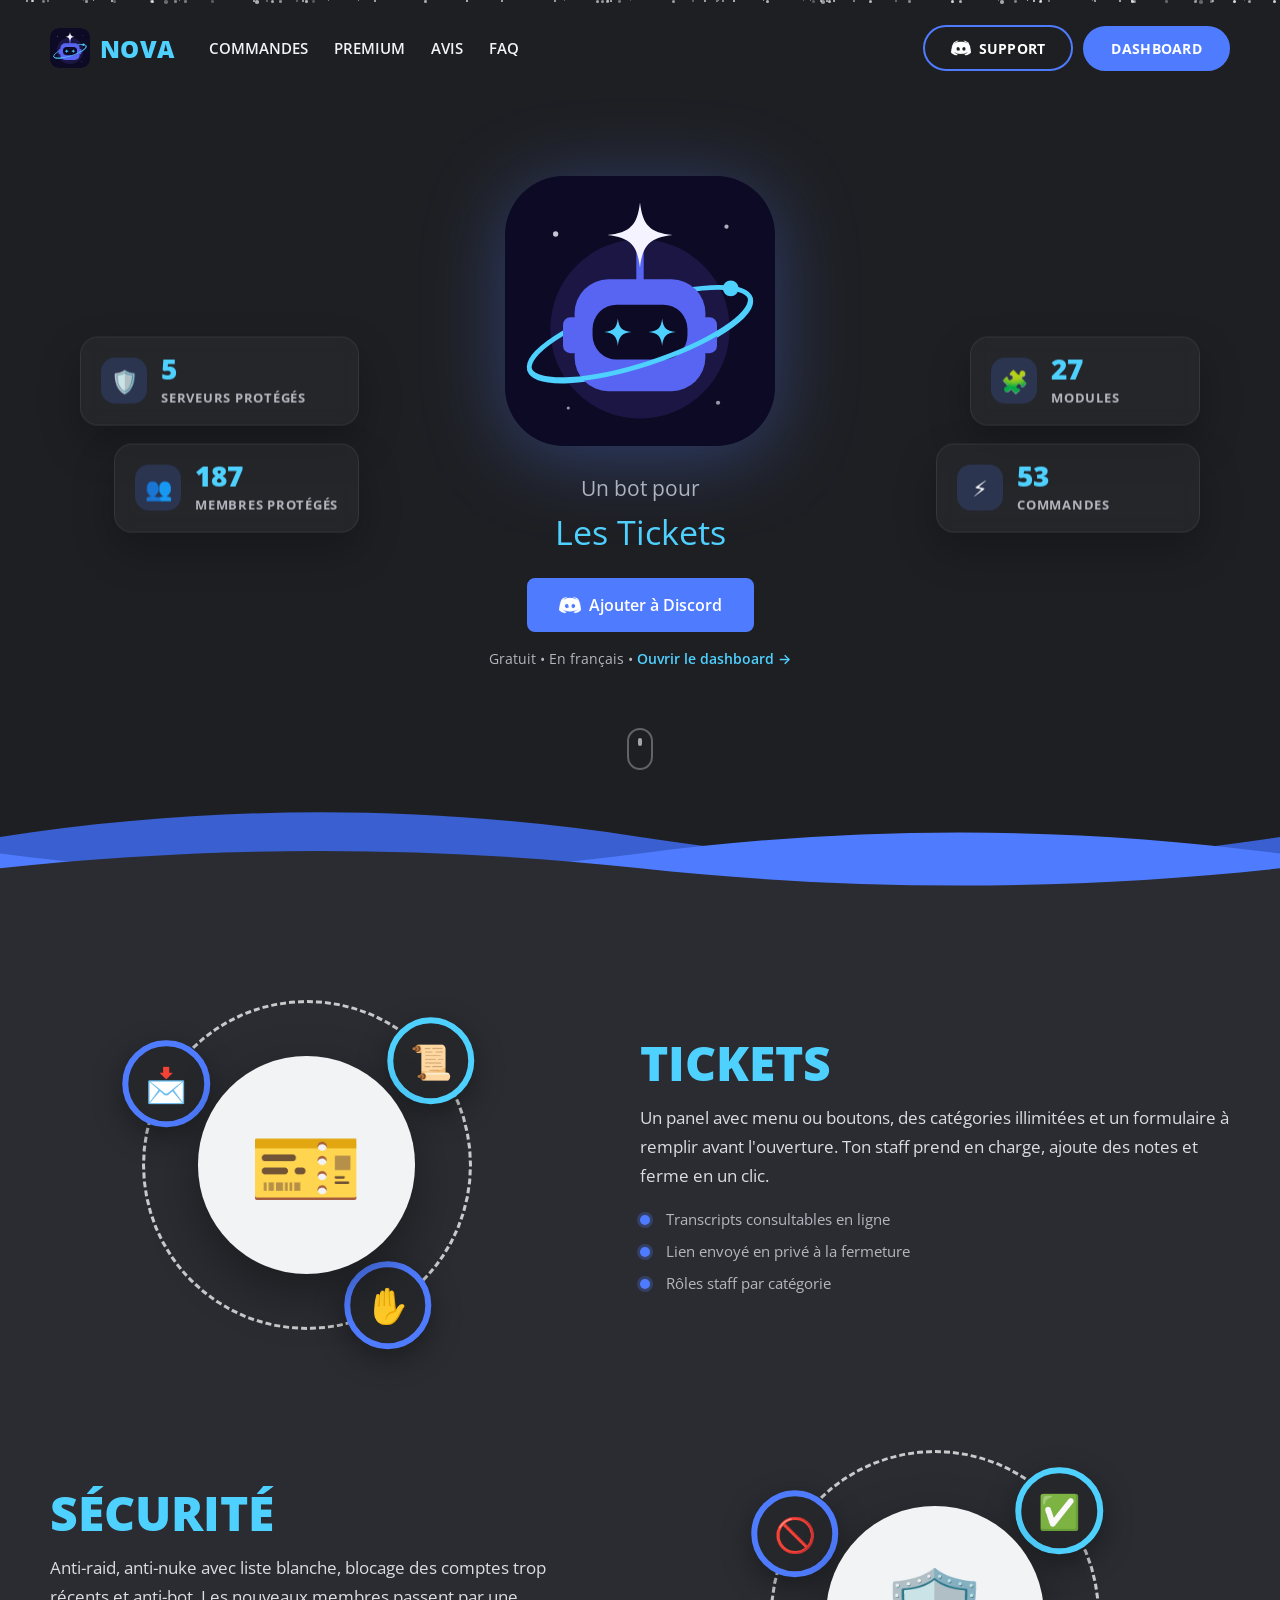
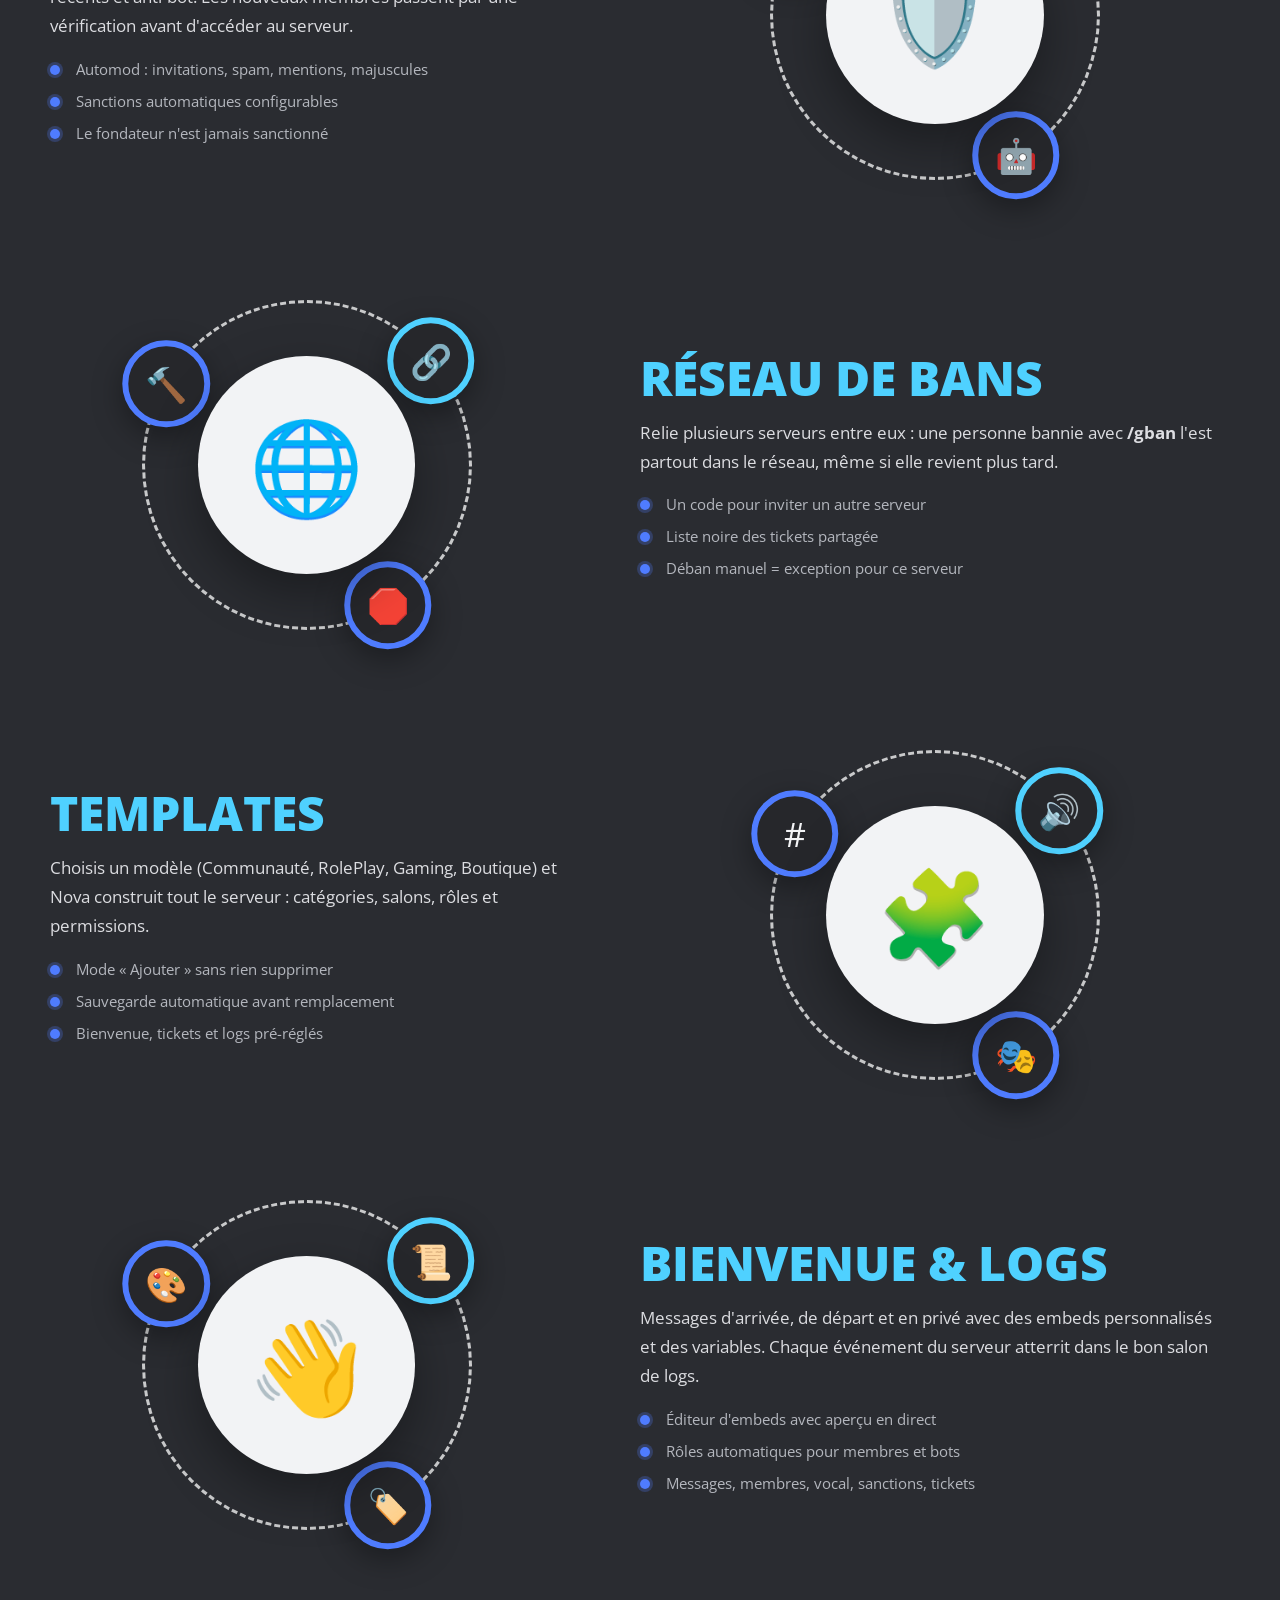
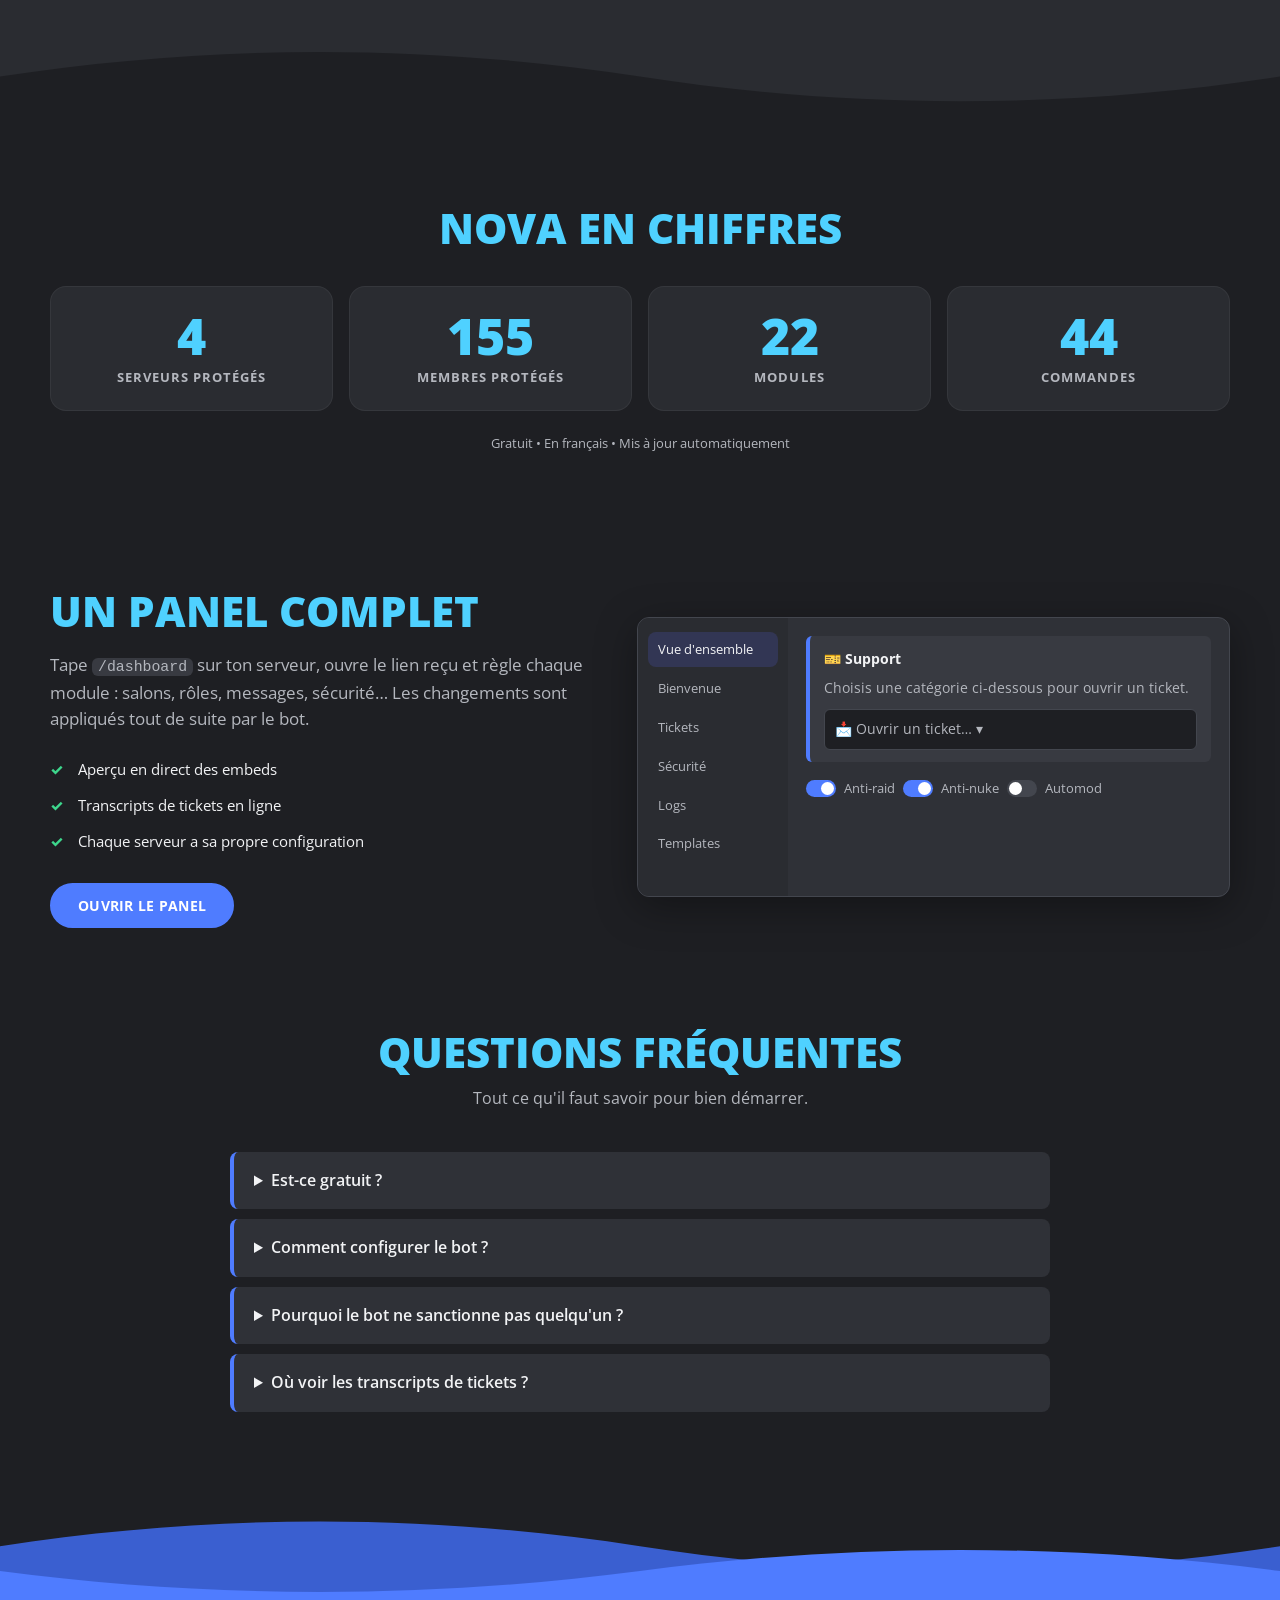
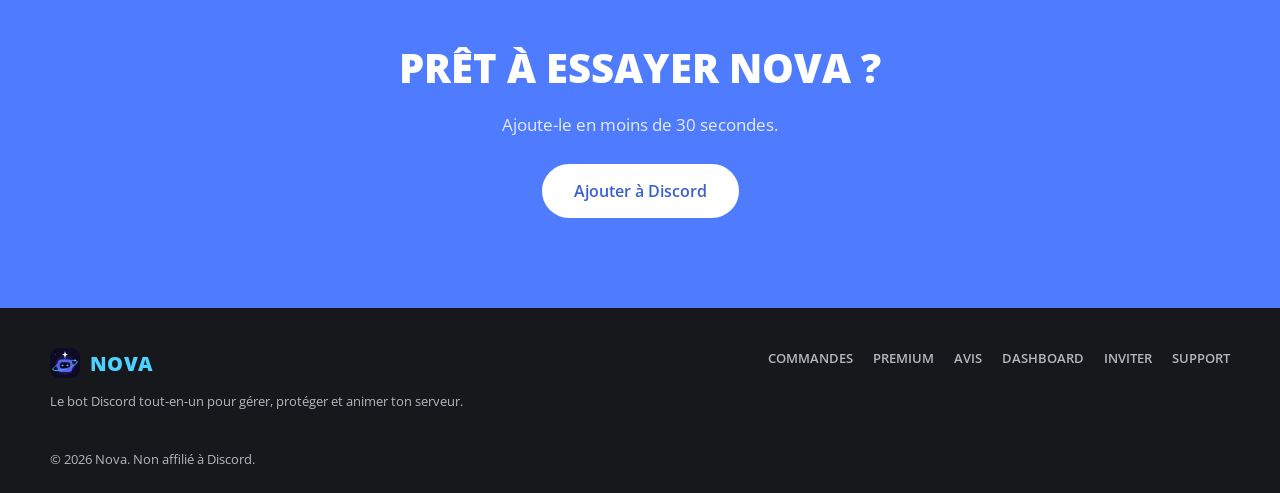
==== index.html @ 2471de99 "stats" ====
<!doctype html>
<html lang="fr">
<head>
<meta charset="utf-8">
<meta name="viewport" content="width=device-width, initial-scale=1">
<meta name="theme-color" content="#1E1F23">
<title>Nova — Le bot Discord tout-en-un</title>
<meta name="description" content="Nova : tickets, sécurité anti-raid et anti-nuke, logs, bienvenue, embeds personnalisés, réseau de bans et templates de serveur. Configurable depuis un dashboard web.">
<link rel="preconnect" href="https://fonts.googleapis.com">
<link rel="preconnect" href="https://fonts.gstatic.com" crossorigin>
<link href="https://fonts.googleapis.com/css2?family=Open+Sans:wght@400;600;700;800&family=Inter:wght@400;500;600;700&display=swap" rel="stylesheet">
<link rel="stylesheet" href="assets/style.css?v=7">
<link rel="icon" href="assets/logo.svg" type="image/svg+xml">
</head>
<body class="home">
<header class="nav"><div class="container nav-inner">
  <a class="brand" href="index.html"><img src="assets/logo.svg" alt="" width="40" height="40"><span>NOVA</span></a>
  <nav class="nav-links"><a href="commandes.html">Commandes</a><a href="premium.html">Premium</a><a href="avis.html">Avis</a><a href="#faq">FAQ</a></nav>
  <div class="nav-actions"><a class="btn btn-discord" data-support href="https://discord.gg/69Zmsb3dA7" target="_blank" rel="noopener" aria-label="Rejoindre le serveur Discord de Nova"><img src="assets/discord.png" alt="" width="20" height="20"><span>Support</span></a><a class="btn" data-dash="/servers" href="#">Dashboard</a></div>
</div></header>

<main>
<section class="dhero">
  <div class="stars" id="stars"></div>
  <div class="hero-stats left"><div class="hs-card"><span class="hs-ico">🛡️</span><div><strong data-stat="servers" data-v="5">5</strong><span>serveurs protégés</span></div></div><div class="hs-card"><span class="hs-ico">👥</span><div><strong data-stat="members" data-v="187">187</strong><span>membres protégés</span></div></div></div>
  <div class="hero-stats right"><div class="hs-card"><span class="hs-ico">🧩</span><div><strong data-stat="modules" data-v="27">27</strong><span>modules</span></div></div><div class="hs-card"><span class="hs-ico">⚡</span><div><strong data-stat="commands" data-v="53">53</strong><span>commandes</span></div></div></div>
  <img class="dhero-logo" src="assets/logo.svg" alt="Logo de Nova" width="270" height="270">
  <h1>Nova, ton bot Discord français tout-en-un</h1>
  <p class="dhero-for">Un bot pour</p>
  <span class="rotator" aria-label="Les tickets, la sécurité, les logs, la bienvenue, les embeds, la modération, le réseau de bans, les templates">
    <span aria-hidden="true">Les Tickets</span><span aria-hidden="true">La Sécurité</span><span aria-hidden="true">Les Logs</span><span aria-hidden="true">La Bienvenue</span><span aria-hidden="true">Les Embeds</span><span aria-hidden="true">La Modération</span><span aria-hidden="true">Le Réseau de bans</span><span aria-hidden="true">Les Templates</span><span aria-hidden="true">Les Tickets</span>
  </span>
  <a class="btn btn-lg" data-dash="/invite" href="#" target="_blank" rel="noopener"><img src="assets/discord.png" alt="" width="22" height="22">Ajouter à Discord</a>
  <p class="dhero-sub">Gratuit • En français • <a data-dash="/servers" href="#">Ouvrir le dashboard →</a></p>
  <span class="scroll-hint" aria-hidden="true"></span>
  <svg class="wave wave-top" viewBox="0 0 1440 140" preserveAspectRatio="none" aria-hidden="true">
    <path class="w" style="--ws:22s" fill="#3A5FD0" d="M0,62 C240,22 480,22 720,62 S1200,102 1440,62 S1920,22 2160,62 S2640,102 2880,62 L2880,140 L0,140 Z"/>
    <path class="w r" style="--ws:16s" fill="#4F7CFF" d="M0,82 C240,116 480,116 720,82 S1200,48 1440,82 S1920,116 2160,82 S2640,48 2880,82 L2880,140 L0,140 Z"/>
    <path class="w" style="--ws:11s" fill="#2A2C31" d="M0,100 C240,72 480,72 720,100 S1200,128 1440,100 S1920,72 2160,100 S2640,128 2880,100 L2880,140 L0,140 Z"/>
  </svg>
</section>

<section class="fsec" id="features"><div class="container">
  <article class="feat">
    <div class="feat-art"><div class="orbit"><div class="orbit-spin"><div class="bubble b1">📩</div><div class="bubble b2">📜</div><div class="bubble b3">✋</div></div><div class="orbit-core"><span>🎫</span></div></div></div>
    <div><h2>Tickets</h2>
      <p>Un panel avec menu ou boutons, des catégories illimitées et un formulaire à remplir avant l'ouverture. Ton staff prend en charge, ajoute des notes et ferme en un clic.</p>
      <ul><li>Transcripts consultables en ligne</li><li>Lien envoyé en privé à la fermeture</li><li>Rôles staff par catégorie</li></ul></div>
  </article>
  <article class="feat rev">
    <div class="feat-art"><div class="orbit"><div class="orbit-spin"><div class="bubble b1">🚫</div><div class="bubble b2">✅</div><div class="bubble b3">🤖</div></div><div class="orbit-core"><span>🛡️</span></div></div></div>
    <div><h2>Sécurité</h2>
      <p>Anti-raid, anti-nuke avec liste blanche, blocage des comptes trop récents et anti-bot. Les nouveaux membres passent par une vérification avant d'accéder au serveur.</p>
      <ul><li>Automod : invitations, spam, mentions, majuscules</li><li>Sanctions automatiques configurables</li><li>Le fondateur n'est jamais sanctionné</li></ul></div>
  </article>
  <article class="feat">
    <div class="feat-art"><div class="orbit"><div class="orbit-spin"><div class="bubble b1">🔨</div><div class="bubble b2">🔗</div><div class="bubble b3">🛑</div></div><div class="orbit-core"><span>🌐</span></div></div></div>
    <div><h2>Réseau de bans</h2>
      <p>Relie plusieurs serveurs entre eux : une personne bannie avec <b>/gban</b> l'est partout dans le réseau, même si elle revient plus tard.</p>
      <ul><li>Un code pour inviter un autre serveur</li><li>Liste noire des tickets partagée</li><li>Déban manuel = exception pour ce serveur</li></ul></div>
  </article>
  <article class="feat rev">
    <div class="feat-art"><div class="orbit"><div class="orbit-spin"><div class="bubble b1">#</div><div class="bubble b2">🔊</div><div class="bubble b3">🎭</div></div><div class="orbit-core"><span>🧩</span></div></div></div>
    <div><h2>Templates</h2>
      <p>Choisis un modèle (Communauté, RolePlay, Gaming, Boutique) et Nova construit tout le serveur : catégories, salons, rôles et permissions.</p>
      <ul><li>Mode « Ajouter » sans rien supprimer</li><li>Sauvegarde automatique avant remplacement</li><li>Bienvenue, tickets et logs pré-réglés</li></ul></div>
  </article>
  <article class="feat">
    <div class="feat-art"><div class="orbit"><div class="orbit-spin"><div class="bubble b1">🎨</div><div class="bubble b2">📜</div><div class="bubble b3">🏷️</div></div><div class="orbit-core"><span>👋</span></div></div></div>
    <div><h2>Bienvenue & logs</h2>
      <p>Messages d'arrivée, de départ et en privé avec des embeds personnalisés et des variables. Chaque événement du serveur atterrit dans le bon salon de logs.</p>
      <ul><li>Éditeur d'embeds avec aperçu en direct</li><li>Rôles automatiques pour membres et bots</li><li>Messages, membres, vocal, sanctions, tickets</li></ul></div>
  </article>
</div></section>
<svg class="wave" viewBox="0 0 1440 140" preserveAspectRatio="none" aria-hidden="true" style="background:#1E1F23">
  <path class="w" style="--ws:18s" fill="#2A2C31" d="M0,0 L0,70 C240,30 480,30 720,70 S1200,110 1440,70 S1920,30 2160,70 S2640,110 2880,70 L2880,0 Z"/>
</svg>

<section class="numbers" id="chiffres"><div class="container">
  <h2 class="dtitle">Nova en chiffres</h2>
  <div class="grid-4">
    <div><strong data-stat="servers" data-v="5">5</strong><span>serveurs protégés</span></div>
    <div><strong data-stat="members" data-v="187">187</strong><span>membres protégés</span></div>
    <div><strong data-stat="modules" data-v="27">27</strong><span>modules</span></div>
    <div><strong data-stat="commands" data-v="53">53</strong><span>commandes</span></div>
  </div>
  <p class="num-note">Gratuit • En français • Mis à jour automatiquement</p>
</div></section>

<section class="section" id="dashboard"><div class="container split">
  <div><h2 class="dtitle" style="text-align:left">Un panel complet</h2>
    <p class="muted" style="font-size:16.5px">Tape <code>/dashboard</code> sur ton serveur, ouvre le lien reçu et règle chaque module : salons, rôles, messages, sécurité… Les changements sont appliqués tout de suite par le bot.</p>
    <ul class="checks"><li>Aperçu en direct des embeds</li><li>Transcripts de tickets en ligne</li><li>Chaque serveur a sa propre configuration</li></ul>
    <a class="btn" data-dash="/servers" href="#">Ouvrir le panel</a></div>
  <div class="mock"><div class="mock-side"><span class="on">Vue d'ensemble</span><span>Bienvenue</span><span>Tickets</span><span>Sécurité</span><span>Logs</span><span>Templates</span></div>
    <div class="mock-main"><div class="mock-embed"><b>🎫 Support</b><p>Choisis une catégorie ci-dessous pour ouvrir un ticket.</p><div class="mock-select">📩 Ouvrir un ticket… ▾</div></div>
    <div class="mock-row"><span class="tog on"></span> Anti-raid <span class="tog on"></span> Anti-nuke <span class="tog"></span> Automod</div></div></div>
</div></section>

<section id="faq" class="section" style="padding-top:20px"><div class="container narrow">
  <h2 class="dtitle">Questions fréquentes</h2><p class="dlead">Tout ce qu'il faut savoir pour bien démarrer.</p>
  <details class="faq"><summary>Est-ce gratuit ?</summary><p>Oui, toutes les fonctionnalités sont disponibles gratuitement.</p></details>
  <details class="faq"><summary>Comment configurer le bot ?</summary><p>Ajoute le bot, tape <code>/dashboard</code> sur ton serveur et ouvre le lien reçu. Tu dois avoir la permission « Gérer le serveur ».</p></details>
  <details class="faq"><summary>Pourquoi le bot ne sanctionne pas quelqu'un ?</summary><p>Le rôle de Nova doit être placé au-dessus des rôles des membres à sanctionner. Le fondateur et la liste blanche ne sont jamais sanctionnés.</p></details>
  <details class="faq"><summary>Où voir les transcripts de tickets ?</summary><p>Dans le dashboard, onglet Transcripts. L'auteur du ticket reçoit aussi un lien en message privé à la fermeture.</p></details>
</div></section>

<svg class="wave" viewBox="0 0 1440 140" preserveAspectRatio="none" aria-hidden="true" style="background:#1E1F23;margin-bottom:-1px">
  <path class="w r" style="--ws:20s" fill="#3A5FD0" d="M0,55 C240,15 480,15 720,55 S1200,95 1440,55 S1920,15 2160,55 S2640,95 2880,55 L2880,140 L0,140 Z"/>
  <path class="w" style="--ws:13s" fill="#4F7CFF" d="M0,85 C240,119 480,119 720,85 S1200,51 1440,85 S1920,119 2160,85 S2640,51 2880,85 L2880,140 L0,140 Z"/>
</svg>
<section class="dcta"><h2>Prêt à essayer Nova ?</h2><p>Ajoute-le en moins de 30 secondes.</p>
  <a class="btn btn-lg" data-dash="/invite" href="#" target="_blank" rel="noopener">Ajouter à Discord</a></section>
</main>

<footer class="footer">
  <div class="container footer-inner">
    <div><a class="brand" href="index.html"><img src="assets/logo.svg" alt="" width="30" height="30"><span>NOVA</span></a>
      <p class="muted small">Le bot Discord tout-en-un pour gérer, protéger et animer ton serveur.</p></div>
    <div class="footer-links"><a href="commandes.html">Commandes</a><a href="premium.html">Premium</a><a href="avis.html">Avis</a><a data-dash="/servers" href="#">Dashboard</a><a data-dash="/invite" href="#" target="_blank" rel="noopener">Inviter</a><a data-support href="https://discord.gg/69Zmsb3dA7" target="_blank" rel="noopener">Support</a></div>
  </div>
  <div class="container small muted footer-bottom">© 2026 Nova. Non affilié à Discord.</div>
</footer>
<script src="assets/config.js?v=5"></script>
<script>
(() => {
  const box = document.getElementById('stars'); if (!box) return;
  const N = innerWidth < 600 ? 45 : 90;
  for (let i = 0; i < N; i++) {
    const s = document.createElement('i'); const z = Math.random() * 2.6 + 1; const t = 9 + Math.random() * 14;
    s.style.cssText = `left:${(Math.random() * 100).toFixed(2)}%;width:${z.toFixed(1)}px;height:${z.toFixed(1)}px;--o:${(0.25 + Math.random() * 0.6).toFixed(2)};--t:${t.toFixed(1)}s;--d:${(-Math.random() * t).toFixed(1)}s;--dx:${(Math.random() * 60 - 30).toFixed(0)}px`;
    box.appendChild(s);
  }
  // Chiffres en direct (assets/stats.json, publié par le bot) avec animation
  const fmt = (n) => Number(n).toLocaleString('fr-FR');
  const count = (el, to) => {
    const t0 = performance.now(); const from = 0;
    const step = (t) => { const k = Math.min(1, (t - t0) / 1400); el.textContent = fmt(Math.round(from + (to - from) * (1 - Math.pow(1 - k, 3)))); if (k < 1) requestAnimationFrame(step); };
    requestAnimationFrame(step);
  };
  const run = (data, sel = '#chiffres [data-stat]') => document.querySelectorAll(sel).forEach((el) => count(el, Number((data && data[el.dataset.stat]) ?? el.dataset.v) || 0));
  fetch('assets/stats.json?' + Date.now()).then((r) => (r.ok ? r.json() : null)).catch(() => null).then((d) => run(d, '.hero-stats [data-stat]'));
  const band = document.getElementById('chiffres');
  const go = () => fetch('assets/stats.json?' + Date.now()).then((r) => (r.ok ? r.json() : null)).catch(() => null).then(run);
  if (band && 'IntersectionObserver' in window) { const io = new IntersectionObserver((e) => { if (e[0].isIntersecting) { io.disconnect(); go(); } }, { threshold: 0.4 }); io.observe(band); } else go();
  const nav = document.querySelector('.nav');
  addEventListener('scroll', () => nav.classList.toggle('solid', scrollY > 80), { passive: true });
})();
</script>
</body>
</html>
---- assets/style.css ----
:root {
  --bg: #0D0A26; --bg2: #120F33; --card: #17143D; --card2: #1F1B4D; --line: #2E2A63;
  --text: #F5F3FF; --muted: #A6A3CC; --accent: #5865F2; --accent2: #4FD1FF; --ok: #3DD68C; --err: #F2545B; --warn: #F5C451;
  --radius: 14px; --shadow: 0 10px 40px rgba(0,0,0,.35);
}
* { box-sizing: border-box; }
html { scroll-behavior: smooth; }
html, body { cursor: url(cursor.png) 4 3, url(cursor.svg) 4 3, auto; }
/* Curseur Nova */
a, button, summary, label, select, .btn, [role="button"], .switch, .toggle-row, .inline-check { cursor: url(cursor-pointer.png) 16 16, url(cursor-pointer.svg) 16 16, pointer !important; }
input:not([type=checkbox]):not([type=color]), textarea { cursor: text; }
::selection { background: rgba(79,209,255,.35); color: #fff; }
body { margin: 0; background-color: var(--bg);
  background-image: radial-gradient(1.5px 1.5px at 12% 18%, rgba(245,243,255,.55), transparent 60%), radial-gradient(1px 1px at 68% 9%, rgba(245,243,255,.45), transparent 60%), radial-gradient(1.5px 1.5px at 84% 46%, rgba(79,209,255,.5), transparent 60%), radial-gradient(1px 1px at 33% 64%, rgba(245,243,255,.4), transparent 60%), radial-gradient(1px 1px at 52% 88%, rgba(245,243,255,.35), transparent 60%), radial-gradient(1.5px 1.5px at 6% 79%, rgba(79,209,255,.4), transparent 60%);
  background-size: 640px 640px; background-attachment: fixed; color: var(--text); font: 15px/1.6 Inter, system-ui, sans-serif; -webkit-font-smoothing: antialiased; }
a { color: inherit; text-decoration: none; }
h1, h2, h3 { font-family: 'Space Grotesk', Inter, sans-serif; line-height: 1.15; margin: 0 0 .5em; letter-spacing: -.01em; }
h1 { font-size: clamp(28px, 4vw, 40px); }
h2 { font-size: clamp(22px, 3vw, 30px); }
h3 { font-size: 18px; }
code { background: var(--card2); padding: 1px 6px; border-radius: 6px; font-size: .9em; }
.container { width: min(1180px, 100% - 32px); margin: 0 auto; }
.narrow { width: min(820px, 100% - 32px); }
.center { text-align: center; }
.muted { color: var(--muted); }
.small { font-size: 13px; }
.pad-xl { padding: 90px 0; }
.big-emoji { font-size: 54px; }

/* Boutons */
.btn { display: inline-flex; align-items: center; gap: 8px; padding: 10px 18px; border-radius: 10px; border: 1px solid transparent; cursor: pointer;
  background: linear-gradient(135deg, var(--accent), var(--accent2)); color: #fff; font: 600 14px Inter, sans-serif; transition: transform .15s, filter .15s, background .15s; white-space: nowrap; }
.btn:hover { transform: translateY(-1px); filter: brightness(1.1); }
.btn:disabled { opacity: .55; cursor: wait !important; transform: none; }
.btn-ghost { background: var(--card2); border-color: var(--line); }
.btn-discord { background: #5865F2; }
.btn-discord img { flex-shrink: 0; display: block; }
.btn-danger { background: rgba(242,84,91,.12); border-color: rgba(242,84,91,.4); color: #ff9aa0; }
.btn-lg { padding: 14px 26px; font-size: 16px; border-radius: 12px; }
.btn-sm { padding: 6px 12px; font-size: 13px; }
.icon-btn { background: none; border: 0; color: var(--muted); cursor: pointer; font-size: 16px; padding: 4px 8px; border-radius: 8px; }
.icon-btn:hover { background: var(--card2); color: var(--err); }

/* Nav */
.nav { position: sticky; top: 0; z-index: 50; background: rgba(13,10,38,.72); backdrop-filter: blur(14px); border-bottom: 1px solid rgba(255,255,255,.05); }
.nav-inner { display: flex; align-items: center; gap: 24px; height: 64px; }
.brand { display: flex; align-items: center; gap: 10px; font: 800 19px Unbounded, 'Space Grotesk', sans-serif; letter-spacing: .04em; text-transform: uppercase; }
.brand img { border-radius: 9px; }
.nav-links { display: flex; gap: 22px; color: var(--muted); font-weight: 500; }
.nav-links a:hover { color: var(--text); }
.nav-actions { margin-left: auto; display: flex; gap: 10px; align-items: center; }
.user-pill { display: flex; align-items: center; gap: 8px; padding: 4px 12px 4px 4px; border-radius: 99px; background: var(--card2); border: 1px solid var(--line); font-weight: 600; font-size: 14px; }
.user-pill img { width: 28px; height: 28px; border-radius: 50%; }
@media (max-width: 760px) { .btn-discord span { display: none; } .btn-discord { padding: 10px 12px; } .nav-links { display: none; } .user-pill span { display: none; } .nav-actions .btn-ghost { display: none; } }

/* Hero */
.hero { position: relative; overflow: hidden; padding: 110px 0 80px; text-align: center; }
.hero-glow { position: absolute; inset: -40% -10% auto; height: 700px; background: radial-gradient(closest-side, rgba(88,101,242,.35), transparent 70%), radial-gradient(closest-side at 70% 40%, rgba(79,209,255,.25), transparent 70%); filter: blur(20px); pointer-events: none; }
.hero-inner { position: relative; }
.hero-pill { display: inline-flex; align-items: center; gap: 10px; padding: 6px 18px 6px 6px; border-radius: 99px; background: rgba(23,20,61,.75); border: 1px solid var(--line); font-size: 15px; transition: border-color .2s; }
.hero-pill:hover { border-color: rgba(79,209,255,.5); }
.hero-pill img { border-radius: 50%; display: block; }
.hero-pill b { font-weight: 700; }
.hero-pill span { color: var(--muted); }
.hero h1 { font-size: clamp(34px, 6vw, 64px); max-width: 900px; margin: 18px auto; }
.grad { background: linear-gradient(135deg, #F5F3FF, #4FD1FF 55%, #8C96FF); -webkit-background-clip: text; background-clip: text; color: transparent; }
.lead { font-size: clamp(16px, 2vw, 19px); color: var(--muted); max-width: 640px; margin: 0 auto 32px; }
.badge { display: inline-block; padding: 6px 14px; border-radius: 99px; background: rgba(88,101,242,.12); border: 1px solid rgba(88,101,242,.35); color: #BFEFFF; font-size: 13px; font-weight: 600; }
.hero-cta { display: flex; gap: 12px; justify-content: center; flex-wrap: wrap; }
.stats { display: grid; grid-template-columns: repeat(4, 1fr); gap: 12px; max-width: 760px; margin: 56px auto 0; }
.stats div { background: rgba(23,20,61,.6); border: 1px solid var(--line); border-radius: var(--radius); padding: 16px; }
.stats strong { display: block; font: 700 24px 'Space Grotesk', sans-serif; }
.stats span { color: var(--muted); font-size: 13px; }
.online { color: var(--ok); } .offline { color: var(--err); }
@media (max-width: 640px) { .stats { grid-template-columns: repeat(2, 1fr); } }

/* Sections */
.section { padding: 80px 0; }
.section.alt { background: var(--bg2); border-block: 1px solid rgba(255,255,255,.04); }
.section-head { text-align: center; max-width: 680px; margin: 0 auto 44px; }
.kicker { display: inline-block; color: #8FE3FF; font-weight: 700; font-size: 13px; text-transform: uppercase; letter-spacing: .1em; margin-bottom: 10px; }
.card { background: var(--card); border: 1px solid var(--line); border-radius: var(--radius); padding: 22px; }
.grid-2, .grid-3, .grid-4 { display: grid; gap: 16px; }
.grid-2 { grid-template-columns: repeat(2, 1fr); }
.grid-3 { grid-template-columns: repeat(3, 1fr); }
.grid-4 { grid-template-columns: repeat(4, 1fr); }
@media (max-width: 900px) { .grid-3, .grid-4 { grid-template-columns: repeat(2, 1fr); } }
@media (max-width: 600px) { .grid-2, .grid-3, .grid-4 { grid-template-columns: 1fr; } }
.feature { transition: border-color .2s, transform .2s; }
.feature:hover { border-color: rgba(88,101,242,.5); transform: translateY(-3px); }
.feature-ico { width: 46px; height: 46px; display: grid; place-items: center; font-size: 22px; border-radius: 12px; background: rgba(88,101,242,.14); margin-bottom: 14px; }
.split { display: grid; grid-template-columns: 1fr 1.1fr; gap: 48px; align-items: center; }
@media (max-width: 860px) { .split { grid-template-columns: 1fr; } }
.checks { list-style: none; padding: 0; margin: 18px 0 24px; }
.checks li { padding: 6px 0 6px 28px; position: relative; }
.checks li::before { content: '✓'; position: absolute; left: 0; color: var(--ok); font-weight: 800; }
.mock { display: grid; grid-template-columns: 150px 1fr; border-radius: var(--radius); overflow: hidden; border: 1px solid var(--line); box-shadow: var(--shadow); background: var(--card); min-height: 280px; }
.mock-side { background: var(--bg2); padding: 14px 10px; display: flex; flex-direction: column; gap: 4px; font-size: 13px; color: var(--muted); }
.mock-side span { padding: 7px 10px; border-radius: 8px; }
.mock-side .on { background: rgba(88,101,242,.18); color: var(--text); }
.mock-main { padding: 18px; display: flex; flex-direction: column; gap: 16px; }
.mock-embed { border-left: 4px solid var(--accent); background: var(--card2); padding: 12px 14px; border-radius: 6px; font-size: 14px; }
.mock-embed p { margin: 6px 0 10px; color: var(--muted); }
.mock-select { background: var(--bg); border: 1px solid var(--line); border-radius: 6px; padding: 8px 10px; color: var(--muted); }
.mock-row { display: flex; align-items: center; gap: 8px; font-size: 13px; color: var(--muted); flex-wrap: wrap; }
.tog { width: 30px; height: 17px; border-radius: 99px; background: var(--line); display: inline-block; position: relative; }
.tog::after { content: ''; position: absolute; top: 2px; left: 2px; width: 13px; height: 13px; border-radius: 50%; background: #fff; }
.tog.on { background: var(--accent); } .tog.on::after { left: 15px; }
@media (max-width: 500px) { .mock { grid-template-columns: 1fr; } .mock-side { display: none; } }
.faq { background: var(--card); border: 1px solid var(--line); border-radius: 12px; padding: 16px 20px; margin-bottom: 10px; }
.faq summary { cursor: pointer; font-weight: 600; }
.faq p { color: var(--muted); margin: 10px 0 0; }
.cta { background: radial-gradient(closest-side, rgba(88,101,242,.18), transparent); }

/* Commandes */
.search { max-width: 420px; margin: 16px auto 0; }
.cat-title { margin-top: 32px; }
.cmd-list { display: grid; gap: 8px; }
.cmd { display: flex; gap: 14px; align-items: baseline; background: var(--card); border: 1px solid var(--line); border-radius: 10px; padding: 12px 16px; }
.cmd code { color: #BFEFFF; font-weight: 600; }

/* Serveurs */
.guild-grid { display: grid; grid-template-columns: repeat(auto-fill, minmax(200px, 1fr)); gap: 16px; }
.guild { display: flex; flex-direction: column; align-items: center; gap: 12px; text-align: center; transition: border-color .2s, transform .2s; }
.guild:hover { border-color: rgba(88,101,242,.5); transform: translateY(-2px); }
.guild img, .guild-ph { width: 72px; height: 72px; border-radius: 22px; }
.guild-ph { display: grid; place-items: center; background: var(--card2); font: 700 26px 'Space Grotesk'; }
.guild-ph.sm { width: 36px; height: 36px; border-radius: 10px; font-size: 16px; }
.guild.absent img, .guild.absent .guild-ph { filter: grayscale(1); opacity: .6; }
.alert { background: rgba(245,196,81,.1); border: 1px solid rgba(245,196,81,.35); color: #F7D88A; padding: 12px 16px; border-radius: 10px; margin-bottom: 18px; }

/* Dashboard */
body.dash .footer { display: none; }
.dash-layout { display: grid; grid-template-columns: 250px 1fr; min-height: calc(100vh - 64px); }
.sidebar { background: var(--bg2); border-right: 1px solid var(--line); padding: 18px 12px; position: sticky; top: 64px; height: calc(100vh - 64px); overflow-y: auto; }
.side-guild { display: flex; align-items: center; gap: 10px; padding: 10px; border-radius: 12px; background: var(--card); border: 1px solid var(--line); margin-bottom: 18px; font-weight: 600; }
.side-guild img { width: 36px; height: 36px; border-radius: 10px; }
.side-guild span { flex: 1; overflow: hidden; text-overflow: ellipsis; white-space: nowrap; }
.side-guild b { color: var(--muted); }
.sidebar nav { display: flex; flex-direction: column; gap: 2px; }
.sidebar nav a { display: flex; gap: 10px; align-items: center; padding: 10px 12px; border-radius: 10px; color: var(--muted); font-weight: 500; }
.sidebar nav a:hover { background: var(--card); color: var(--text); }
.sidebar nav a.active { background: rgba(88,101,242,.16); color: var(--text); }
.dash-main { padding: 28px clamp(16px, 3vw, 40px) 120px; min-width: 0; }
.dash-main > .card, .mod-form > .card { margin-bottom: 18px; }
.mod-form h2 { font-size: 19px; }
.h-sub { margin-top: 28px; font-size: 20px; }
.stat span { color: var(--muted); font-size: 13px; }
.stat strong { display: block; font: 700 28px 'Space Grotesk'; }
.mod { display: flex; justify-content: space-between; align-items: center; }
.pill { font-size: 12px; padding: 3px 10px; border-radius: 99px; background: var(--card2); color: var(--muted); }
.pill.on { background: rgba(61,214,140,.15); color: var(--ok); }
@media (max-width: 860px) {
  .dash-layout { grid-template-columns: 1fr; }
  .sidebar { position: static; height: auto; border-right: 0; border-bottom: 1px solid var(--line); }
  .sidebar nav { flex-direction: row; overflow-x: auto; }
  .sidebar nav a { white-space: nowrap; }
}

/* Formulaires */
.field { display: flex; flex-direction: column; gap: 6px; margin-bottom: 14px; min-width: 0; }
.field > label { font-size: 13px; font-weight: 600; color: #C8C4D8; }
.field small { font-size: 12px; }
.input { width: 100%; background: var(--bg); border: 1px solid var(--line); color: var(--text); border-radius: 10px; padding: 10px 12px; font: 14px Inter, sans-serif; outline: none; transition: border-color .15s; }
.input:focus { border-color: var(--accent); }
textarea.input { resize: vertical; min-height: 44px; }
select.input { cursor: pointer; }
.input.color { padding: 4px; height: 42px; cursor: pointer; }
.row-2, .row-3 { display: grid; gap: 14px; }
.row-2 { grid-template-columns: 1fr 1fr; }
.row-3 { grid-template-columns: 110px 1fr 1fr; }
@media (max-width: 700px) { .row-2, .row-3 { grid-template-columns: 1fr; } }
.toggle-row { display: flex; justify-content: space-between; align-items: center; gap: 16px; padding: 12px 0; border-bottom: 1px solid rgba(255,255,255,.04); cursor: pointer; }
.toggle-row span { display: flex; flex-direction: column; }
.switch { appearance: none; width: 42px; height: 24px; border-radius: 99px; background: var(--line); position: relative; cursor: pointer; flex-shrink: 0; transition: background .2s; }
.switch::after { content: ''; position: absolute; top: 3px; left: 3px; width: 18px; height: 18px; border-radius: 50%; background: #fff; transition: left .2s; }
.switch:checked { background: var(--accent); }
.switch:checked::after { left: 21px; }
.inline-check { display: inline-flex; gap: 8px; align-items: center; font-size: 13px; color: var(--muted); cursor: pointer; }
details.sub { margin: 4px 0 14px; }
details.sub summary { cursor: pointer; color: #8FE3FF; font-weight: 600; font-size: 14px; margin-bottom: 12px; }
.vars { display: block; margin-top: 4px; line-height: 2; }
.send-row { display: flex; gap: 8px; }
.cat-item, .emb-item { border: 1px dashed var(--line); border-radius: 12px; padding: 16px; margin-bottom: 14px; background: rgba(255,255,255,.01); }
.emb-item { border-style: solid; background: var(--card); }

/* Multi-select en puces */
.multi-wrap { display: flex; flex-wrap: wrap; gap: 6px; align-items: center; background: var(--bg); border: 1px solid var(--line); border-radius: 10px; padding: 6px; min-height: 44px; }
.chip { display: inline-flex; align-items: center; gap: 6px; background: var(--card2); border: 1px solid var(--line); padding: 3px 4px 3px 10px; border-radius: 99px; font-size: 13px; }
.chip button { background: none; border: 0; color: var(--muted); cursor: pointer; font-size: 14px; padding: 0 4px; }
.chip button:hover { color: var(--err); }
.multi-add { background: transparent; border: 0; color: var(--muted); font: 13px Inter; padding: 4px; cursor: pointer; max-width: 170px; outline: none; }
.multi-add option { background: var(--card); color: var(--text); }

/* Éditeur d'embed */
.embed-editor { display: grid; grid-template-columns: 1fr 1fr; gap: 20px; margin: 10px 0 16px; }
@media (max-width: 1100px) { .embed-editor { grid-template-columns: 1fr; } }
.embed-field { display: grid; grid-template-columns: 1fr 1.4fr auto auto; gap: 8px; align-items: start; margin-bottom: 8px; }
@media (max-width: 600px) { .embed-field { grid-template-columns: 1fr; } }
.embed-preview-wrap { position: sticky; top: 80px; align-self: start; }
.preview-label { font-size: 12px; text-transform: uppercase; letter-spacing: .08em; color: var(--muted); font-weight: 700; margin-bottom: 8px; }
.discord-msg { display: flex; gap: 12px; background: #313338; color: #DBDEE1; border-radius: 10px; padding: 14px; font: 14.5px/1.4 'gg sans', Inter, sans-serif; }
.bot-av { width: 40px; height: 40px; border-radius: 50%; }
.bot-name { font-weight: 600; color: #F2F3F5; margin-bottom: 4px; }
.bot-tag { background: #5865F2; color: #fff; font-size: 10px; padding: 1px 5px; border-radius: 4px; font-weight: 700; vertical-align: middle; }
.d-embed, .ep-embed { background: #2B2D31; border-left: 4px solid #5865F2; border-radius: 4px; padding: 10px 14px 12px; margin-top: 6px; max-width: 520px; display: grid; grid-template-columns: 1fr auto; gap: 0 14px; }
.ep-embed > *, .d-embed > * { grid-column: 1; }
.ep-thumb { grid-column: 2 !important; grid-row: 1 / span 6; width: 76px; height: 76px; border-radius: 4px; object-fit: cover; }
.ep-author { display: flex; align-items: center; gap: 8px; font-size: 13px; font-weight: 600; margin-bottom: 4px; }
.ep-author img, .ep-footer img { width: 22px; height: 22px; border-radius: 50%; }
.ep-title, .d-title { font-weight: 700; color: #F2F3F5; margin-bottom: 4px; }
.ep-title a { color: #00A8FC; }
.ep-desc, .d-desc { font-size: 14px; white-space: pre-wrap; word-wrap: break-word; }
.ep-fields { display: grid; grid-template-columns: repeat(3, 1fr); gap: 8px; margin-top: 8px; }
.ep-fields .full { grid-column: 1 / -1; }
.ep-fields b { display: block; font-size: 13px; color: #F2F3F5; }
.ep-image { max-width: 100%; border-radius: 4px; margin-top: 10px; grid-column: 1 / -1 !important; }
.ep-footer { display: flex; align-items: center; gap: 6px; font-size: 12px; color: #B5BAC1; margin-top: 8px; }
.ep-content { white-space: pre-wrap; margin-bottom: 4px; }
.mention { background: rgba(88,101,242,.3); color: #C9CDFB; padding: 0 3px; border-radius: 3px; }

/* Barre d'enregistrement + toast */
.savebar { position: fixed; left: 50%; bottom: 22px; transform: translateX(-50%); display: flex; align-items: center; gap: 12px; padding: 10px 12px 10px 20px; border-radius: 14px; background: #1F1B4D; border: 1px solid var(--line); box-shadow: var(--shadow); z-index: 60; width: min(560px, calc(100% - 32px)); }
.savebar span { flex: 1; font-weight: 600; font-size: 14px; }
.toast { position: fixed; right: 22px; top: 80px; padding: 12px 18px; border-radius: 12px; background: var(--card2); border: 1px solid var(--line); box-shadow: var(--shadow); z-index: 70; font-weight: 600; max-width: calc(100% - 44px); }
.toast.ok { border-color: rgba(61,214,140,.5); } .toast.err { border-color: rgba(242,84,91,.6); }

/* Tableau / transcripts */
.table-card { overflow-x: auto; }
.table { width: 100%; border-collapse: collapse; font-size: 14px; }
.table th { text-align: left; color: var(--muted); font-weight: 600; padding: 10px; border-bottom: 1px solid var(--line); }
.table td { padding: 10px; border-bottom: 1px solid rgba(255,255,255,.04); }
.transcript-head { margin-bottom: 16px; }
.th-top { display: flex; gap: 14px; align-items: center; margin-bottom: 14px; }
.th-top img { width: 52px; height: 52px; border-radius: 14px; }
.th-top h1 { font-size: 24px; margin: 0; }
.th-top p { margin: 2px 0 0; }
.th-meta span { display: block; color: var(--muted); font-size: 12px; }
.notes { margin-bottom: 16px; border-color: rgba(245,196,81,.35); }
.chat { background: #313338; border-color: #3F4147; color: #DBDEE1; padding: 8px 0; }
.msg { display: flex; gap: 14px; padding: 8px 18px; }
.msg:hover { background: rgba(0,0,0,.08); }
.av { width: 40px; height: 40px; border-radius: 50%; flex-shrink: 0; }
.msg-body { min-width: 0; flex: 1; }
.msg-head b { color: #F2F3F5; }
.msg-text { word-wrap: break-word; }
.msg-text pre { background: #2B2D31; padding: 8px; border-radius: 6px; overflow-x: auto; }
.msg-text a { color: #00A8FC; }
.att-img { max-width: 360px; max-height: 300px; border-radius: 8px; margin-top: 6px; display: block; }
.att { display: inline-block; margin-top: 6px; padding: 8px 12px; background: #2B2D31; border-radius: 8px; color: #00A8FC; }
.d-field { margin-top: 6px; font-size: 14px; }

/* Footer */
.footer { border-top: 1px solid var(--line); padding: 40px 0 24px; background: var(--bg2); }
.footer-inner { display: flex; justify-content: space-between; gap: 30px; flex-wrap: wrap; }
.footer-links { display: flex; gap: 20px; flex-wrap: wrap; color: var(--muted); }
.footer-links a:hover { color: var(--text); }
.footer-bottom { margin-top: 24px; }

/* =====================================================================
   Thème v4 — style « DraftBot » : gris foncé, une couleur d'accent,
   boutons pilule, titres en majuscules, vagues entre les sections
   ===================================================================== */
:root {
  --bg: #1E1F23; --bg2: #2A2C31; --card: #2F3137; --card2: #383A41; --line: #43464E;
  --text: #F2F3F5; --muted: #B4B7BE; --accent: #4F7CFF; --accent2: #4FD1FF; --accent-d: #3A5FD0;
  --radius: 12px;
}
body { background: var(--bg); background-image: none; font-family: 'Open Sans', Inter, system-ui, sans-serif; }
h1, h2, h3 { font-family: 'Open Sans', Inter, sans-serif; letter-spacing: 0; }
::selection { background: rgba(79,124,255,.4); }

/* Boutons pilule */
.btn { border-radius: 99px; background: var(--accent); font: 700 14px 'Open Sans', Inter, sans-serif; text-transform: uppercase; letter-spacing: .02em; padding: 11px 26px; border: 2px solid var(--accent); }
.btn:hover { filter: none; background: var(--accent-d); border-color: var(--accent-d); }
.btn-ghost { background: transparent; color: var(--accent2); border-color: var(--accent2); }
.btn-ghost:hover { background: rgba(79,209,255,.1); border-color: var(--accent2); }
.btn-discord { background: transparent; border-color: var(--accent); color: #fff; }
.btn-discord:hover { background: rgba(79,124,255,.15); border-color: var(--accent); }
.btn-lg { padding: 14px 30px; font-size: 16px; border-radius: 99px; text-transform: none; letter-spacing: 0; font-weight: 600; }
.btn-sm { border-width: 1px; text-transform: none; font-weight: 600; padding: 6px 14px; }
.btn-danger { background: rgba(242,84,91,.12); border-color: rgba(242,84,91,.5); color: #ff9aa0; }

/* Barre de navigation */
.nav { background: rgba(30,31,35,.94); backdrop-filter: blur(10px); border-bottom: 1px solid rgba(255,255,255,.05); }
body.home .nav { position: fixed; left: 0; right: 0; background: transparent; backdrop-filter: none; border-bottom-color: transparent; transition: background .25s, border-color .25s; }
body.home .nav.solid { background: rgba(30,31,35,.94); backdrop-filter: blur(10px); border-bottom-color: rgba(255,255,255,.05); }
.nav-inner { height: 76px; gap: 34px; }
body.home .nav-inner { height: 96px; transition: height .25s; } body.home .nav.solid .nav-inner { height: 72px; }
.brand { font: 800 24px 'Open Sans', sans-serif; letter-spacing: .02em; color: var(--accent2); }
.brand img { width: 40px; height: 40px; }
.nav-links { gap: 26px; color: var(--text); font-weight: 600; text-transform: uppercase; font-size: 15px; }
.nav-links a { transition: color .15s; }
.nav-links a:hover { color: var(--accent2); }
@media (max-width: 760px) { .nav-inner { height: 72px; } .brand span { display: none; } }

/* Ciel étoilé */
.stars { position: absolute; inset: 0; pointer-events: none; overflow: hidden; }
.stars i { position: absolute; top: 0; border-radius: 50%; background: #fff; opacity: var(--o, .6); will-change: transform; animation: snow var(--t, 14s) linear infinite; animation-delay: var(--d, 0s); }
@keyframes snow { from { transform: translate3d(0, -20px, 0); } 50% { transform: translate3d(var(--dx, 20px), 50vh, 0); } to { transform: translate3d(0, 105vh, 0); } }

/* Hero */
.dhero { position: relative; min-height: 100vh; display: flex; flex-direction: column; align-items: center; justify-content: center; text-align: center; padding: 120px 16px 160px; overflow: hidden; }
.dhero-logo { width: clamp(170px, 24vw, 270px); height: auto; filter: drop-shadow(0 10px 40px rgba(79,124,255,.35)); animation: float 6s ease-in-out infinite; }
@keyframes float { 50% { transform: translateY(-10px); } }
.dhero h1 { position: absolute; width: 1px; height: 1px; overflow: hidden; clip: rect(0 0 0 0); }
.dhero-for { margin: 26px 0 4px; font-size: 21px; color: var(--muted); }
.rotator { display: block; height: 44px; overflow: hidden; font-size: clamp(26px, 3.4vw, 34px); color: var(--accent2); line-height: 44px; }
.rotator span { display: block; animation: rot 24s infinite; }
@keyframes rot {
  0%,10% { transform: translateY(0); } 12.5%,22.5% { transform: translateY(-44px); } 25%,35% { transform: translateY(-88px); } 37.5%,47.5% { transform: translateY(-132px); }
  50%,60% { transform: translateY(-176px); } 62.5%,72.5% { transform: translateY(-220px); } 75%,85% { transform: translateY(-264px); } 87.5%,97.5% { transform: translateY(-308px); } 100% { transform: translateY(-352px); } }
.dhero .btn-lg { margin-top: 24px; border-radius: 8px; }
.dhero .btn-lg img { width: 22px; height: 22px; }
.dhero-sub { margin-top: 16px; font-size: 14px; color: var(--muted); }
.dhero-sub a { color: var(--accent2); font-weight: 600; }
.dhero-sub a:hover { text-decoration: underline; }
.scroll-hint { position: absolute; bottom: 130px; left: 50%; transform: translateX(-50%); width: 26px; height: 42px; border: 2px solid rgba(255,255,255,.3); border-radius: 14px; }
.scroll-hint::after { content: ''; position: absolute; left: 50%; top: 8px; width: 4px; height: 8px; margin-left: -2px; border-radius: 2px; background: rgba(255,255,255,.6); animation: wheel 1.8s infinite; }
@keyframes wheel { 60% { opacity: 0; transform: translateY(12px); } 100% { opacity: 0; } }
@media (max-height: 700px) { .scroll-hint { display: none; } }

/* Vagues */
.wave { display: block; width: 100%; height: clamp(60px, 9vw, 130px); margin-top: -1px; }
.wave-top { position: absolute; left: 0; right: 0; bottom: -1px; }

/* Sections fonctionnalités */
.fsec { background: var(--bg2); padding: 40px 0 30px; }
.feat { display: grid; grid-template-columns: 1fr 1.15fr; gap: clamp(30px, 6vw, 90px); align-items: center; padding: 60px 0; }
.feat.rev .feat-art { order: 2; }
.feat h2 { font-size: clamp(30px, 4.4vw, 48px); font-weight: 800; text-transform: uppercase; color: var(--accent2); margin-bottom: 14px; }
.feat p { font-size: 16.5px; line-height: 1.75; color: #DCDDE1; margin: 0 0 10px; }
.feat ul { list-style: none; padding: 0; margin: 16px 0 0; display: grid; gap: 8px; }
.feat li { position: relative; padding-left: 26px; color: var(--muted); }
.feat li::before { content: ''; position: absolute; left: 0; top: 8px; width: 10px; height: 10px; border-radius: 50%; background: var(--accent); box-shadow: 0 0 0 3px rgba(79,124,255,.25); }
@media (max-width: 820px) { .feat, .feat.rev { grid-template-columns: 1fr; text-align: center; } .feat.rev .feat-art { order: 0; } .feat ul { justify-items: center; } }

/* Illustration ronde avec orbite en pointillés */
.feat-art { display: grid; place-items: center; }
.orbit { position: relative; width: min(330px, 78vw); aspect-ratio: 1; border-radius: 50%; display: grid; place-items: center; }
.orbit-spin { position: absolute; inset: 0; border-radius: 50%; border: 3px dashed rgba(255,255,255,.75); animation: spin 22s linear infinite; }
.feat.rev .orbit-spin { animation-direction: reverse; }
@keyframes spin { to { transform: rotate(360deg); } }
@keyframes unspin { from { transform: translate(-50%, -50%) rotate(0); } to { transform: translate(-50%, -50%) rotate(-360deg); } }
.orbit-core { width: 66%; aspect-ratio: 1; border-radius: 50%; background: #F2F3F5; display: grid; place-items: center; box-shadow: 0 20px 50px rgba(0,0,0,.35); }
.orbit-core img { width: 58%; }
.orbit-core span { font-size: clamp(64px, 9vw, 92px); }
.bubble { position: absolute; transform: translate(-50%, -50%); animation: unspin 22s linear infinite; width: 27%; aspect-ratio: 1; border-radius: 50%; background: #26272B; border: 6px solid var(--accent); display: grid; place-items: center; font-size: clamp(24px, 3.4vw, 34px); box-shadow: 0 10px 30px rgba(0,0,0,.35); }
.feat.rev .bubble { animation-direction: reverse; }
.bubble.b1 { left: 6.7%; top: 25%; } .bubble.b2 { left: 88.3%; top: 17.9%; border-color: var(--accent2); } .bubble.b3 { left: 75%; top: 93.3%; }
.orbit-core { position: relative; z-index: 1; }

/* Bandeau chiffres */
.numbers { background: var(--bg); padding: 70px 0 40px; }
.numbers .grid-4 { text-align: center; }
.numbers strong { display: block; font-size: clamp(34px, 5vw, 50px); font-weight: 800; color: var(--accent2); line-height: 1.1; }
.numbers span { color: var(--muted); text-transform: uppercase; font-weight: 700; font-size: 13px; letter-spacing: .08em; }

/* Titres de section */
.dtitle { text-align: center; font-size: clamp(28px, 4vw, 42px); font-weight: 800; text-transform: uppercase; color: var(--accent2); margin-bottom: 10px; }
.dlead { text-align: center; color: var(--muted); max-width: 640px; margin: 0 auto 40px; font-size: 16px; }
.faq { background: var(--card); border: 0; border-left: 4px solid var(--accent); border-radius: 8px; }
.faq summary { font-size: 16px; }

/* Appel final */
.dcta { position: relative; background: var(--accent); text-align: center; padding: 30px 16px 90px; }
.dcta h2 { font-size: clamp(26px, 4vw, 40px); font-weight: 800; text-transform: uppercase; color: #fff; }
.dcta p { color: rgba(255,255,255,.85); margin: 0 0 26px; font-size: 17px; }
.dcta .btn { background: #fff; color: var(--accent-d); border-color: #fff; }
.dcta .btn:hover { background: #E8ECFF; }

/* Pied de page */
.footer { background: #17181B; border-top: 0; }
.footer .brand { font-size: 20px; }
.footer .brand img { width: 30px; height: 30px; }
.footer-links { text-transform: uppercase; font-weight: 600; font-size: 13px; }
.footer-links a:hover { color: var(--accent2); }

/* Vagues animées */
.wave { overflow: hidden; }
.wave .w { animation: wave-move var(--ws, 14s) linear infinite; }
.wave .w.r { animation-direction: reverse; }
@keyframes wave-move { from { transform: translateX(0); } to { transform: translateX(-1440px); } }

@media (prefers-reduced-motion: reduce) {
  .orbit-spin, .bubble, .wave .w, .stars i, .dhero-logo, .rotator span { animation: none !important; }
}
.numbers .dtitle { margin-bottom: 34px; }
.numbers .grid-4 > div { padding: 22px 10px; border-radius: 16px; background: var(--bg2); border: 1px solid rgba(255,255,255,.05); }
.numbers strong { font-variant-numeric: tabular-nums; }
.num-note { text-align: center; color: var(--muted); font-size: 13px; margin-top: 22px; }

/* Stats de chaque côté du logo (accueil) */
.hero-stats { position: absolute; top: 50%; transform: translateY(-58%); display: flex; flex-direction: column; gap: 18px; z-index: 2; }
.hero-stats.left { left: max(24px, calc(50% - 560px)); }
.hero-stats.right { right: max(24px, calc(50% - 560px)); }
.hs-card { display: flex; align-items: center; gap: 14px; min-width: 230px; padding: 16px 20px; border-radius: 18px; background: rgba(42,44,49,.55); border: 1px solid rgba(255,255,255,.08); backdrop-filter: blur(8px); box-shadow: 0 18px 40px rgba(0,0,0,.25); animation: float 6s ease-in-out infinite; }
.hero-stats .hs-card:nth-child(2) { animation-delay: -3s; margin-left: 34px; }
.hero-stats.right .hs-card:nth-child(1) { margin-left: 34px; }
.hero-stats.right .hs-card:nth-child(2) { margin-left: 0; }
.hs-ico { width: 46px; height: 46px; border-radius: 14px; display: grid; place-items: center; font-size: 22px; background: rgba(79,124,255,.18); flex-shrink: 0; }
.hs-card strong { display: block; font-size: 28px; font-weight: 800; color: var(--accent2); line-height: 1.1; font-variant-numeric: tabular-nums; }
.hs-card span:not(.hs-ico) { color: var(--muted); font-size: 12.5px; font-weight: 700; text-transform: uppercase; letter-spacing: .06em; }
@media (max-width: 1100px) { .hero-stats { display: none; } }
@media (prefers-reduced-motion: reduce) { .hs-card { animation: none; } }
.hs-card { text-align: left; }
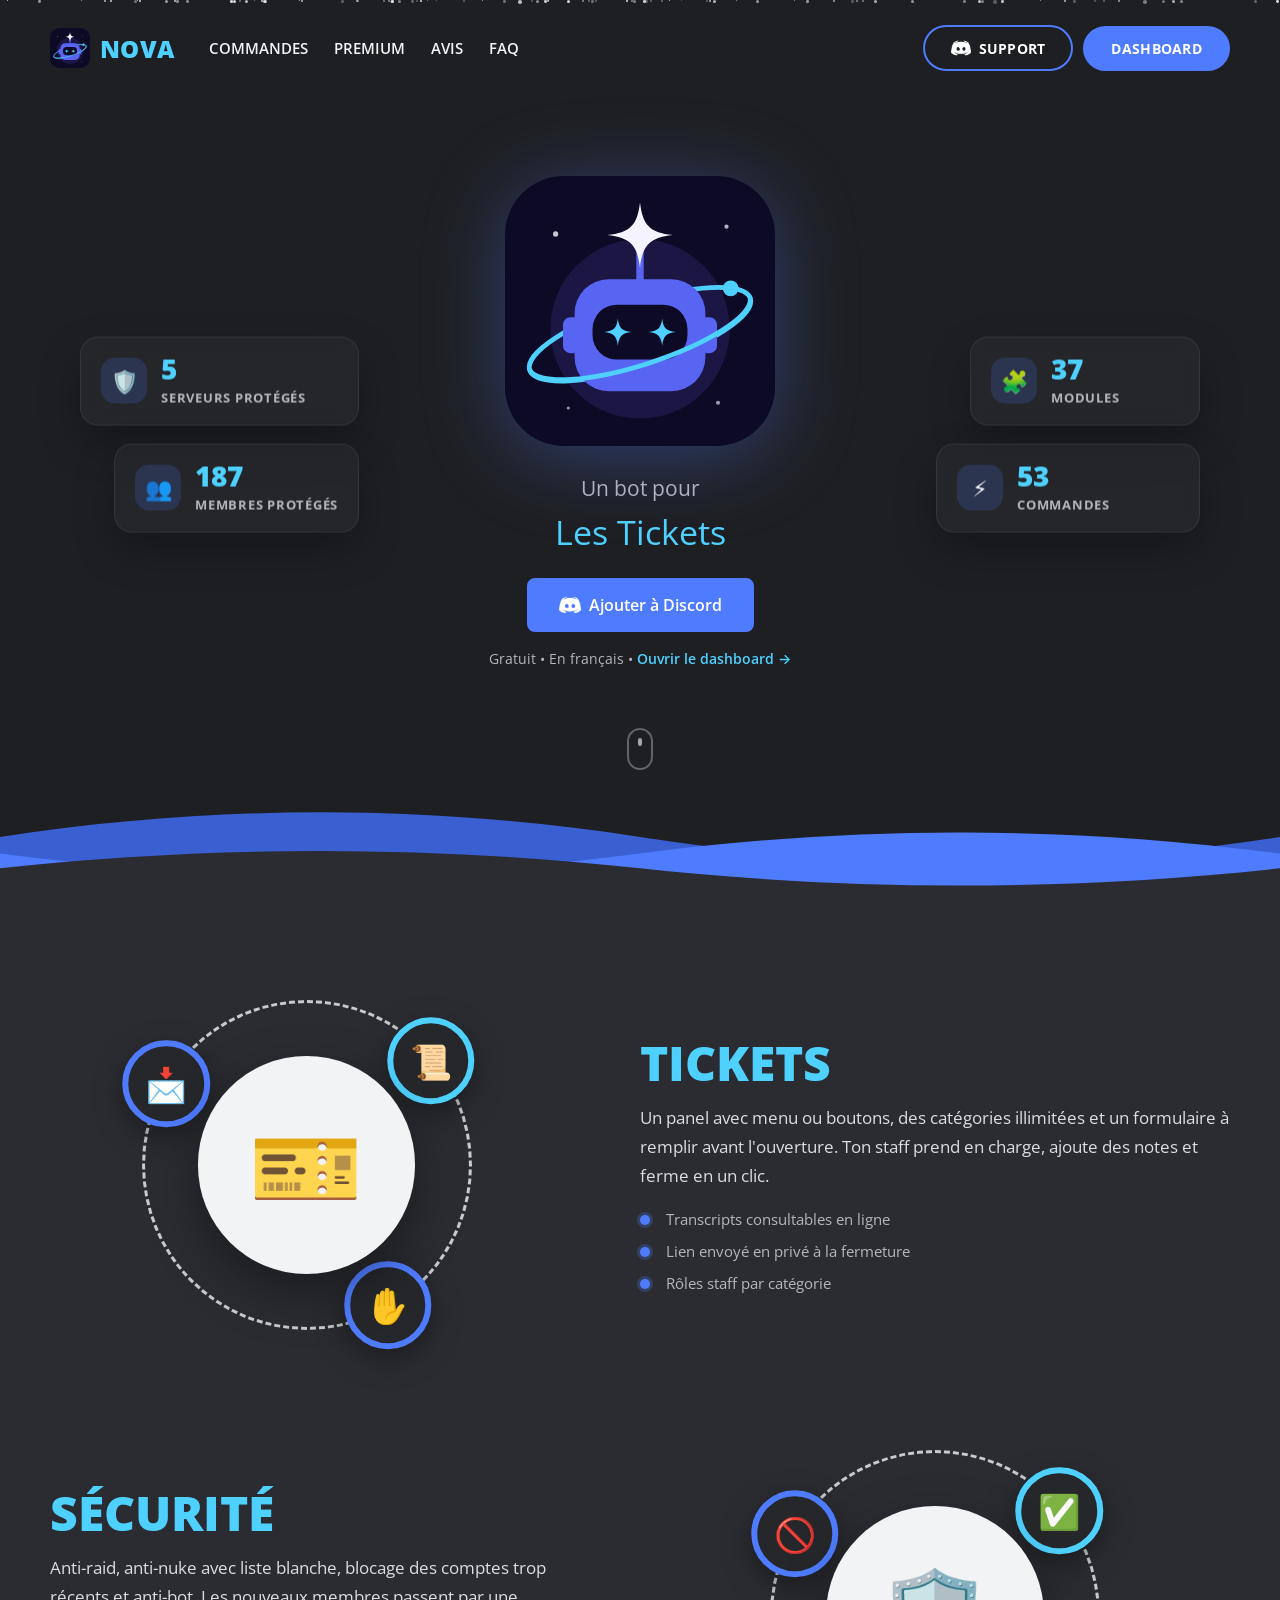
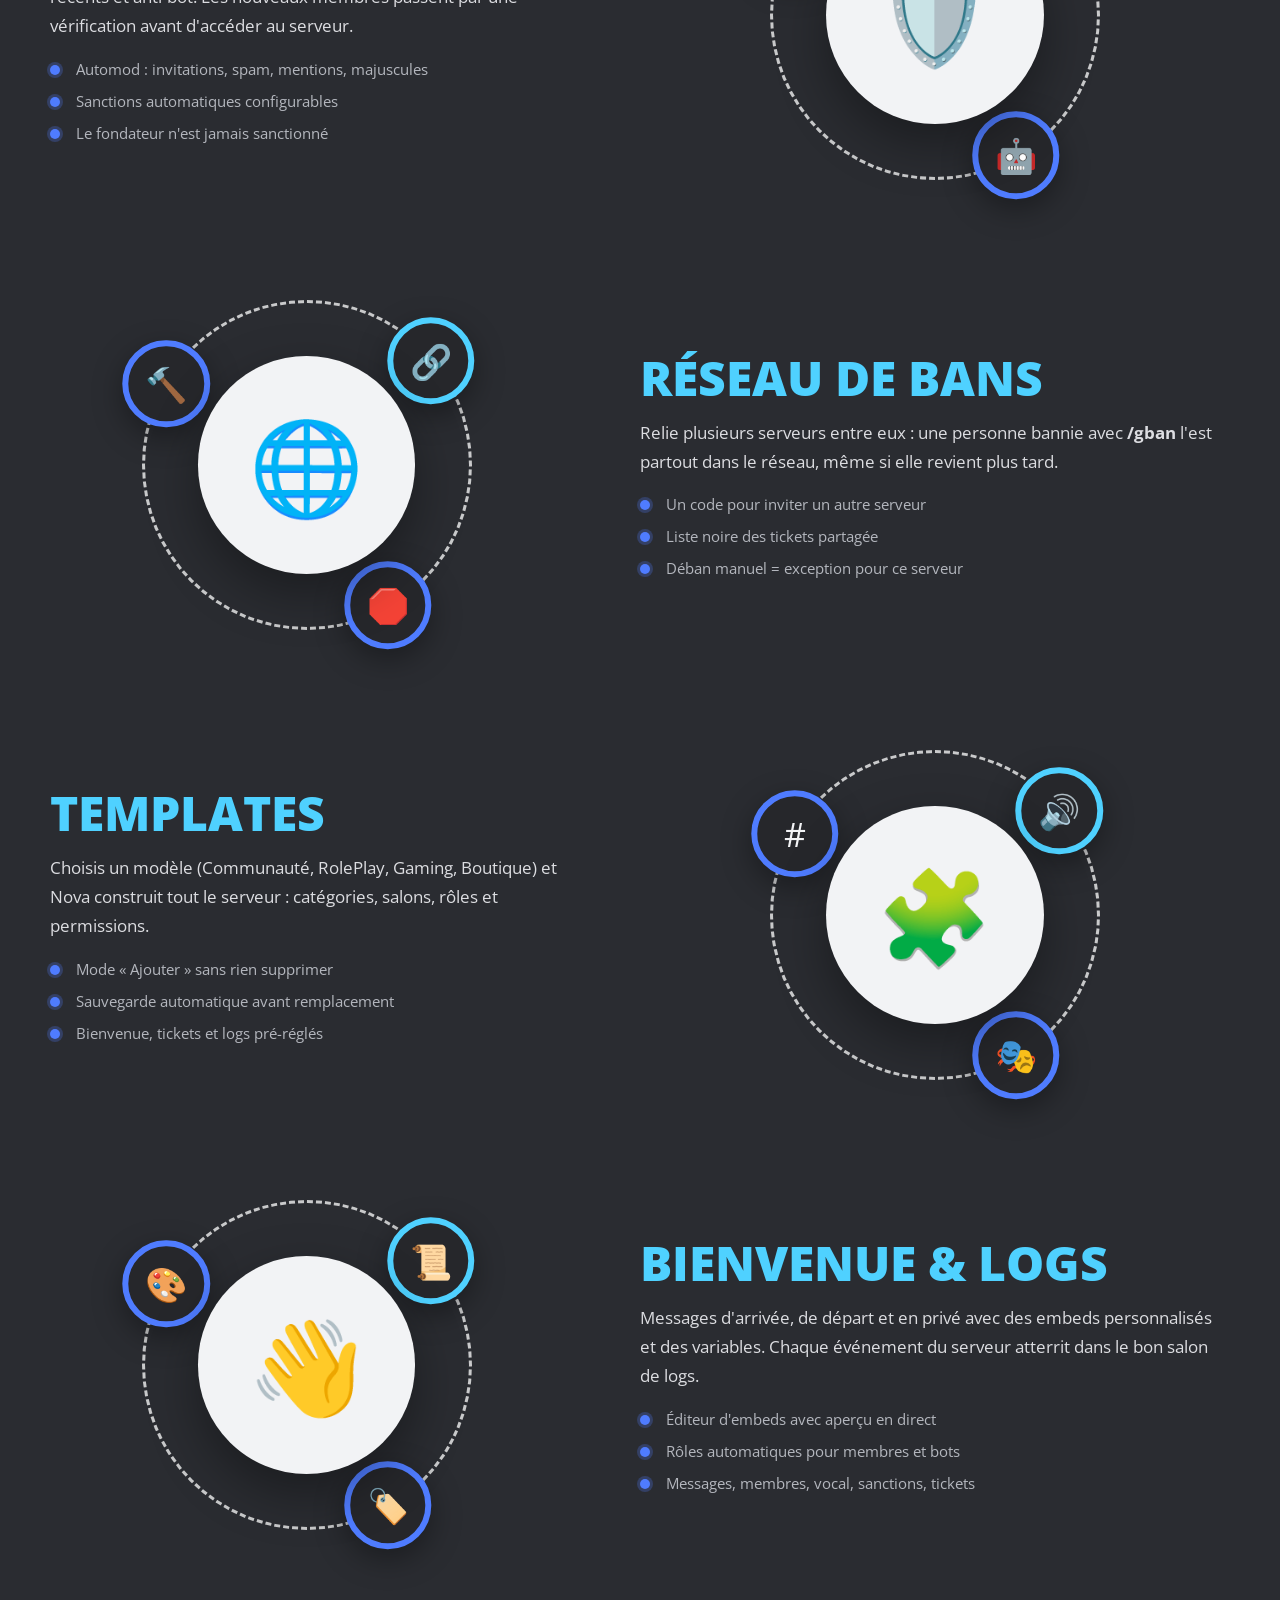
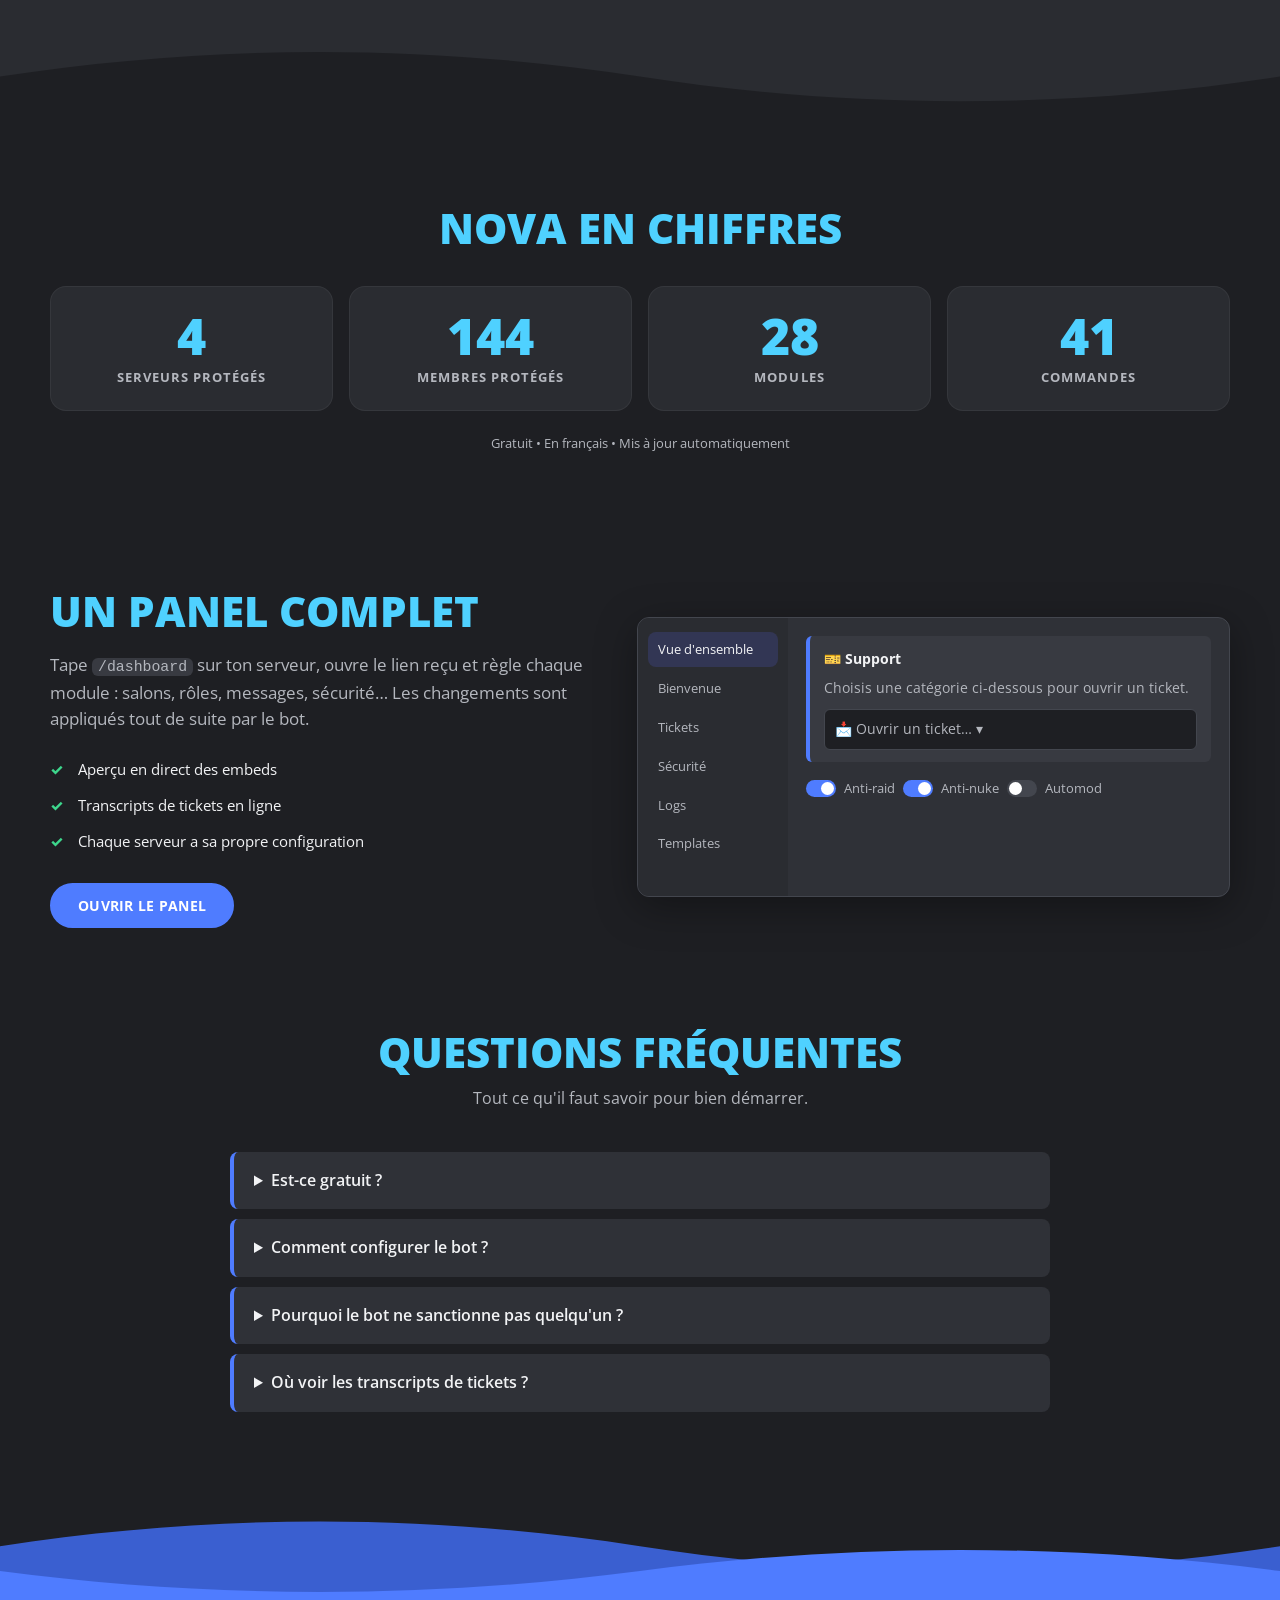
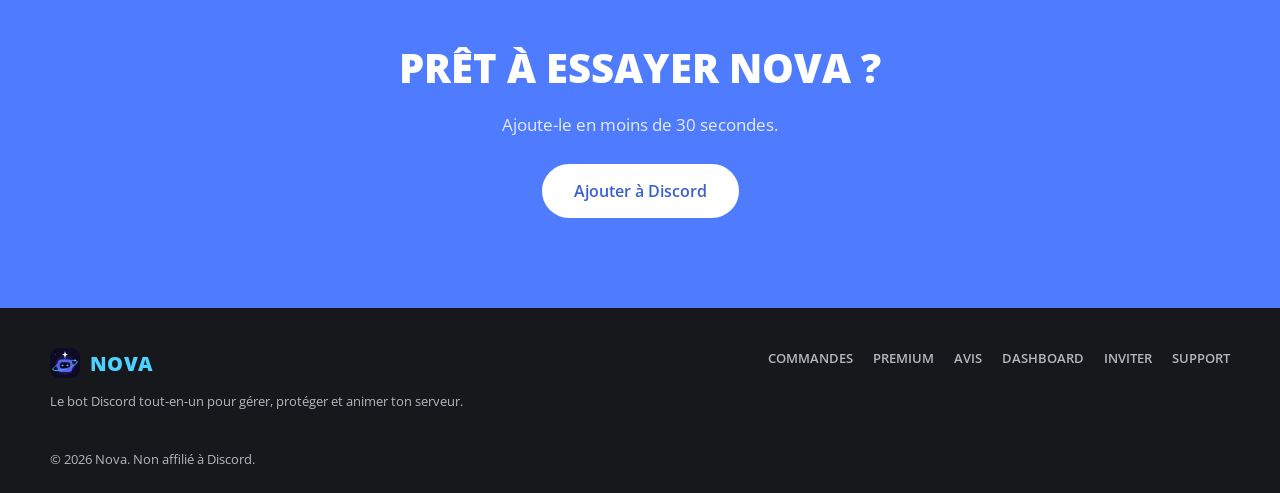
==== commit c38ce7cf: "n" ====
--- a/index.html
+++ b/index.html
@@ -23,7 +23,7 @@
 <section class="dhero">
   <div class="stars" id="stars"></div>
   <div class="hero-stats left"><div class="hs-card"><span class="hs-ico">🛡️</span><div><strong data-stat="servers" data-v="5">5</strong><span>serveurs protégés</span></div></div><div class="hs-card"><span class="hs-ico">👥</span><div><strong data-stat="members" data-v="187">187</strong><span>membres protégés</span></div></div></div>
-  <div class="hero-stats right"><div class="hs-card"><span class="hs-ico">🧩</span><div><strong data-stat="modules" data-v="27">27</strong><span>modules</span></div></div><div class="hs-card"><span class="hs-ico">⚡</span><div><strong data-stat="commands" data-v="53">53</strong><span>commandes</span></div></div></div>
+  <div class="hero-stats right"><div class="hs-card"><span class="hs-ico">🧩</span><div><strong data-stat="modules" data-v="37">37</strong><span>modules</span></div></div><div class="hs-card"><span class="hs-ico">⚡</span><div><strong data-stat="commands" data-v="53">53</strong><span>commandes</span></div></div></div>
   <img class="dhero-logo" src="assets/logo.svg" alt="Logo de Nova" width="270" height="270">
   <h1>Nova, ton bot Discord français tout-en-un</h1>
   <p class="dhero-for">Un bot pour</p>
@@ -81,7 +81,7 @@
   <div class="grid-4">
     <div><strong data-stat="servers" data-v="5">5</strong><span>serveurs protégés</span></div>
     <div><strong data-stat="members" data-v="187">187</strong><span>membres protégés</span></div>
-    <div><strong data-stat="modules" data-v="27">27</strong><span>modules</span></div>
+    <div><strong data-stat="modules" data-v="37">37</strong><span>modules</span></div>
     <div><strong data-stat="commands" data-v="53">53</strong><span>commandes</span></div>
   </div>
   <p class="num-note">Gratuit • En français • Mis à jour automatiquement</p>
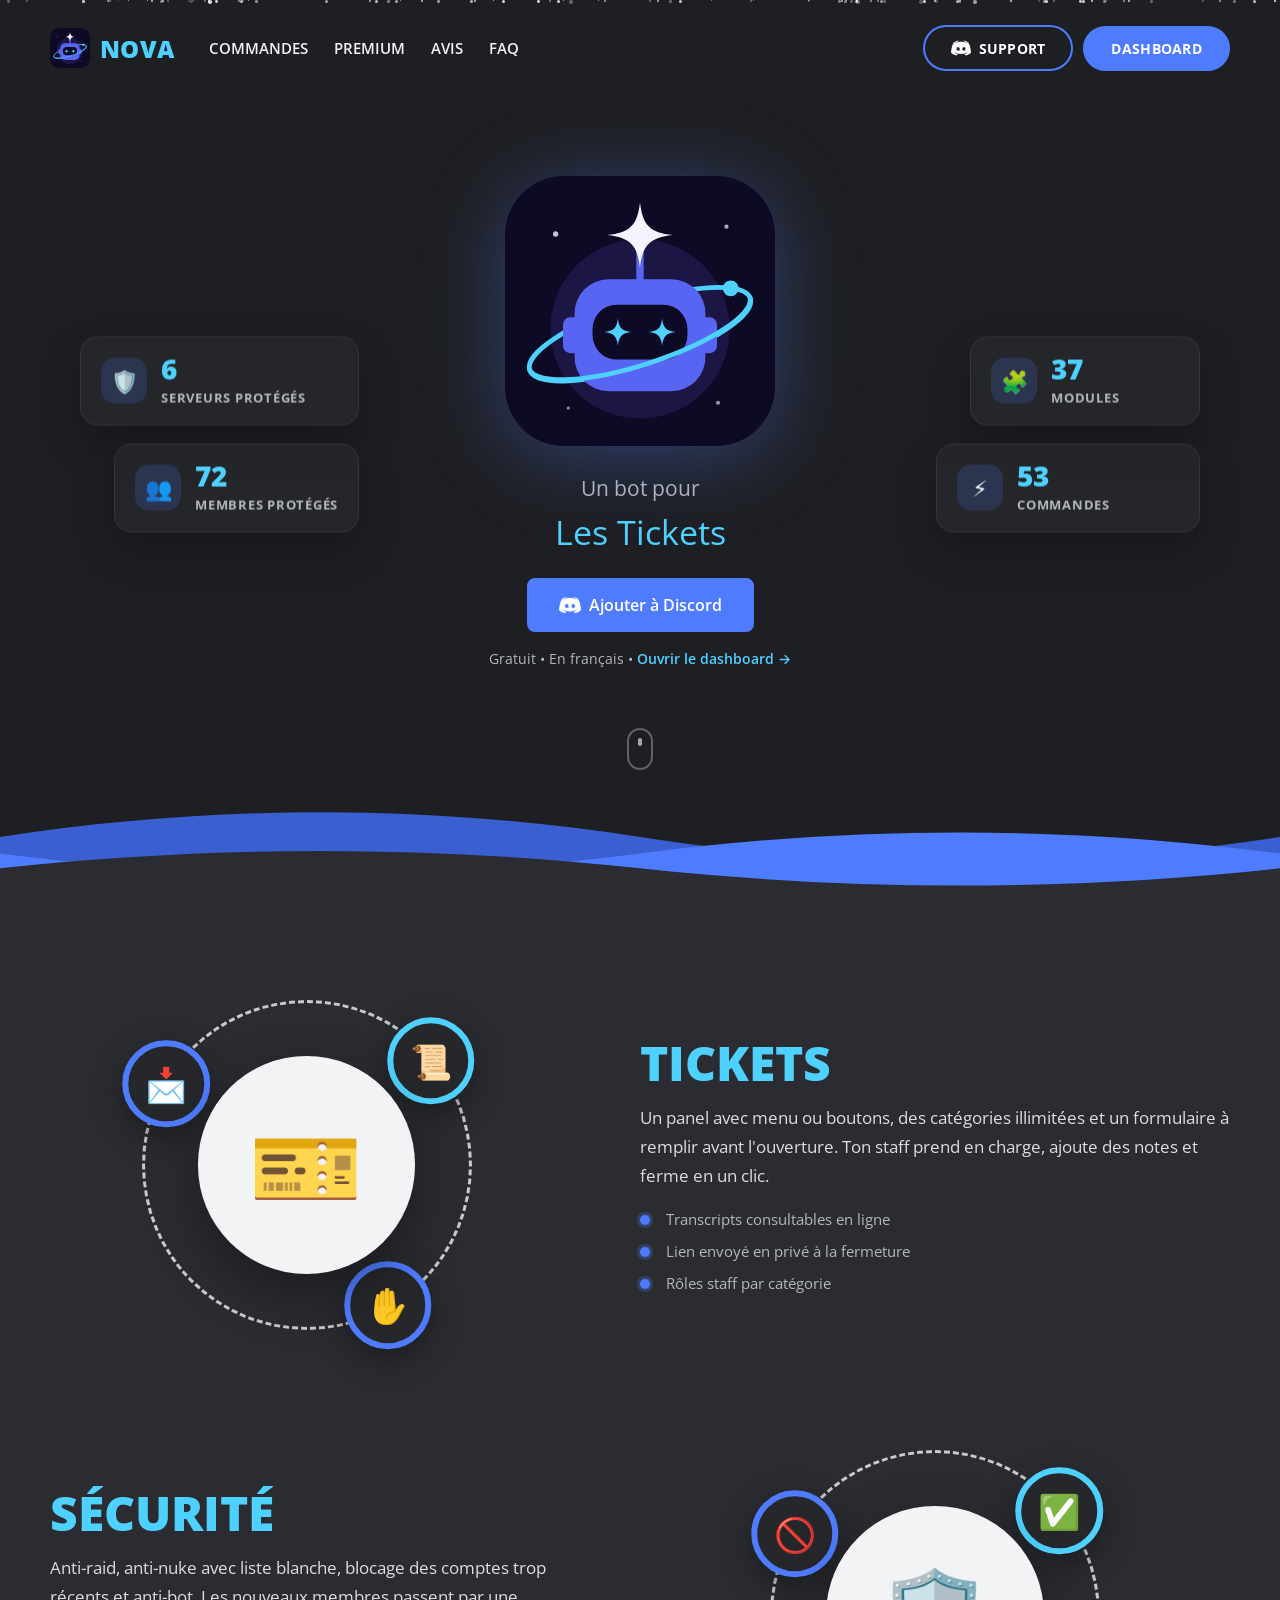
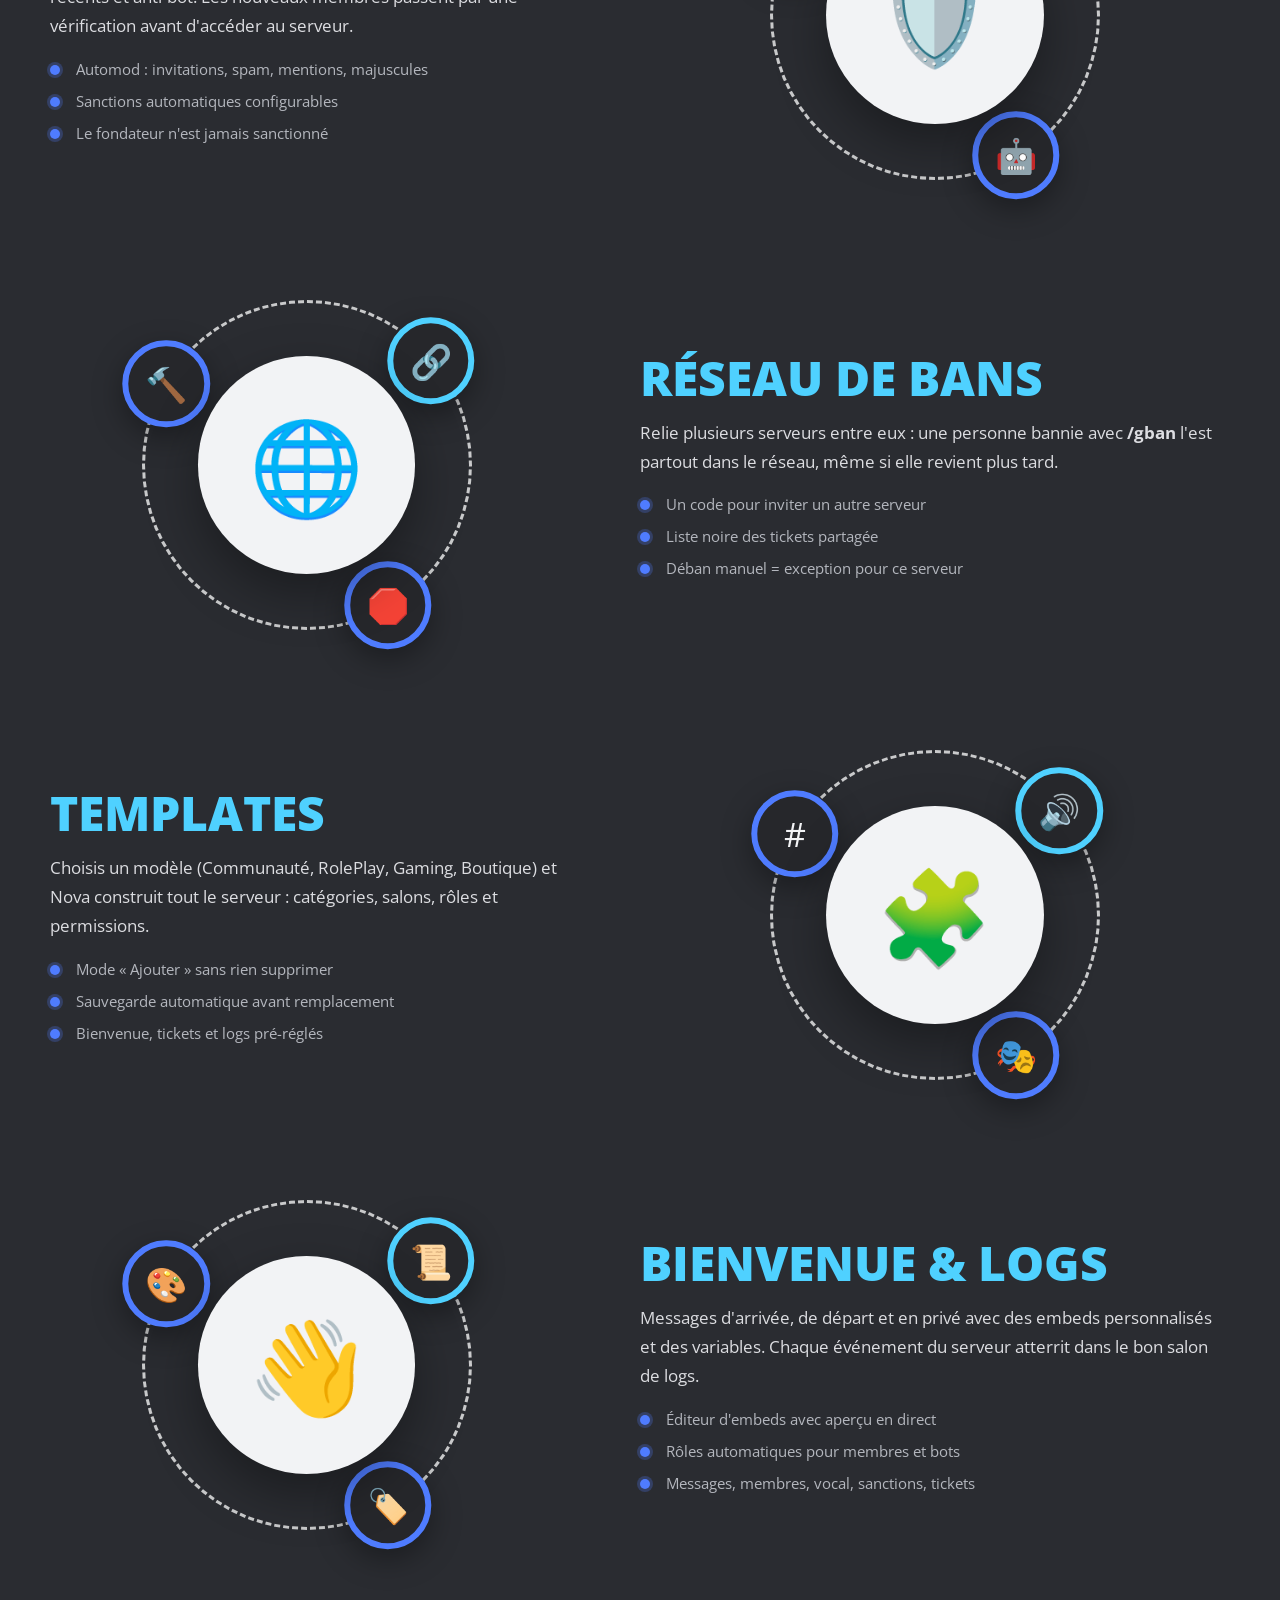
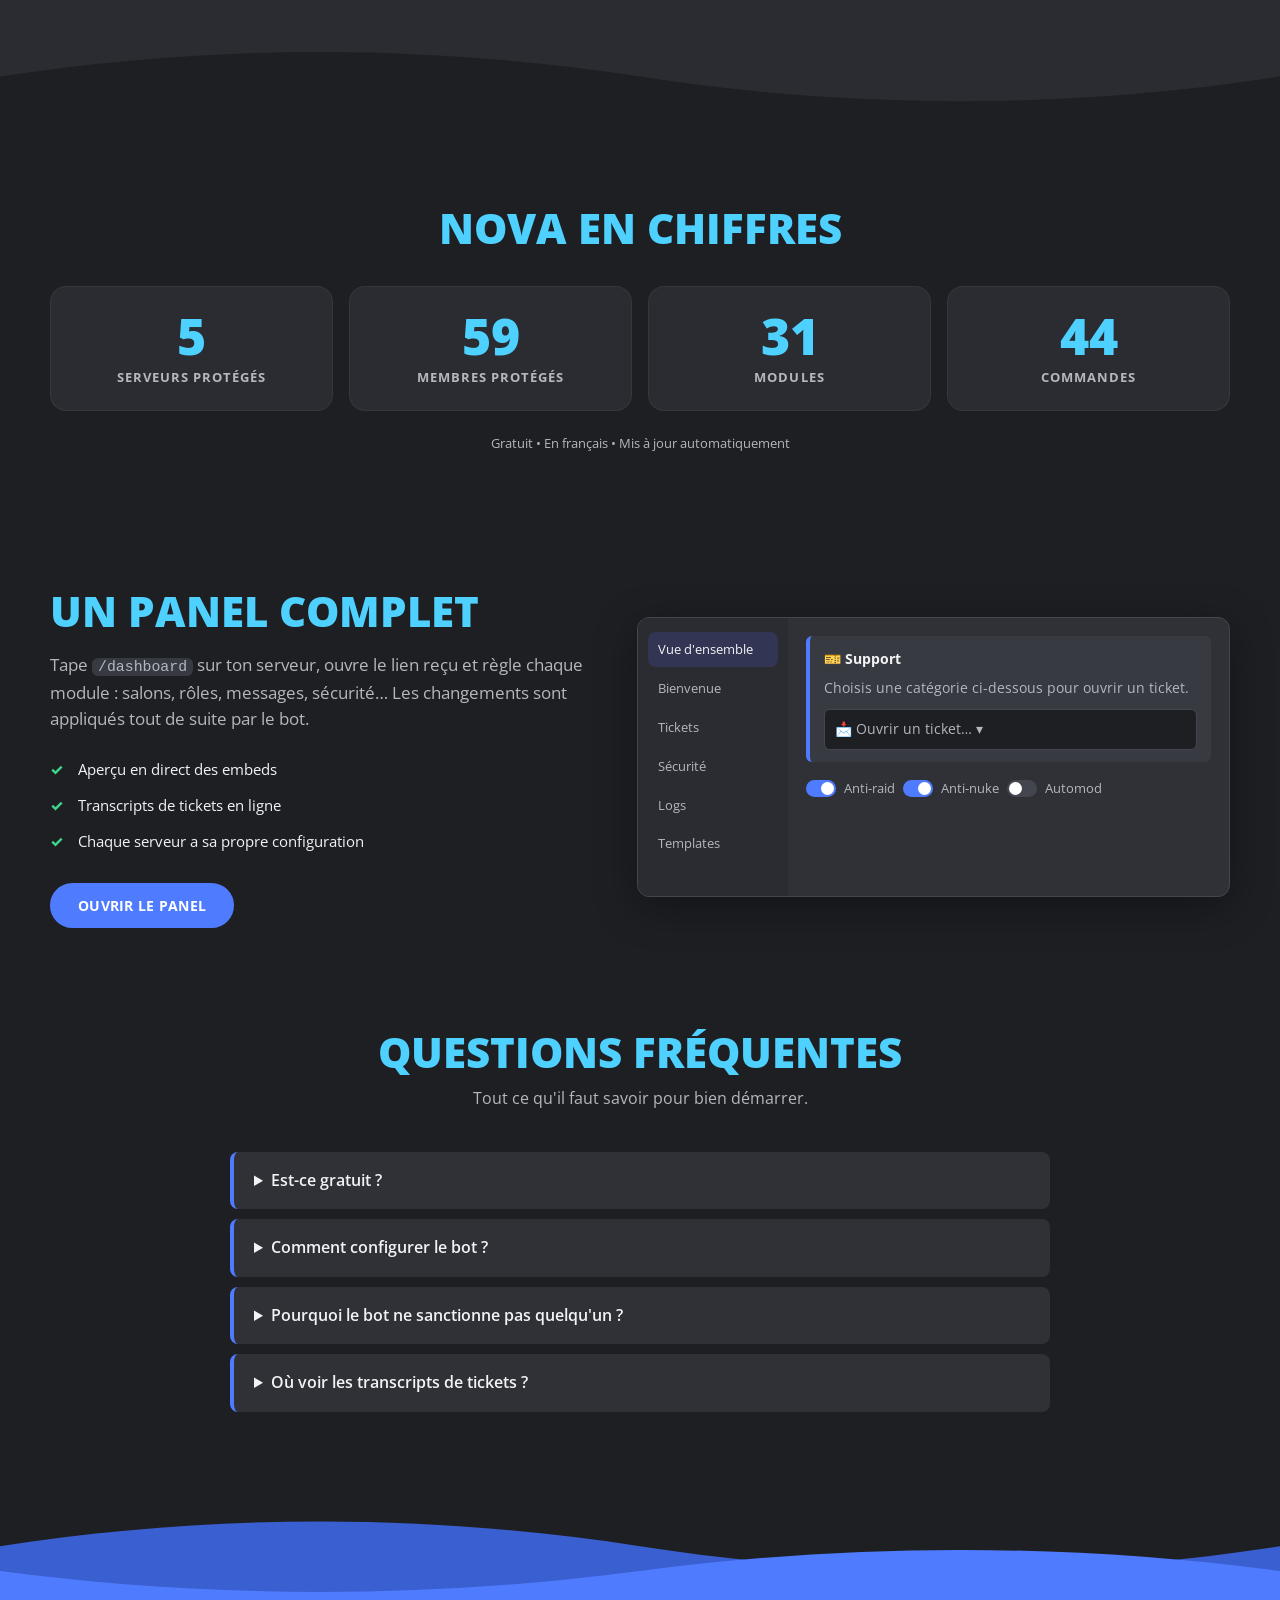
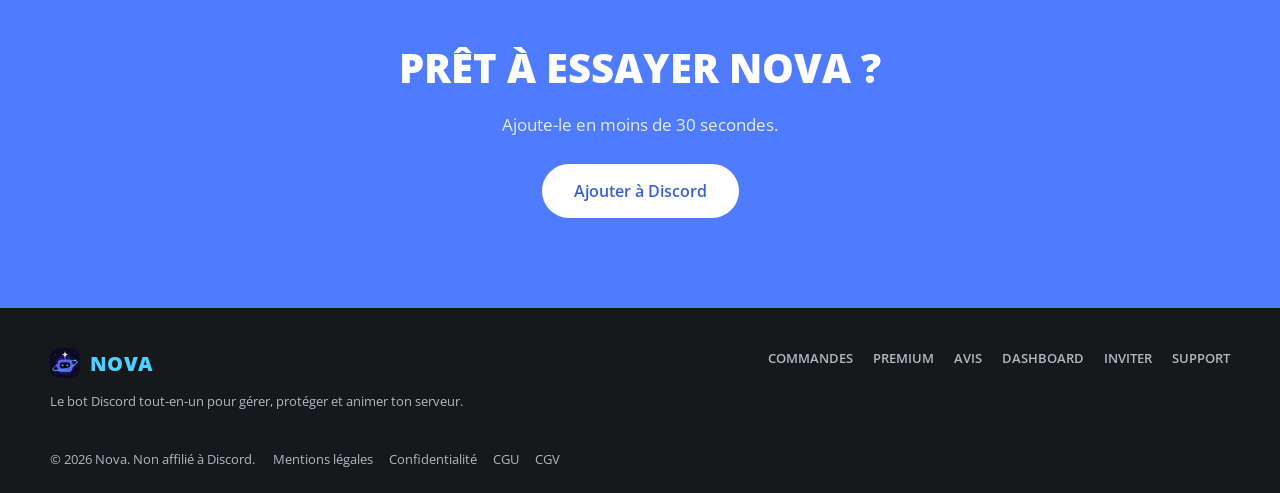
==== commit c07a2dcd: "stats" ====
--- a/index.html
+++ b/index.html
@@ -9,7 +9,7 @@
 <link rel="preconnect" href="https://fonts.googleapis.com">
 <link rel="preconnect" href="https://fonts.gstatic.com" crossorigin>
 <link href="https://fonts.googleapis.com/css2?family=Open+Sans:wght@400;600;700;800&family=Inter:wght@400;500;600;700&display=swap" rel="stylesheet">
-<link rel="stylesheet" href="assets/style.css?v=7">
+<link rel="stylesheet" href="assets/style.css?v=8">
 <link rel="icon" href="assets/logo.svg" type="image/svg+xml">
 </head>
 <body class="home">
@@ -119,7 +119,7 @@
       <p class="muted small">Le bot Discord tout-en-un pour gérer, protéger et animer ton serveur.</p></div>
     <div class="footer-links"><a href="commandes.html">Commandes</a><a href="premium.html">Premium</a><a href="avis.html">Avis</a><a data-dash="/servers" href="#">Dashboard</a><a data-dash="/invite" href="#" target="_blank" rel="noopener">Inviter</a><a data-support href="https://discord.gg/69Zmsb3dA7" target="_blank" rel="noopener">Support</a></div>
   </div>
-  <div class="container small muted footer-bottom">© 2026 Nova. Non affilié à Discord.</div>
+  <div class="container small muted footer-bottom">© 2026 Nova. Non affilié à Discord.<span class="footer-legal"><a href="mentions-legales.html">Mentions légales</a><a href="confidentialite.html">Confidentialité</a><a href="cgu.html">CGU</a><a href="cgv.html">CGV</a></span></div>
 </footer>
 <script src="assets/config.js?v=5"></script>
 <script>
@@ -134,7 +134,8 @@
   // Chiffres en direct (assets/stats.json, publié par le bot) avec animation
   const fmt = (n) => Number(n).toLocaleString('fr-FR');
   const count = (el, to) => {
-    const t0 = performance.now(); const from = 0;
+    const t0 = performance.now(); const from = el.dataset.now ? Number(el.dataset.now) : 0; el.dataset.now = to;
+    if (from === to && el.dataset.done) return; el.dataset.done = 1;
     const step = (t) => { const k = Math.min(1, (t - t0) / 1400); el.textContent = fmt(Math.round(from + (to - from) * (1 - Math.pow(1 - k, 3)))); if (k < 1) requestAnimationFrame(step); };
     requestAnimationFrame(step);
   };
@@ -143,6 +144,9 @@
   const band = document.getElementById('chiffres');
   const go = () => fetch('assets/stats.json?' + Date.now()).then((r) => (r.ok ? r.json() : null)).catch(() => null).then(run);
   if (band && 'IntersectionObserver' in window) { const io = new IntersectionObserver((e) => { if (e[0].isIntersecting) { io.disconnect(); go(); } }, { threshold: 0.4 }); io.observe(band); } else go();
+  // Mise à jour automatique : on relit les chiffres toutes les minutes, seuls ceux qui ont changé bougent
+  setInterval(() => { if (document.hidden) return; fetch('assets/stats.json?' + Date.now()).then((r) => (r.ok ? r.json() : null)).catch(() => null).then((d) => { if (!d) return;
+    document.querySelectorAll('[data-stat]').forEach((el) => { const v = Number(d[el.dataset.stat]); if (el.dataset.done && Number.isFinite(v) && v !== Number(el.dataset.now)) count(el, v); }); }); }, 60000);
   const nav = document.querySelector('.nav');
   addEventListener('scroll', () => nav.classList.toggle('solid', scrollY > 80), { passive: true });
 })();
--- a/assets/style.css
+++ b/assets/style.css
@@ -404,3 +404,26 @@
 @media (max-width: 1100px) { .hero-stats { display: none; } }
 @media (prefers-reduced-motion: reduce) { .hs-card { animation: none; } }
 .hs-card { text-align: left; }
+
+/* Pages légales */
+.footer-legal { display: inline-flex; flex-wrap: wrap; gap: 6px 16px; margin-left: 18px; }
+.footer-legal a:hover { color: var(--text); }
+.legal { padding: 120px 0 70px; }
+.legal h1 { font-size: clamp(28px, 4vw, 40px); margin: 22px 0 4px; line-height: 1.2; }
+.legal h2 { font-size: 20px; margin: 34px 0 10px; padding-top: 6px; scroll-margin-top: 90px; }
+.legal p, .legal li { color: #D8D5F5; }
+.legal ul { padding-left: 20px; }
+.legal li { margin: 6px 0; }
+.legal a:not(.btn) { color: var(--accent2); }
+.legal code { background: var(--card2); border: 1px solid var(--line); border-radius: 6px; padding: 1px 6px; font-size: 13px; }
+.legal-tabs { display: flex; flex-wrap: wrap; gap: 8px; }
+.legal-tabs a { padding: 7px 14px; border-radius: 99px; background: var(--card); border: 1px solid var(--line); color: var(--muted) !important; font-size: 14px; font-weight: 600; }
+.legal-tabs a.on, .legal-tabs a:hover { background: rgba(88,101,242,.18); border-color: var(--accent); color: var(--text) !important; }
+.legal-toc { background: var(--card); border: 1px solid var(--line); border-radius: var(--radius); padding: 16px 20px 16px 40px; margin: 22px 0 6px; columns: 2; column-gap: 32px; }
+.legal-toc li { margin: 3px 0; break-inside: avoid; }
+.legal-table { overflow-x: auto; border: 1px solid var(--line); border-radius: var(--radius); margin: 12px 0; }
+.legal-table table { width: 100%; border-collapse: collapse; font-size: 14px; }
+.legal-table th, .legal-table td { text-align: left; padding: 10px 14px; border-bottom: 1px solid var(--line); vertical-align: top; }
+.legal-table th { background: var(--card2); color: var(--text); }
+.legal-table tr:last-child td { border-bottom: 0; }
+@media (max-width: 640px) { .legal { padding-top: 100px; } .legal-toc { columns: 1; } .footer-legal { margin: 8px 0 0; display: flex; } }
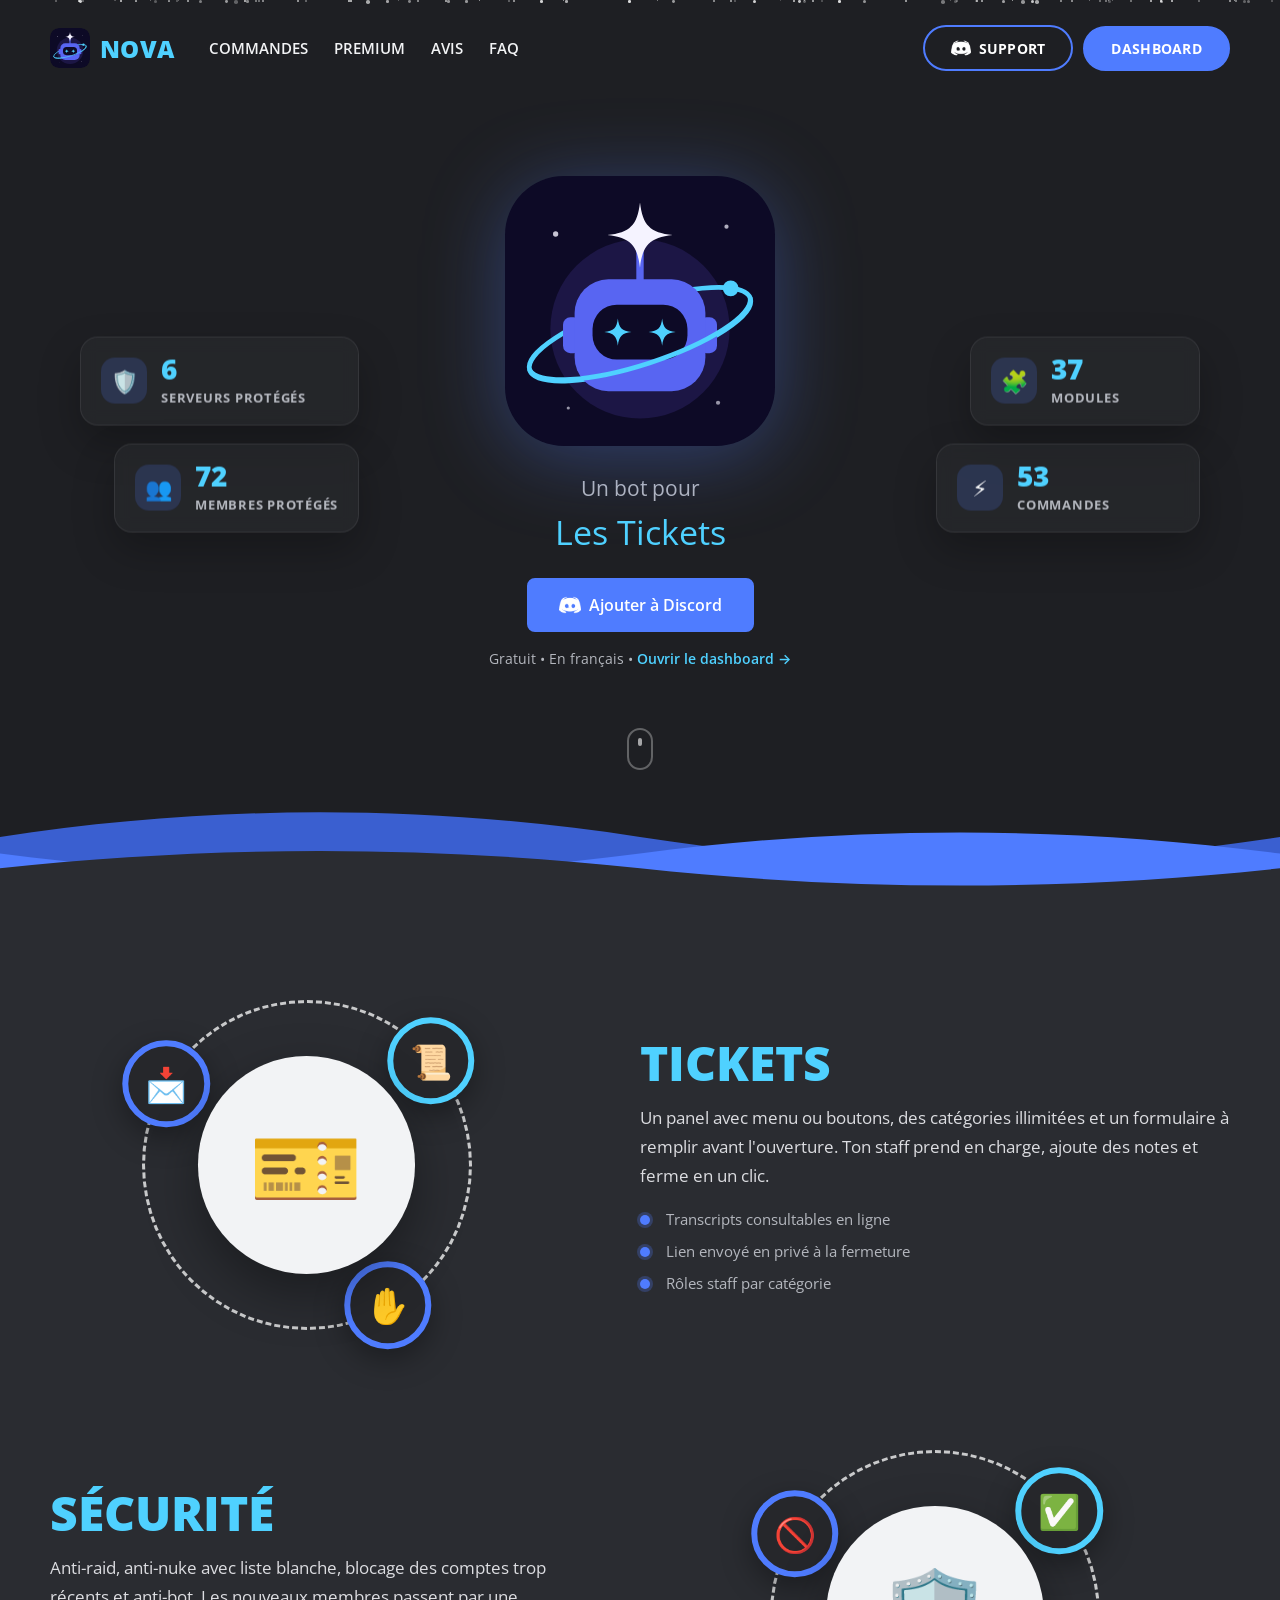
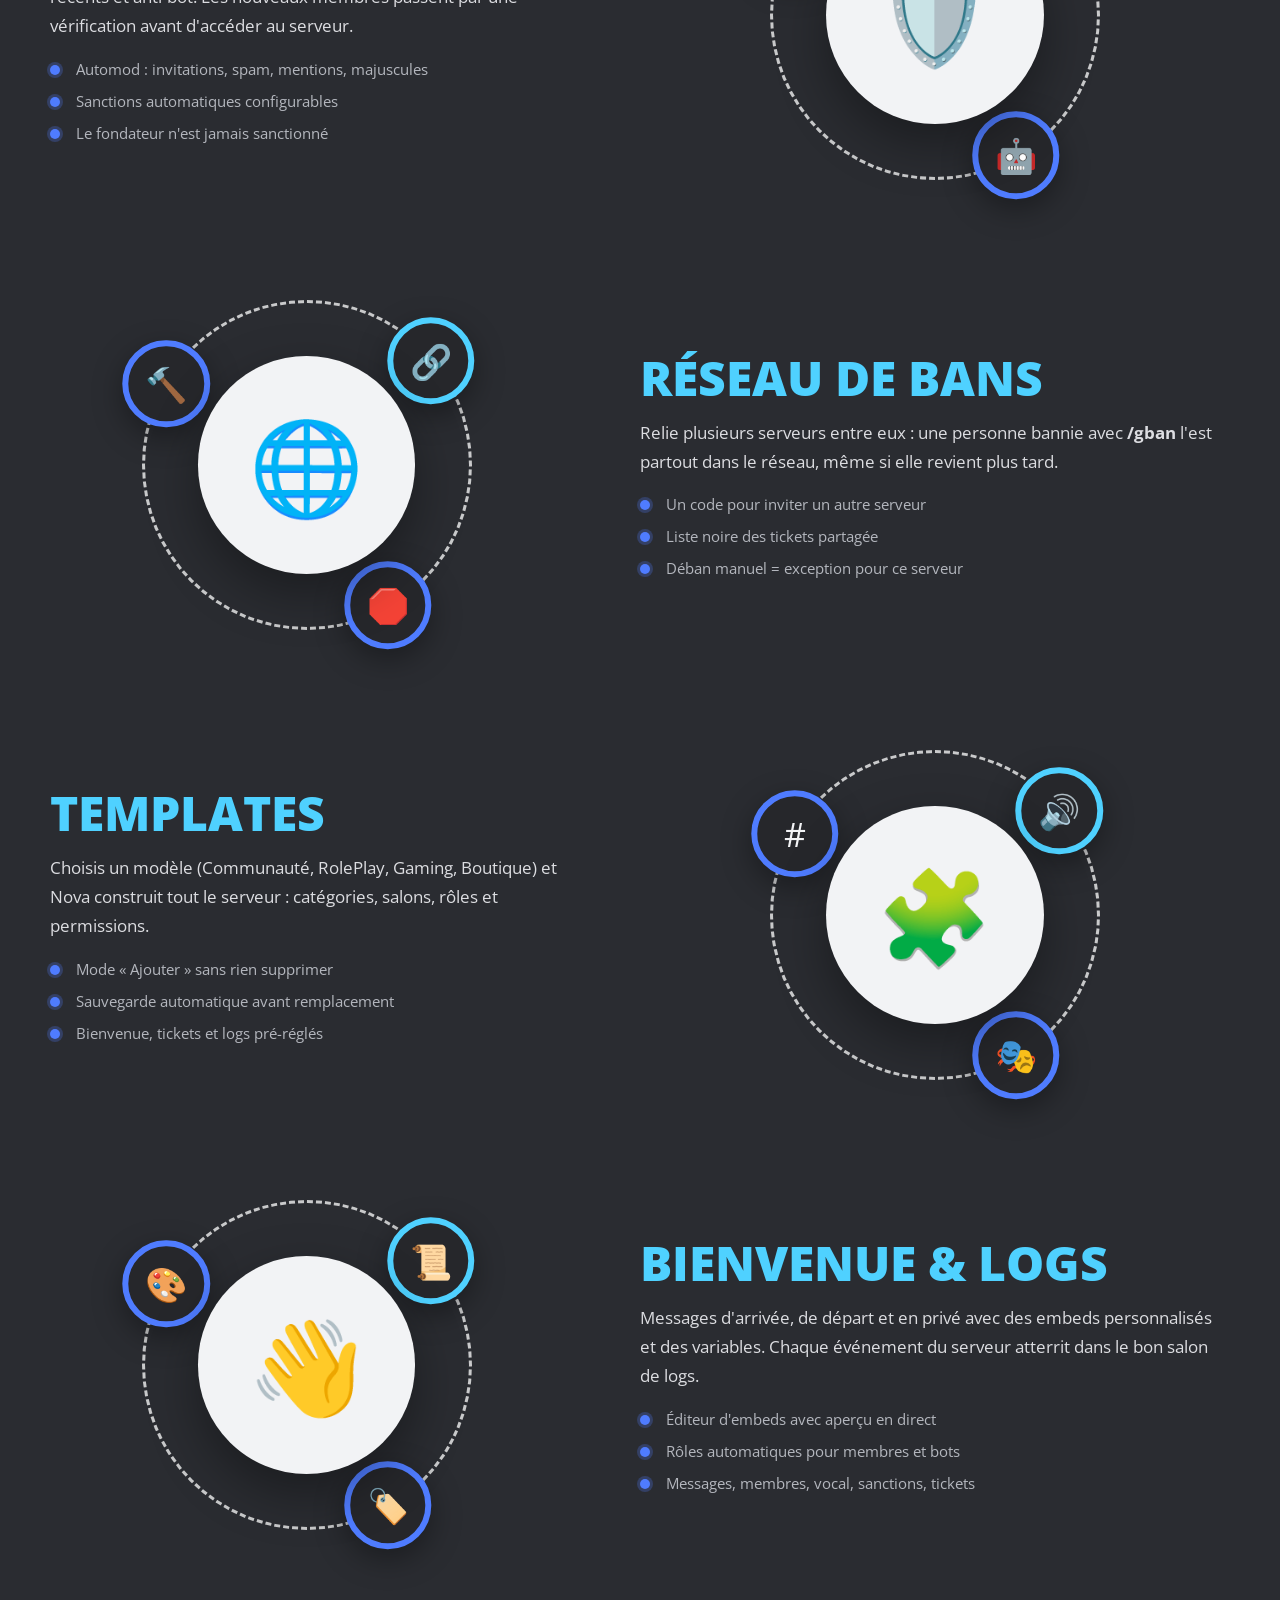
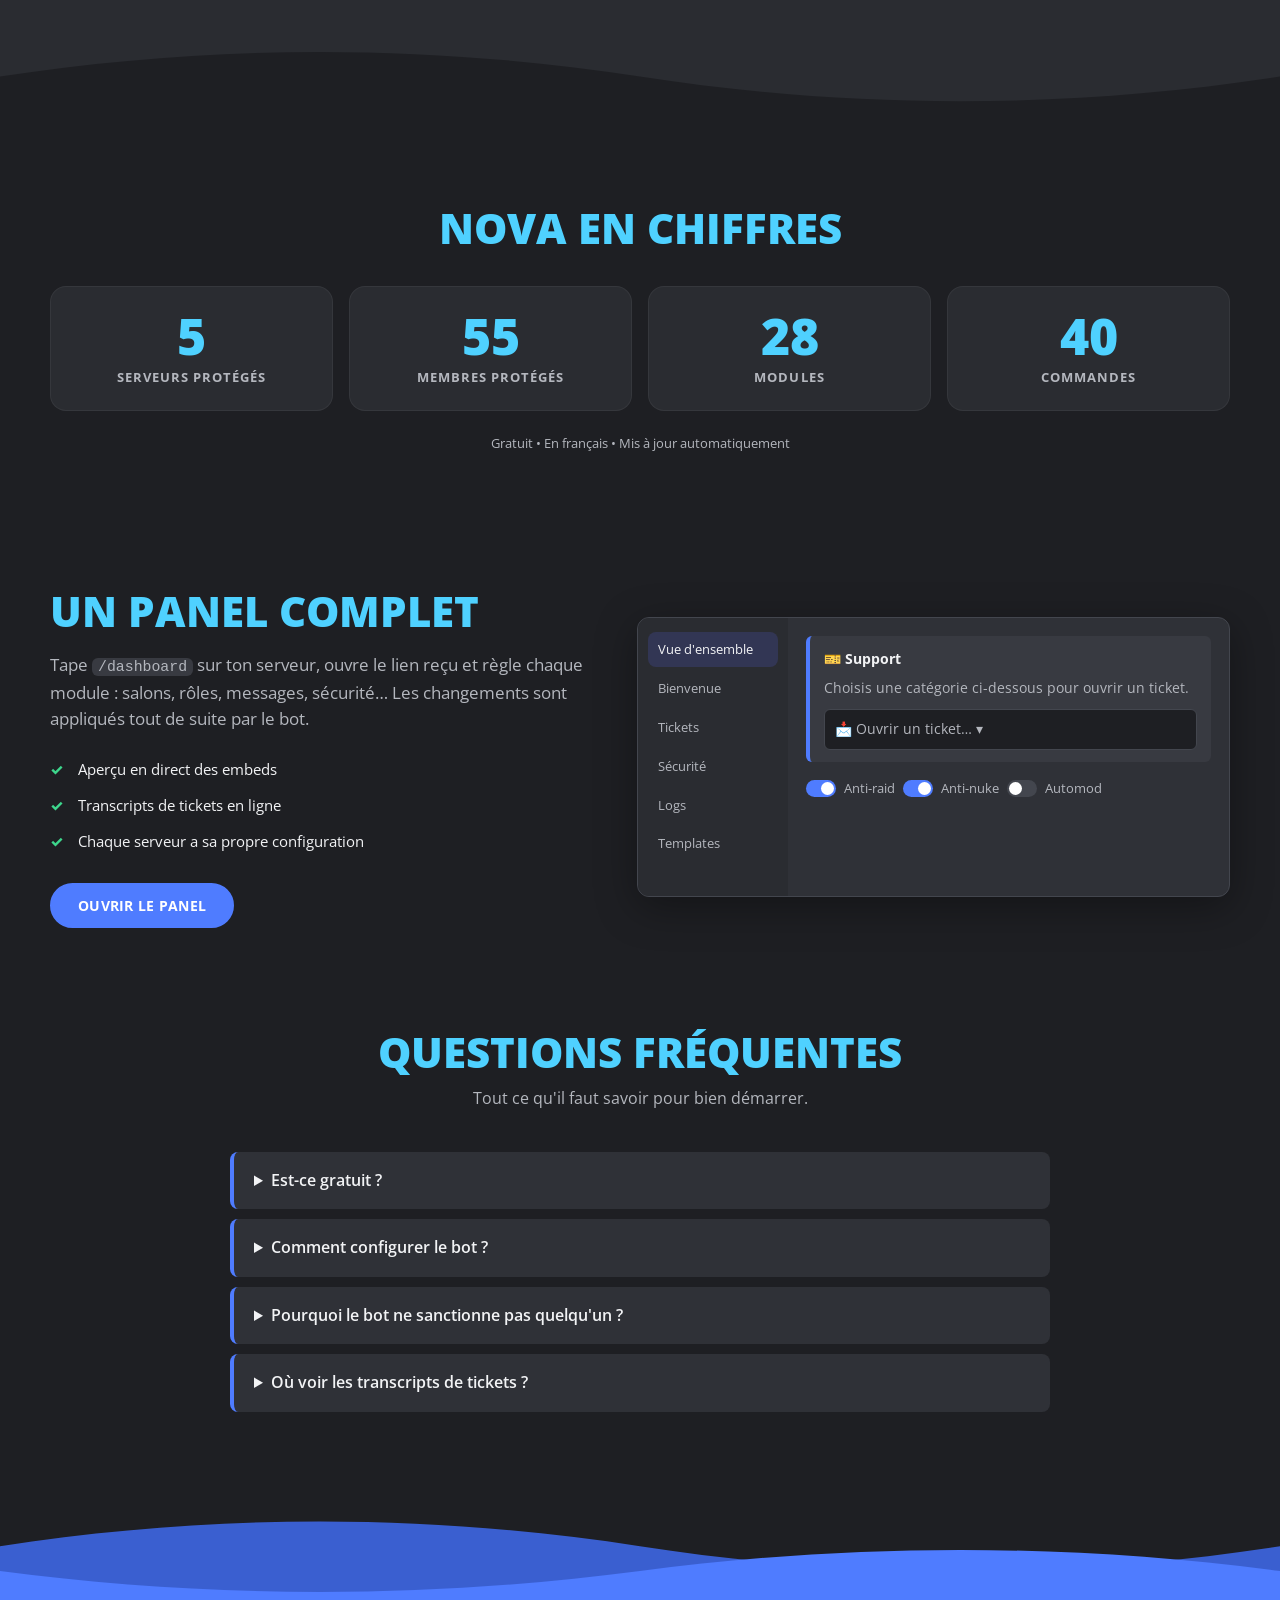
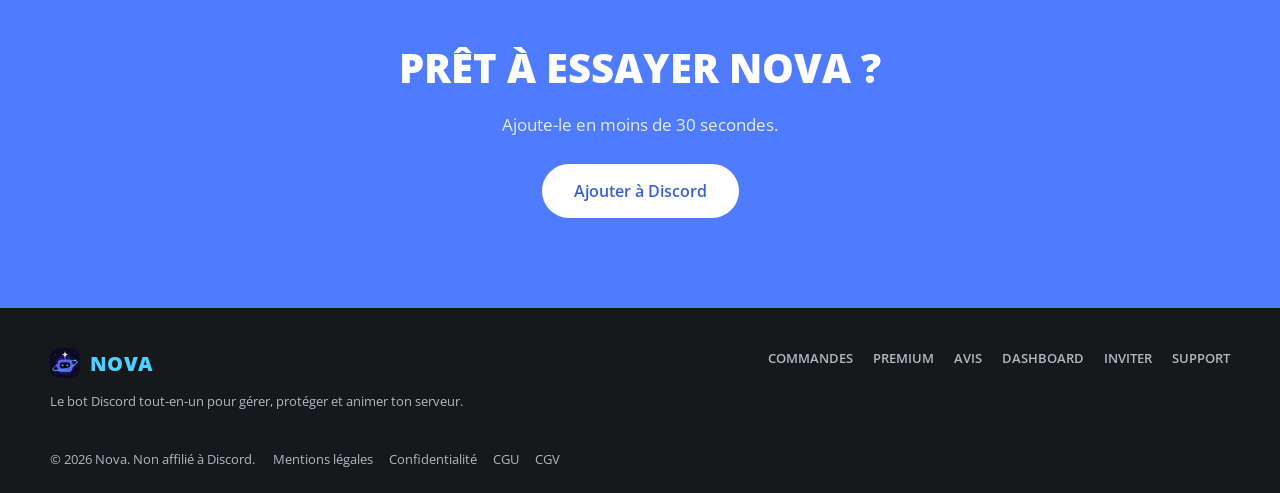
==== commit 3d6c3129: "discord" ====
--- a/index.html
+++ b/index.html
@@ -16,7 +16,7 @@
 <header class="nav"><div class="container nav-inner">
   <a class="brand" href="index.html"><img src="assets/logo.svg" alt="" width="40" height="40"><span>NOVA</span></a>
   <nav class="nav-links"><a href="commandes.html">Commandes</a><a href="premium.html">Premium</a><a href="avis.html">Avis</a><a href="#faq">FAQ</a></nav>
-  <div class="nav-actions"><a class="btn btn-discord" data-support href="https://discord.gg/69Zmsb3dA7" target="_blank" rel="noopener" aria-label="Rejoindre le serveur Discord de Nova"><img src="assets/discord.png" alt="" width="20" height="20"><span>Support</span></a><a class="btn" data-dash="/servers" href="#">Dashboard</a></div>
+  <div class="nav-actions"><a class="btn btn-discord" data-support href="https://discord.gg/69Zmsb3dA7" target="_blank" rel="noopener" aria-label="Rejoindre le serveur Discord de Nova"><img src="assets/discord.png" alt="" width="20" height="20"><span>Support</span></a><a class="btn" data-dash="/login" href="#">Dashboard</a></div>
 </div></header>
 
 <main>
@@ -31,7 +31,7 @@
     <span aria-hidden="true">Les Tickets</span><span aria-hidden="true">La Sécurité</span><span aria-hidden="true">Les Logs</span><span aria-hidden="true">La Bienvenue</span><span aria-hidden="true">Les Embeds</span><span aria-hidden="true">La Modération</span><span aria-hidden="true">Le Réseau de bans</span><span aria-hidden="true">Les Templates</span><span aria-hidden="true">Les Tickets</span>
   </span>
   <a class="btn btn-lg" data-dash="/invite" href="#" target="_blank" rel="noopener"><img src="assets/discord.png" alt="" width="22" height="22">Ajouter à Discord</a>
-  <p class="dhero-sub">Gratuit • En français • <a data-dash="/servers" href="#">Ouvrir le dashboard →</a></p>
+  <p class="dhero-sub">Gratuit • En français • <a data-dash="/login" href="#">Ouvrir le dashboard →</a></p>
   <span class="scroll-hint" aria-hidden="true"></span>
   <svg class="wave wave-top" viewBox="0 0 1440 140" preserveAspectRatio="none" aria-hidden="true">
     <path class="w" style="--ws:22s" fill="#3A5FD0" d="M0,62 C240,22 480,22 720,62 S1200,102 1440,62 S1920,22 2160,62 S2640,102 2880,62 L2880,140 L0,140 Z"/>
@@ -91,7 +91,7 @@
   <div><h2 class="dtitle" style="text-align:left">Un panel complet</h2>
     <p class="muted" style="font-size:16.5px">Tape <code>/dashboard</code> sur ton serveur, ouvre le lien reçu et règle chaque module : salons, rôles, messages, sécurité… Les changements sont appliqués tout de suite par le bot.</p>
     <ul class="checks"><li>Aperçu en direct des embeds</li><li>Transcripts de tickets en ligne</li><li>Chaque serveur a sa propre configuration</li></ul>
-    <a class="btn" data-dash="/servers" href="#">Ouvrir le panel</a></div>
+    <a class="btn" data-dash="/login" href="#">Ouvrir le panel</a></div>
   <div class="mock"><div class="mock-side"><span class="on">Vue d'ensemble</span><span>Bienvenue</span><span>Tickets</span><span>Sécurité</span><span>Logs</span><span>Templates</span></div>
     <div class="mock-main"><div class="mock-embed"><b>🎫 Support</b><p>Choisis une catégorie ci-dessous pour ouvrir un ticket.</p><div class="mock-select">📩 Ouvrir un ticket… ▾</div></div>
     <div class="mock-row"><span class="tog on"></span> Anti-raid <span class="tog on"></span> Anti-nuke <span class="tog"></span> Automod</div></div></div>
@@ -117,7 +117,7 @@
   <div class="container footer-inner">
     <div><a class="brand" href="index.html"><img src="assets/logo.svg" alt="" width="30" height="30"><span>NOVA</span></a>
       <p class="muted small">Le bot Discord tout-en-un pour gérer, protéger et animer ton serveur.</p></div>
-    <div class="footer-links"><a href="commandes.html">Commandes</a><a href="premium.html">Premium</a><a href="avis.html">Avis</a><a data-dash="/servers" href="#">Dashboard</a><a data-dash="/invite" href="#" target="_blank" rel="noopener">Inviter</a><a data-support href="https://discord.gg/69Zmsb3dA7" target="_blank" rel="noopener">Support</a></div>
+    <div class="footer-links"><a href="commandes.html">Commandes</a><a href="premium.html">Premium</a><a href="avis.html">Avis</a><a data-dash="/login" href="#">Dashboard</a><a data-dash="/invite" href="#" target="_blank" rel="noopener">Inviter</a><a data-support href="https://discord.gg/69Zmsb3dA7" target="_blank" rel="noopener">Support</a></div>
   </div>
   <div class="container small muted footer-bottom">© 2026 Nova. Non affilié à Discord.<span class="footer-legal"><a href="mentions-legales.html">Mentions légales</a><a href="confidentialite.html">Confidentialité</a><a href="cgu.html">CGU</a><a href="cgv.html">CGV</a></span></div>
 </footer>
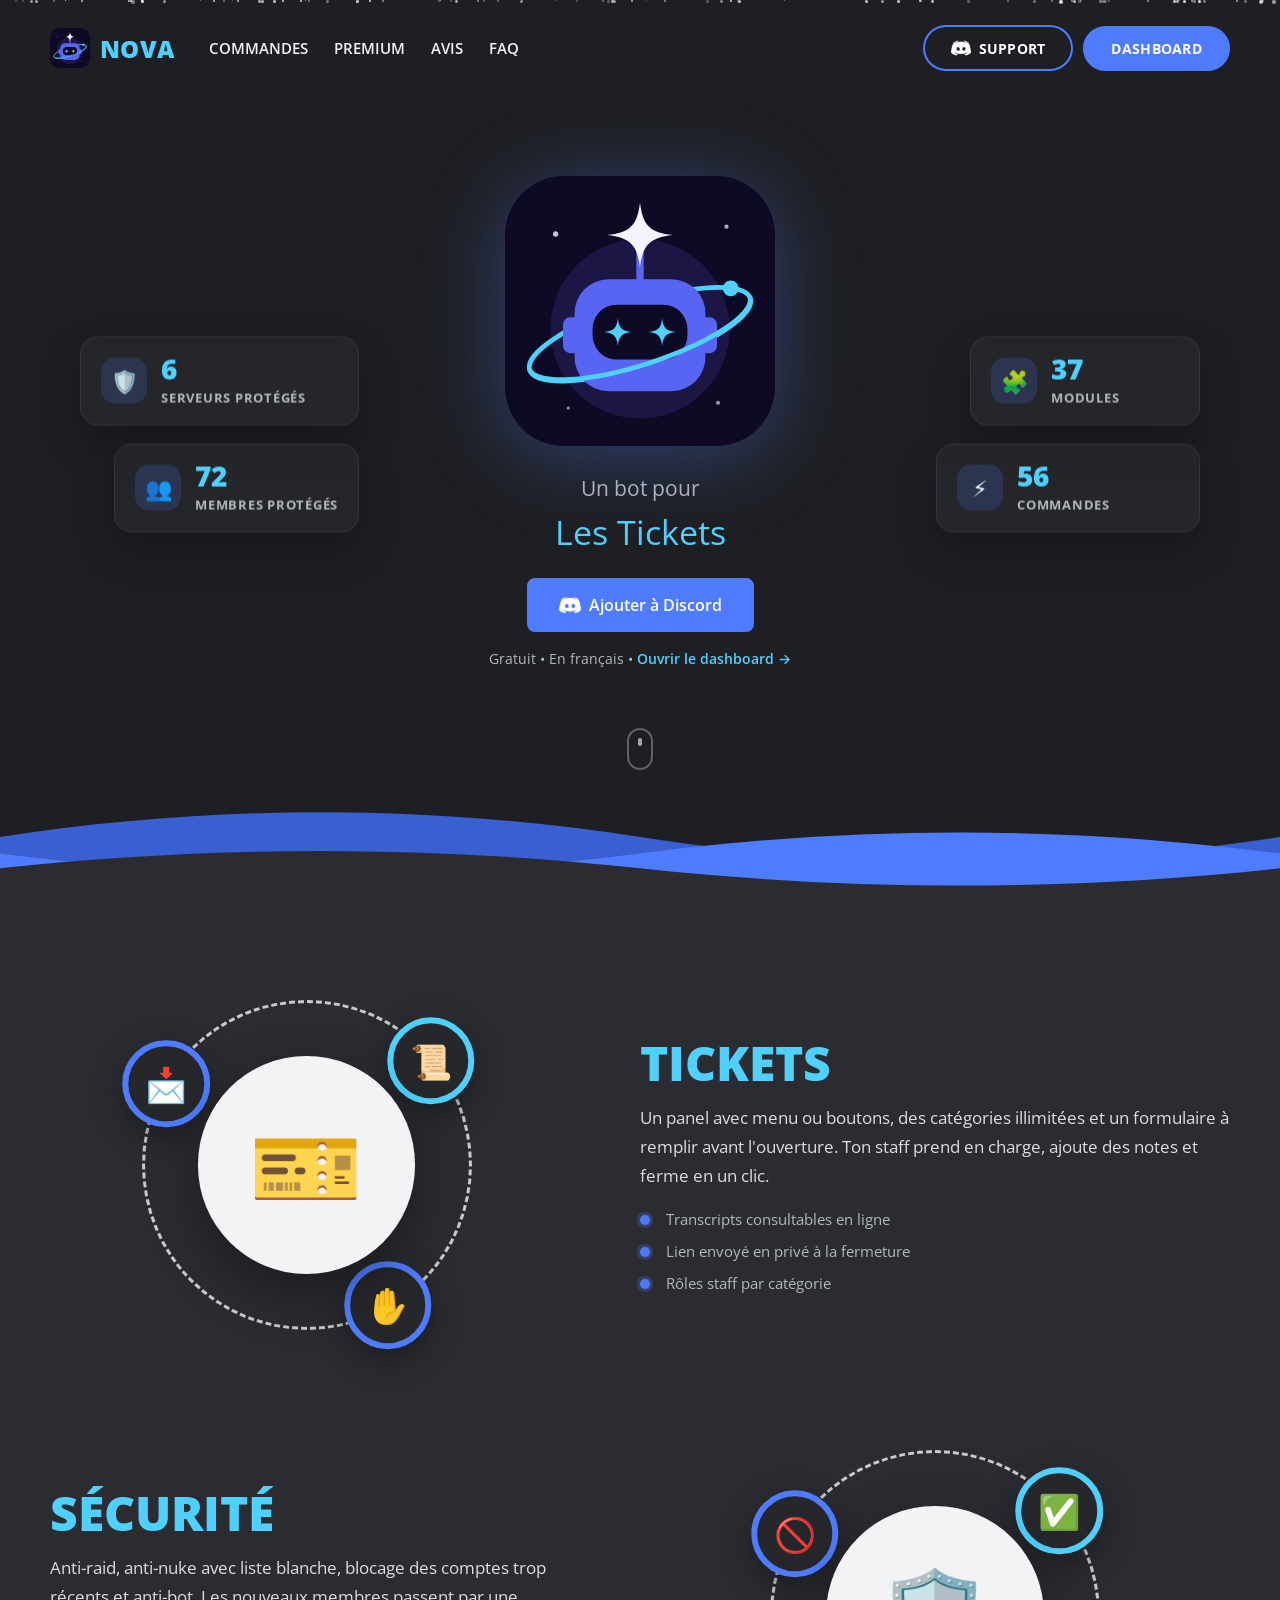
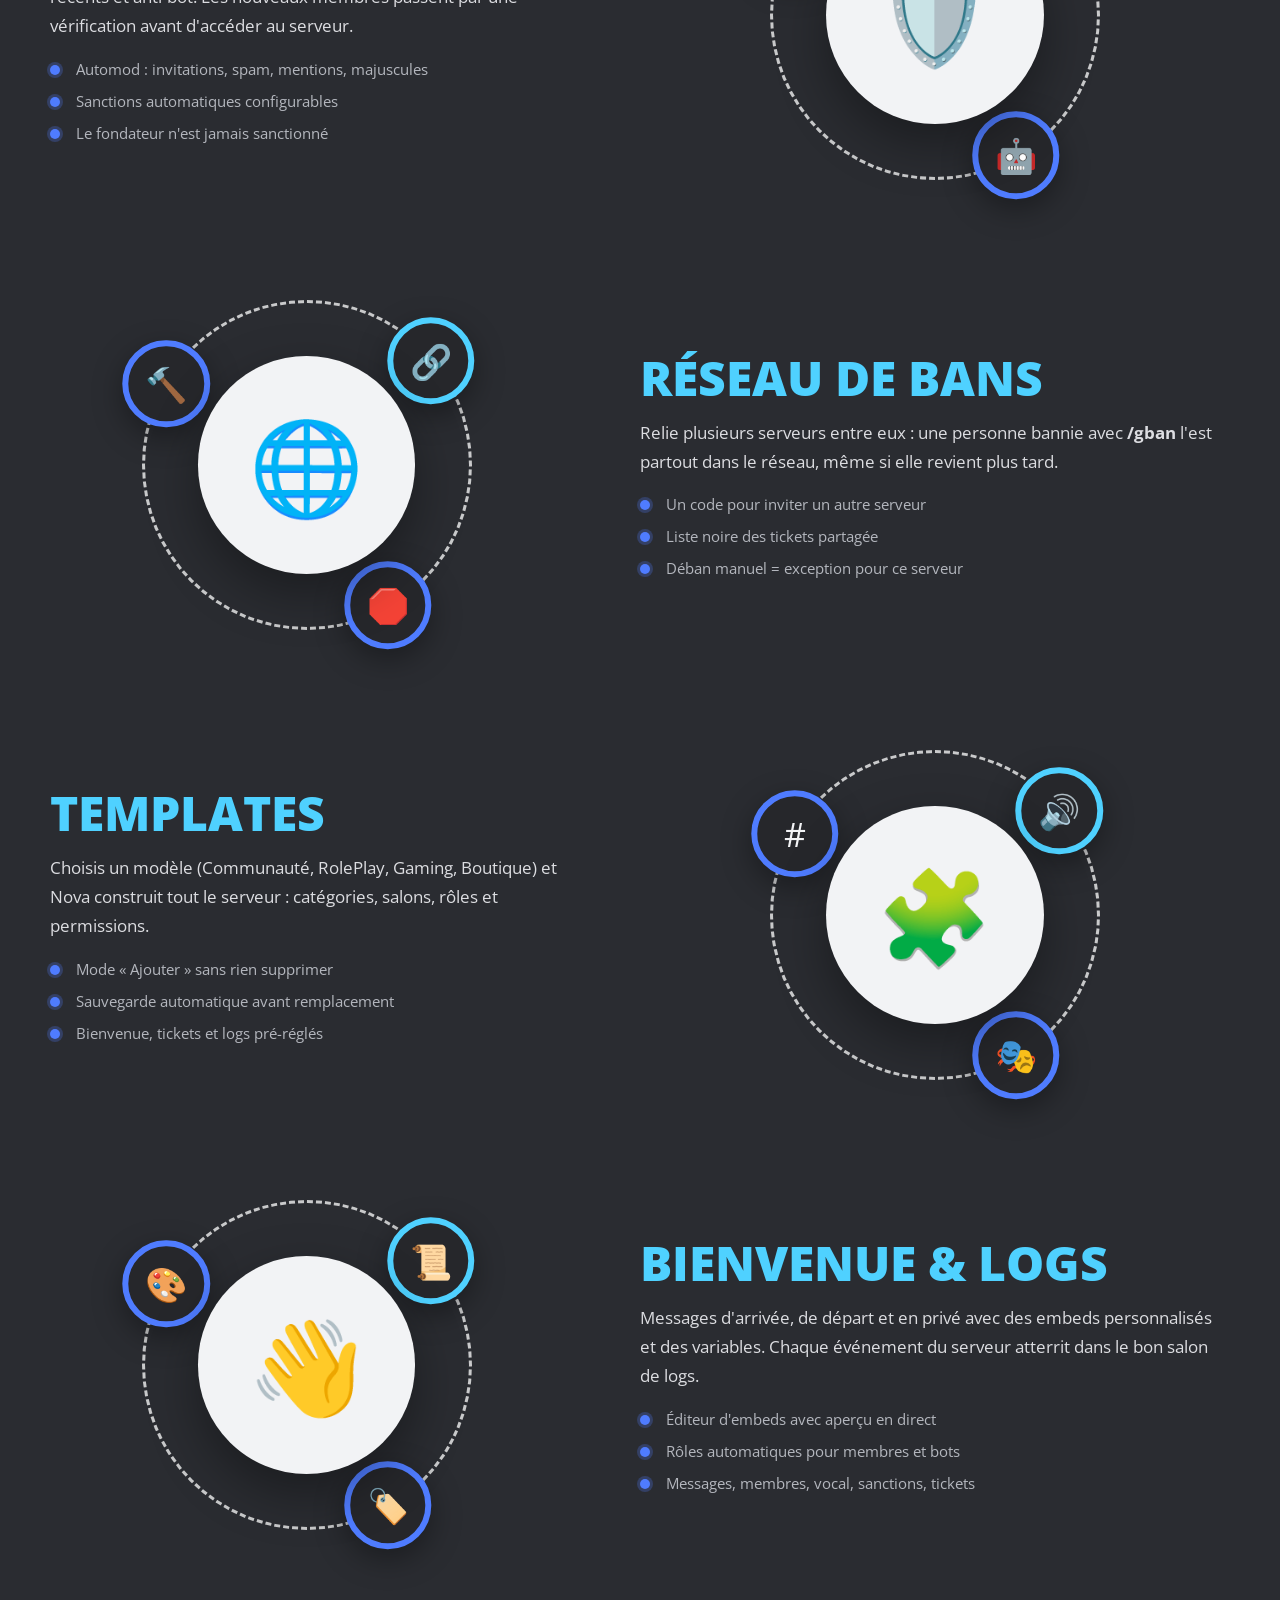
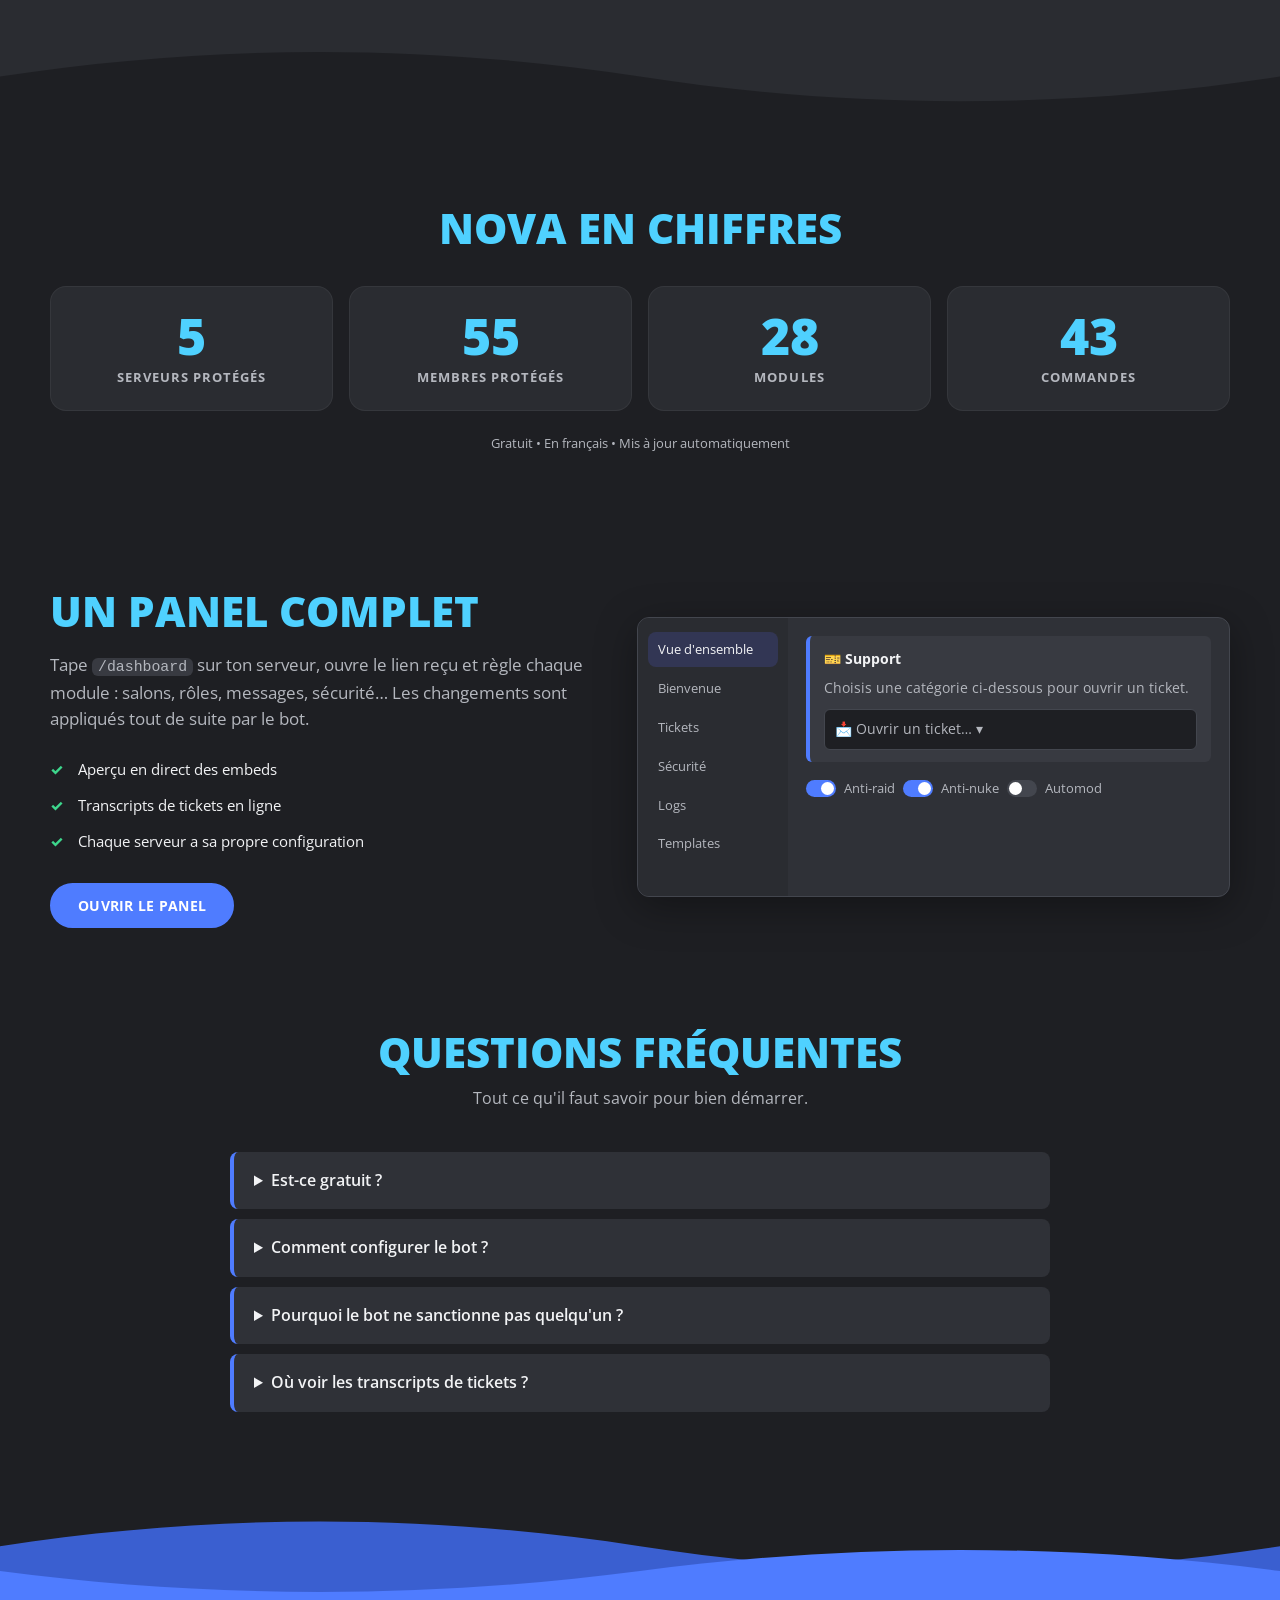
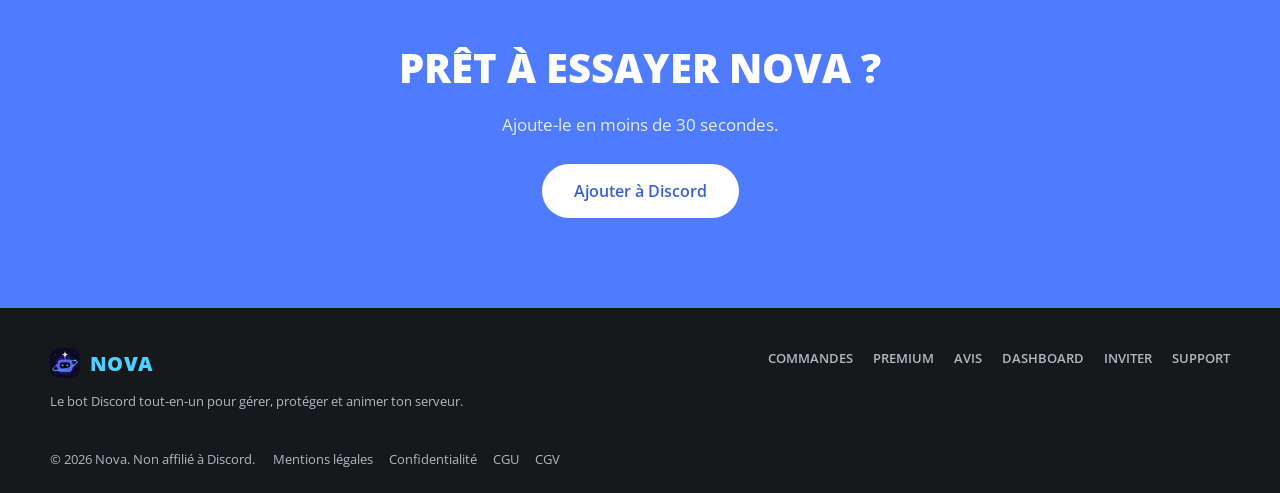
==== commit ce7177c9: "gggsgg" ====
--- a/index.html
+++ b/index.html
@@ -23,7 +23,7 @@
 <section class="dhero">
   <div class="stars" id="stars"></div>
   <div class="hero-stats left"><div class="hs-card"><span class="hs-ico">🛡️</span><div><strong data-stat="servers" data-v="5">5</strong><span>serveurs protégés</span></div></div><div class="hs-card"><span class="hs-ico">👥</span><div><strong data-stat="members" data-v="187">187</strong><span>membres protégés</span></div></div></div>
-  <div class="hero-stats right"><div class="hs-card"><span class="hs-ico">🧩</span><div><strong data-stat="modules" data-v="37">37</strong><span>modules</span></div></div><div class="hs-card"><span class="hs-ico">⚡</span><div><strong data-stat="commands" data-v="53">53</strong><span>commandes</span></div></div></div>
+  <div class="hero-stats right"><div class="hs-card"><span class="hs-ico">🧩</span><div><strong data-stat="modules" data-v="37">37</strong><span>modules</span></div></div><div class="hs-card"><span class="hs-ico">⚡</span><div><strong data-stat="commands" data-v="56">56</strong><span>commandes</span></div></div></div>
   <img class="dhero-logo" src="assets/logo.svg" alt="Logo de Nova" width="270" height="270">
   <h1>Nova, ton bot Discord français tout-en-un</h1>
   <p class="dhero-for">Un bot pour</p>
@@ -82,7 +82,7 @@
     <div><strong data-stat="servers" data-v="5">5</strong><span>serveurs protégés</span></div>
     <div><strong data-stat="members" data-v="187">187</strong><span>membres protégés</span></div>
     <div><strong data-stat="modules" data-v="37">37</strong><span>modules</span></div>
-    <div><strong data-stat="commands" data-v="53">53</strong><span>commandes</span></div>
+    <div><strong data-stat="commands" data-v="56">56</strong><span>commandes</span></div>
   </div>
   <p class="num-note">Gratuit • En français • Mis à jour automatiquement</p>
 </div></section>
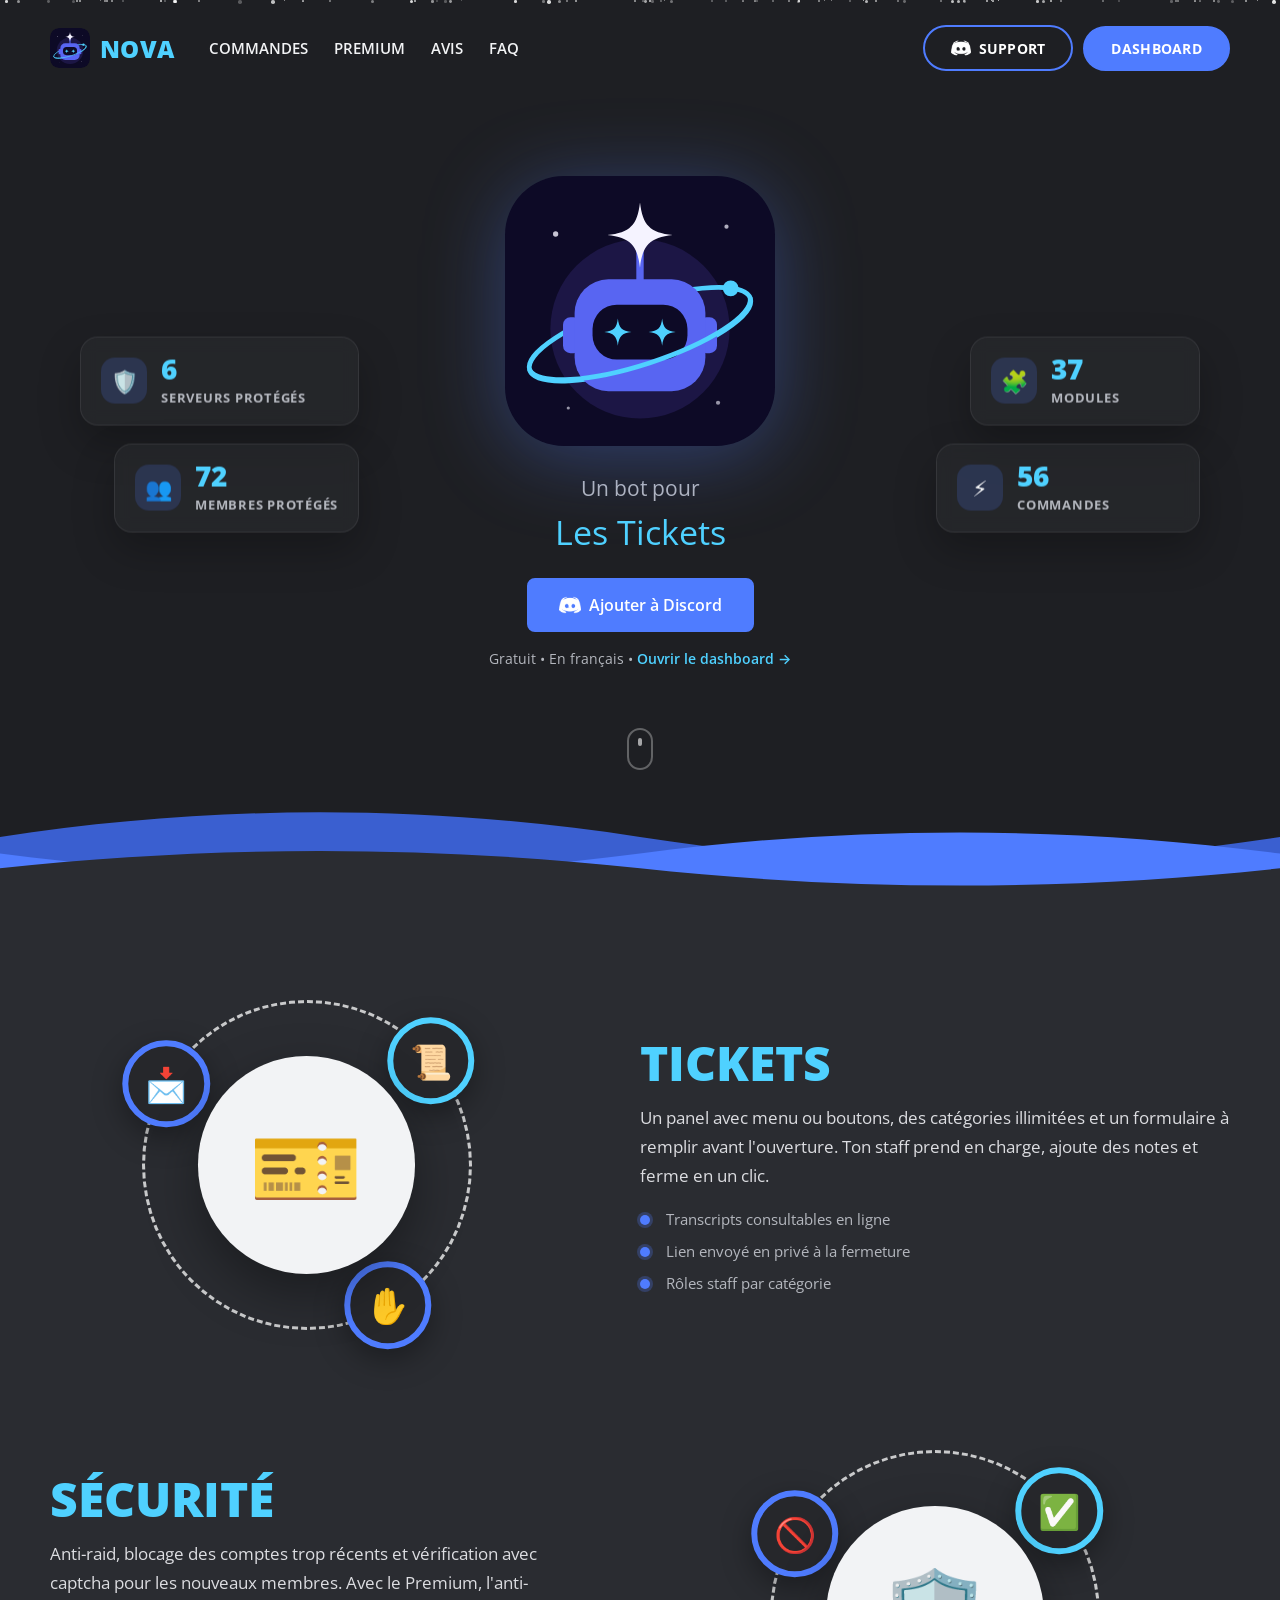
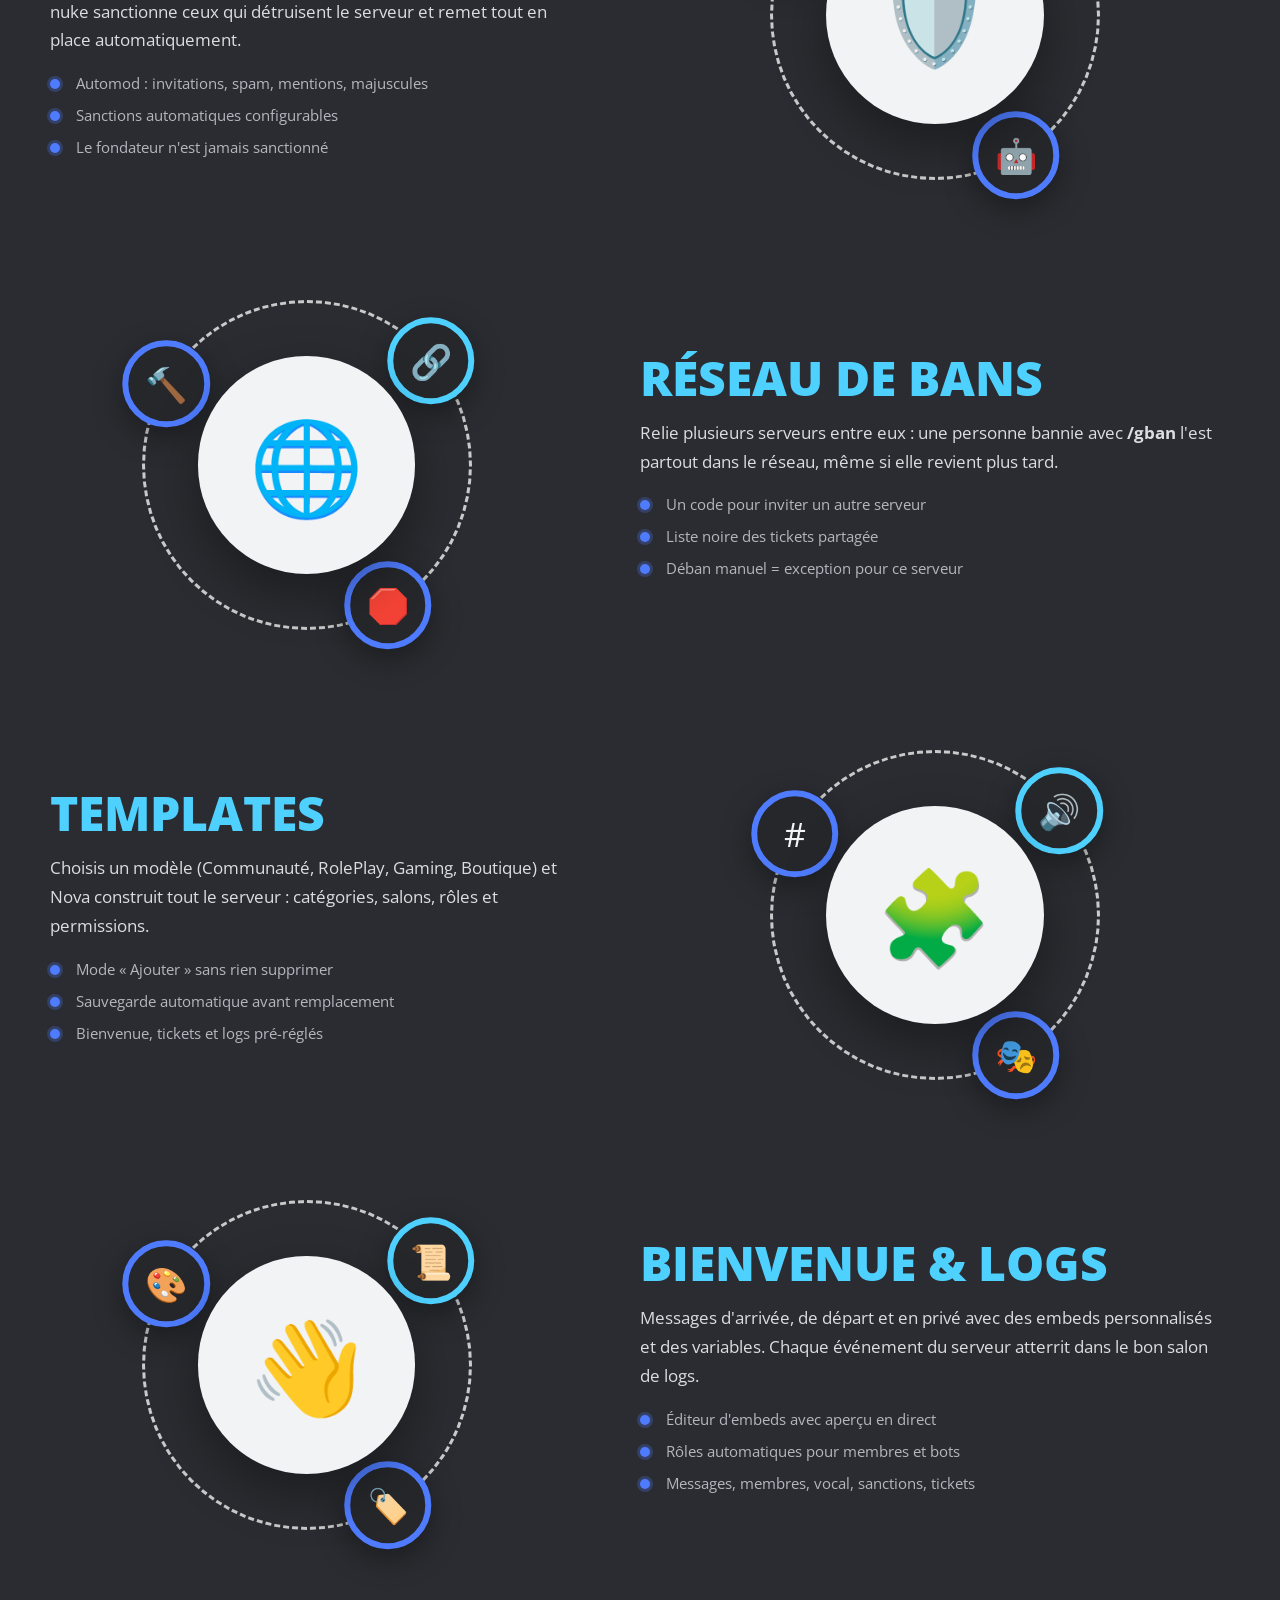
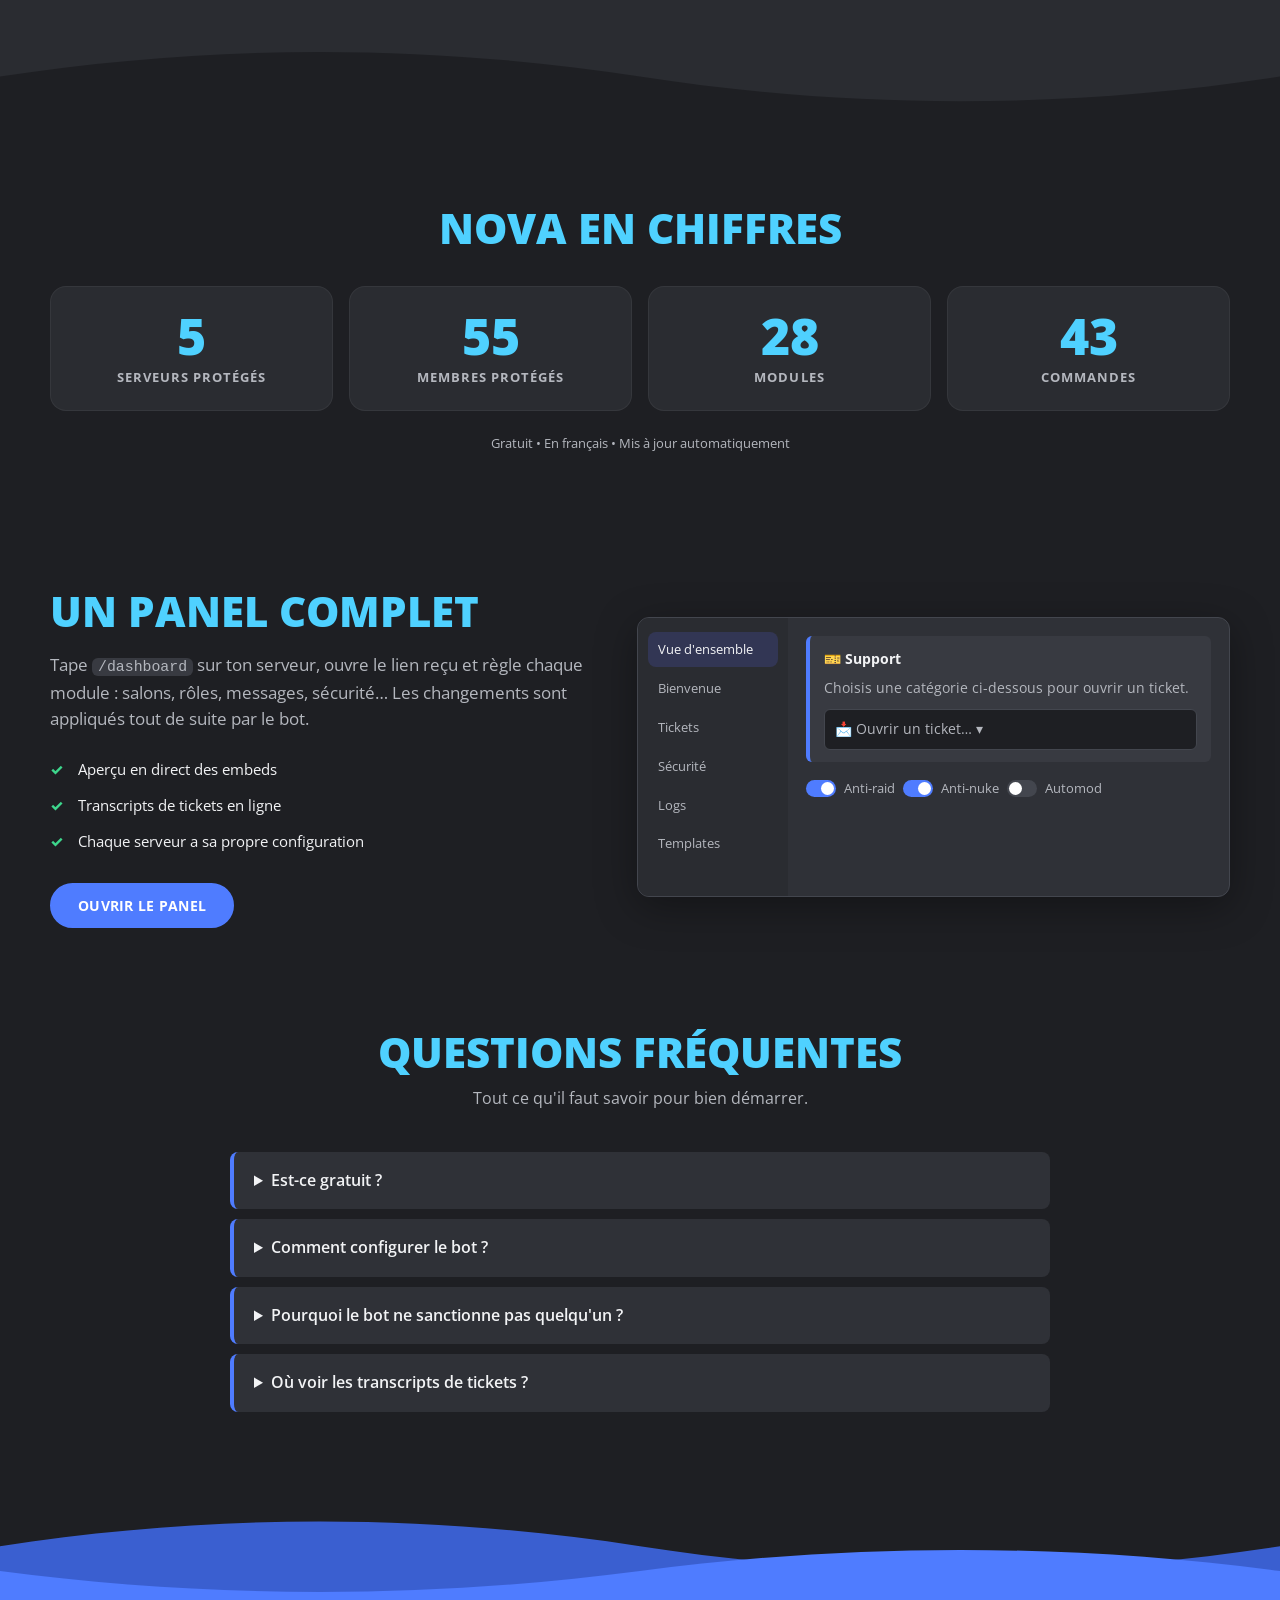
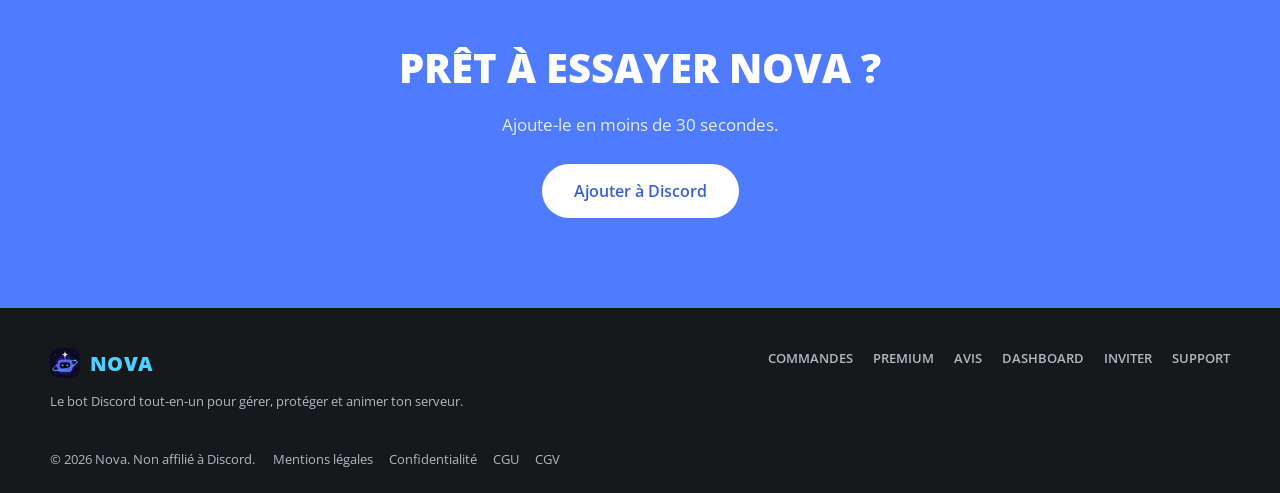
==== commit bdb347c8: "dd" ====
--- a/index.html
+++ b/index.html
@@ -50,7 +50,7 @@
   <article class="feat rev">
     <div class="feat-art"><div class="orbit"><div class="orbit-spin"><div class="bubble b1">🚫</div><div class="bubble b2">✅</div><div class="bubble b3">🤖</div></div><div class="orbit-core"><span>🛡️</span></div></div></div>
     <div><h2>Sécurité</h2>
-      <p>Anti-raid, anti-nuke avec liste blanche, blocage des comptes trop récents et anti-bot. Les nouveaux membres passent par une vérification avant d'accéder au serveur.</p>
+      <p>Anti-raid, blocage des comptes trop récents et vérification avec captcha pour les nouveaux membres. Avec le Premium, l'anti-nuke sanctionne ceux qui détruisent le serveur et remet tout en place automatiquement.</p>
       <ul><li>Automod : invitations, spam, mentions, majuscules</li><li>Sanctions automatiques configurables</li><li>Le fondateur n'est jamais sanctionné</li></ul></div>
   </article>
   <article class="feat">
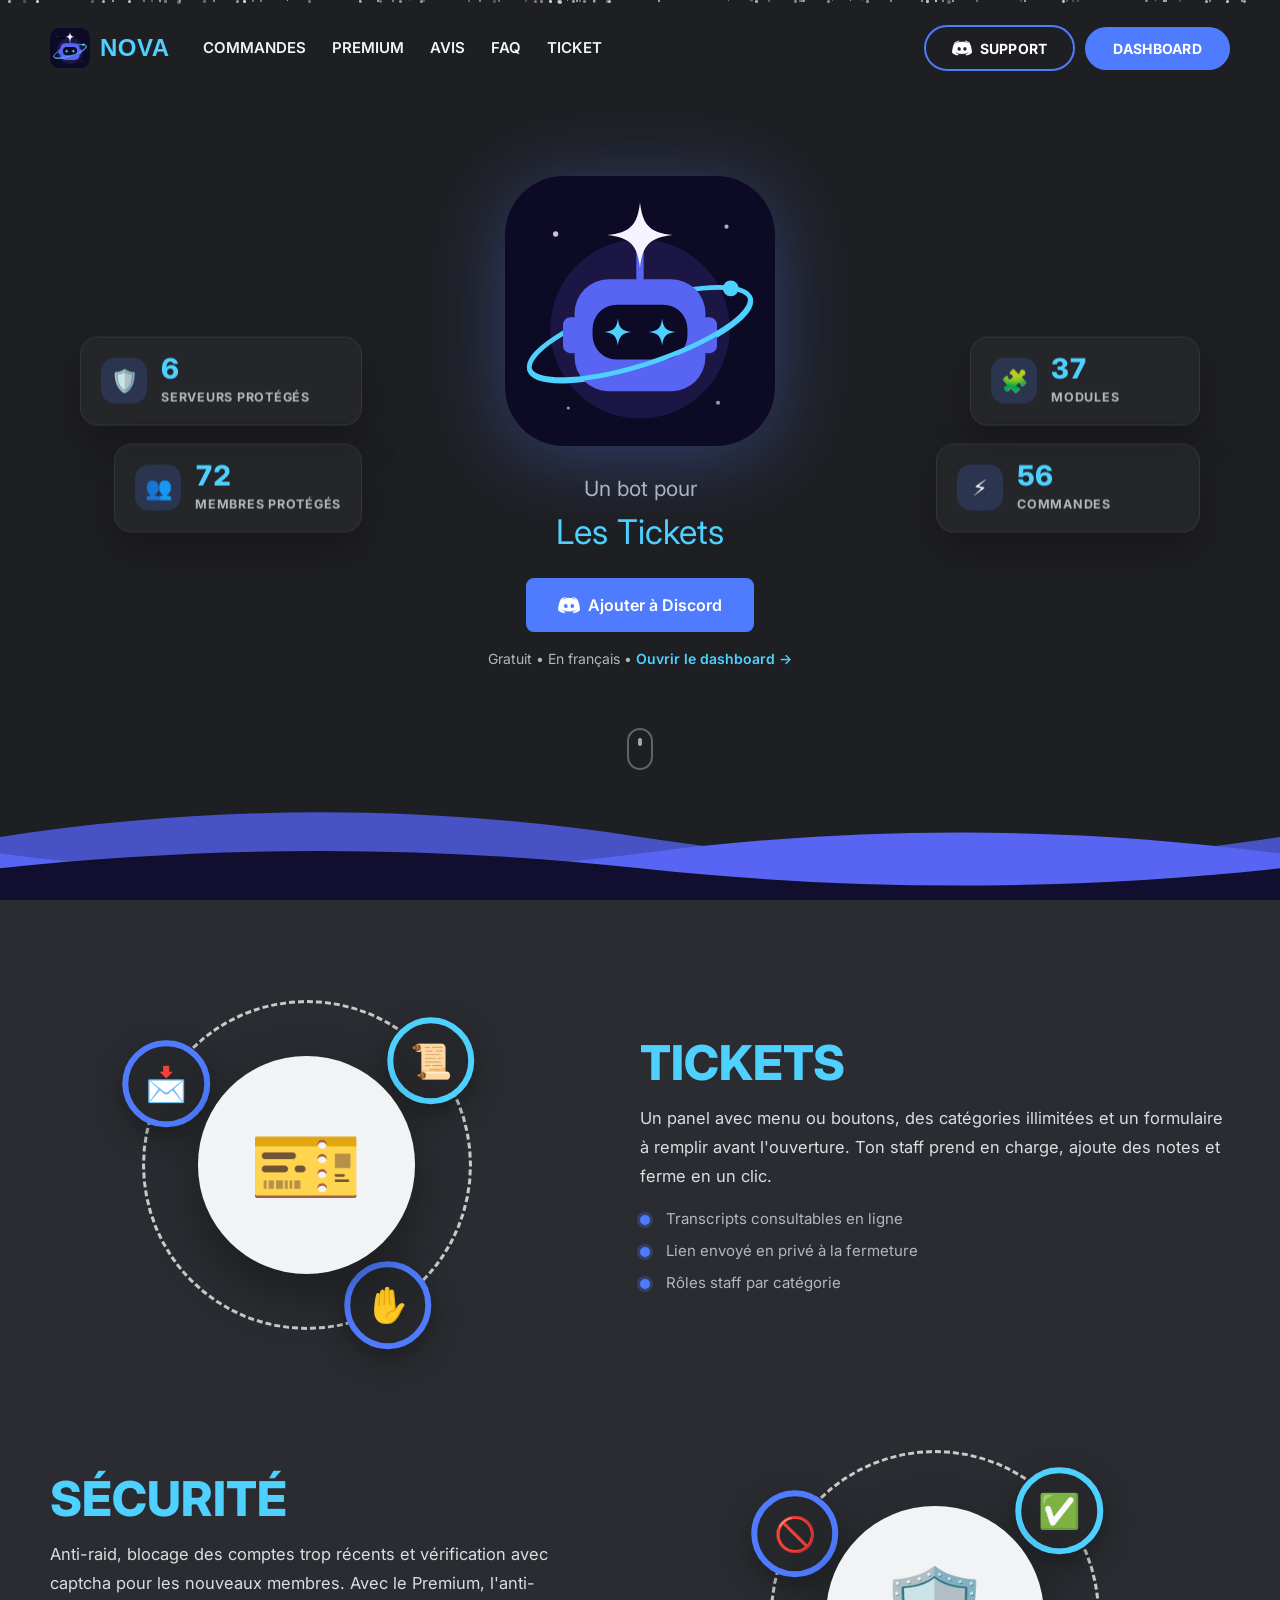
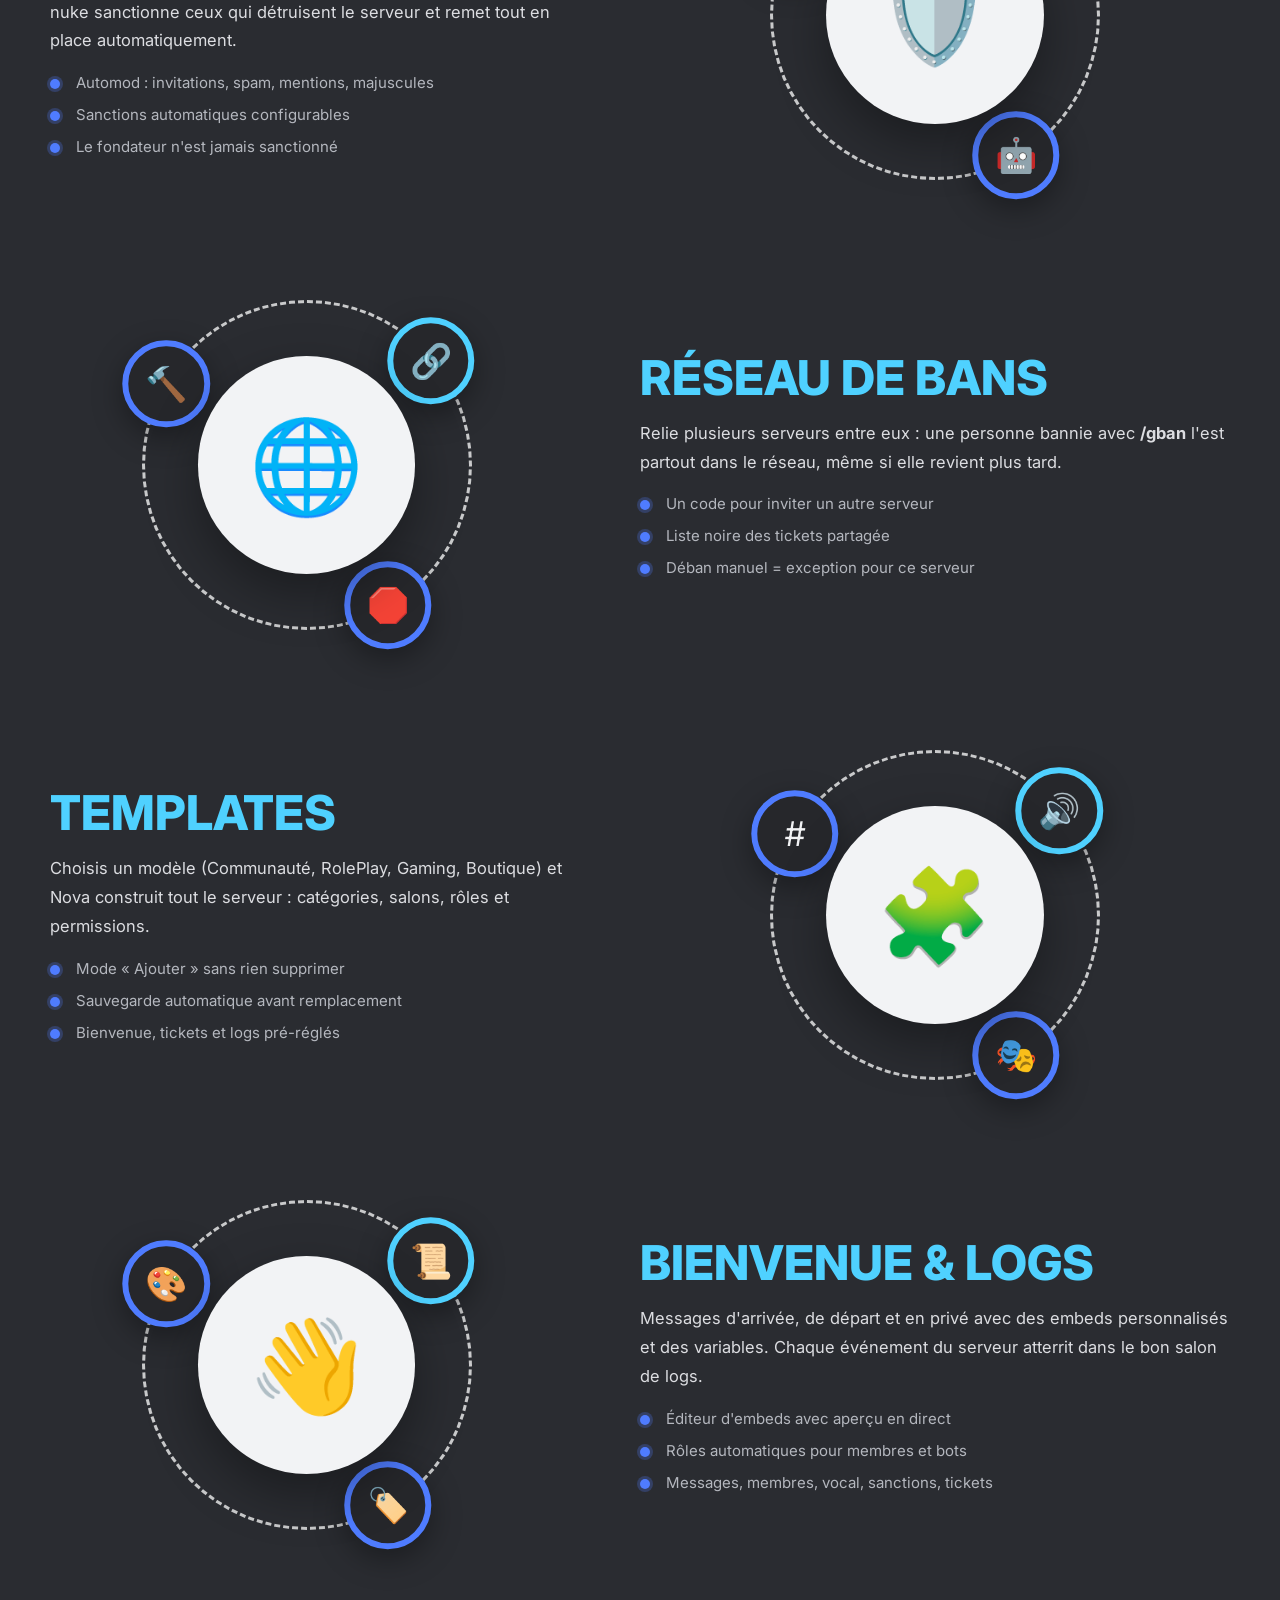
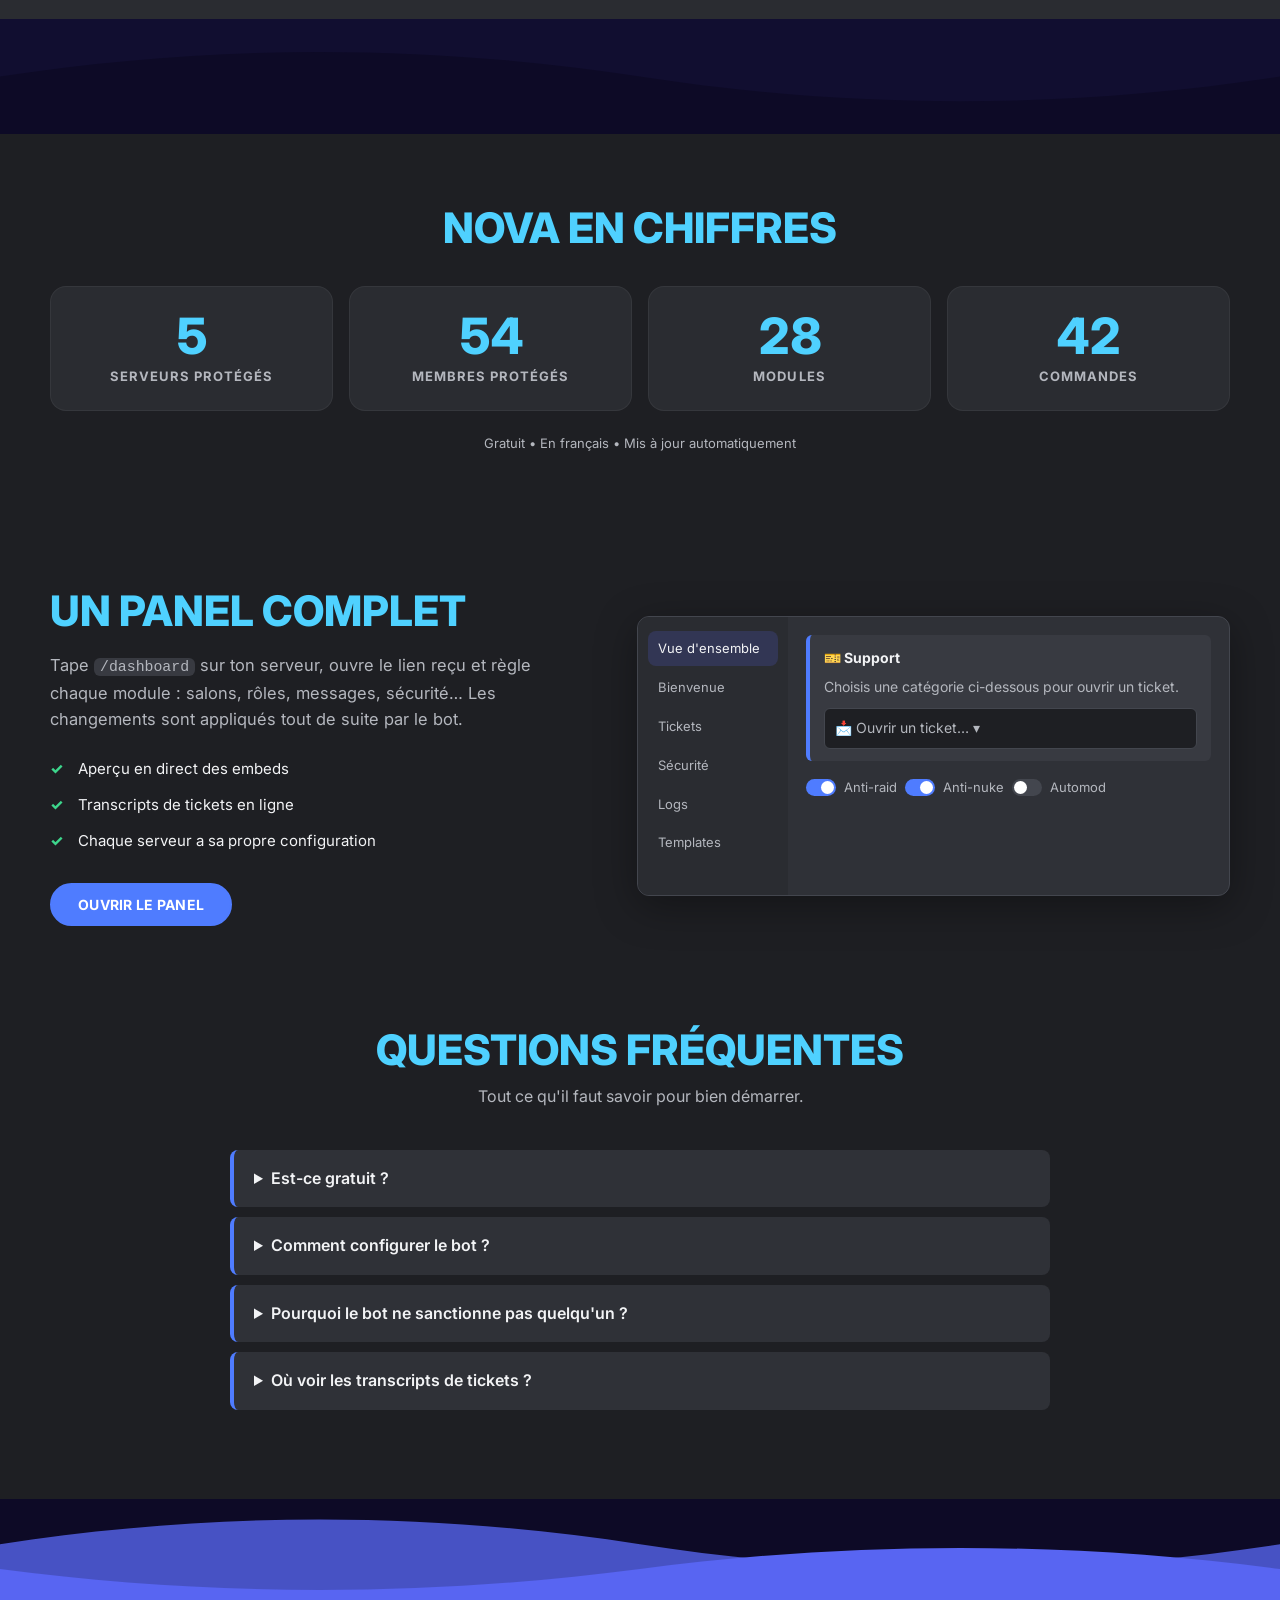
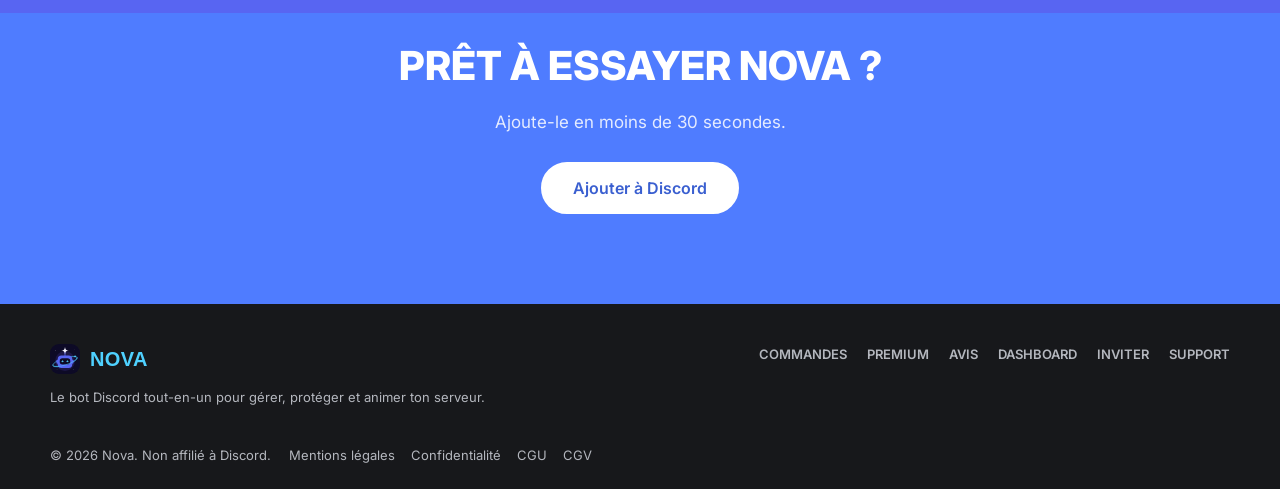
==== commit 08cd6243: "Thème du dashboard sur tout le site + lien Ticket" ====
--- a/index.html
+++ b/index.html
@@ -3,19 +3,19 @@
 <head>
 <meta charset="utf-8">
 <meta name="viewport" content="width=device-width, initial-scale=1">
-<meta name="theme-color" content="#1E1F23">
+<meta name="theme-color" content="#0D0A26">
 <title>Nova — Le bot Discord tout-en-un</title>
 <meta name="description" content="Nova : tickets, sécurité anti-raid et anti-nuke, logs, bienvenue, embeds personnalisés, réseau de bans et templates de serveur. Configurable depuis un dashboard web.">
 <link rel="preconnect" href="https://fonts.googleapis.com">
 <link rel="preconnect" href="https://fonts.gstatic.com" crossorigin>
-<link href="https://fonts.googleapis.com/css2?family=Open+Sans:wght@400;600;700;800&family=Inter:wght@400;500;600;700&display=swap" rel="stylesheet">
-<link rel="stylesheet" href="assets/style.css?v=8">
+<link href="https://fonts.googleapis.com/css2?family=Inter:wght@400;500;600;700;800&family=Space+Grotesk:wght@500;600;700&display=swap" rel="stylesheet">
+<link rel="stylesheet" href="assets/style.css?v=9">
 <link rel="icon" href="assets/logo.svg" type="image/svg+xml">
 </head>
 <body class="home">
 <header class="nav"><div class="container nav-inner">
   <a class="brand" href="index.html"><img src="assets/logo.svg" alt="" width="40" height="40"><span>NOVA</span></a>
-  <nav class="nav-links"><a href="commandes.html">Commandes</a><a href="premium.html">Premium</a><a href="avis.html">Avis</a><a href="#faq">FAQ</a></nav>
+  <nav class="nav-links"><a href="commandes.html">Commandes</a><a href="premium.html">Premium</a><a href="avis.html">Avis</a><a href="#faq">FAQ</a><a data-dash="/support" href="#">Ticket</a></nav>
   <div class="nav-actions"><a class="btn btn-discord" data-support href="https://discord.gg/69Zmsb3dA7" target="_blank" rel="noopener" aria-label="Rejoindre le serveur Discord de Nova"><img src="assets/discord.png" alt="" width="20" height="20"><span>Support</span></a><a class="btn" data-dash="/login" href="#">Dashboard</a></div>
 </div></header>
 
@@ -34,9 +34,9 @@
   <p class="dhero-sub">Gratuit • En français • <a data-dash="/login" href="#">Ouvrir le dashboard →</a></p>
   <span class="scroll-hint" aria-hidden="true"></span>
   <svg class="wave wave-top" viewBox="0 0 1440 140" preserveAspectRatio="none" aria-hidden="true">
-    <path class="w" style="--ws:22s" fill="#3A5FD0" d="M0,62 C240,22 480,22 720,62 S1200,102 1440,62 S1920,22 2160,62 S2640,102 2880,62 L2880,140 L0,140 Z"/>
-    <path class="w r" style="--ws:16s" fill="#4F7CFF" d="M0,82 C240,116 480,116 720,82 S1200,48 1440,82 S1920,116 2160,82 S2640,48 2880,82 L2880,140 L0,140 Z"/>
-    <path class="w" style="--ws:11s" fill="#2A2C31" d="M0,100 C240,72 480,72 720,100 S1200,128 1440,100 S1920,72 2160,100 S2640,128 2880,100 L2880,140 L0,140 Z"/>
+    <path class="w" style="--ws:22s" fill="#4752C4" d="M0,62 C240,22 480,22 720,62 S1200,102 1440,62 S1920,22 2160,62 S2640,102 2880,62 L2880,140 L0,140 Z"/>
+    <path class="w r" style="--ws:16s" fill="#5865F2" d="M0,82 C240,116 480,116 720,82 S1200,48 1440,82 S1920,116 2160,82 S2640,48 2880,82 L2880,140 L0,140 Z"/>
+    <path class="w" style="--ws:11s" fill="#110E30" d="M0,100 C240,72 480,72 720,100 S1200,128 1440,100 S1920,72 2160,100 S2640,128 2880,100 L2880,140 L0,140 Z"/>
   </svg>
 </section>
 
@@ -72,8 +72,8 @@
       <ul><li>Éditeur d'embeds avec aperçu en direct</li><li>Rôles automatiques pour membres et bots</li><li>Messages, membres, vocal, sanctions, tickets</li></ul></div>
   </article>
 </div></section>
-<svg class="wave" viewBox="0 0 1440 140" preserveAspectRatio="none" aria-hidden="true" style="background:#1E1F23">
-  <path class="w" style="--ws:18s" fill="#2A2C31" d="M0,0 L0,70 C240,30 480,30 720,70 S1200,110 1440,70 S1920,30 2160,70 S2640,110 2880,70 L2880,0 Z"/>
+<svg class="wave" viewBox="0 0 1440 140" preserveAspectRatio="none" aria-hidden="true" style="background:#0D0A26">
+  <path class="w" style="--ws:18s" fill="#110E30" d="M0,0 L0,70 C240,30 480,30 720,70 S1200,110 1440,70 S1920,30 2160,70 S2640,110 2880,70 L2880,0 Z"/>
 </svg>
 
 <section class="numbers" id="chiffres"><div class="container">
@@ -105,9 +105,9 @@
   <details class="faq"><summary>Où voir les transcripts de tickets ?</summary><p>Dans le dashboard, onglet Transcripts. L'auteur du ticket reçoit aussi un lien en message privé à la fermeture.</p></details>
 </div></section>
 
-<svg class="wave" viewBox="0 0 1440 140" preserveAspectRatio="none" aria-hidden="true" style="background:#1E1F23;margin-bottom:-1px">
-  <path class="w r" style="--ws:20s" fill="#3A5FD0" d="M0,55 C240,15 480,15 720,55 S1200,95 1440,55 S1920,15 2160,55 S2640,95 2880,55 L2880,140 L0,140 Z"/>
-  <path class="w" style="--ws:13s" fill="#4F7CFF" d="M0,85 C240,119 480,119 720,85 S1200,51 1440,85 S1920,119 2160,85 S2640,51 2880,85 L2880,140 L0,140 Z"/>
+<svg class="wave" viewBox="0 0 1440 140" preserveAspectRatio="none" aria-hidden="true" style="background:#0D0A26;margin-bottom:-1px">
+  <path class="w r" style="--ws:20s" fill="#4752C4" d="M0,55 C240,15 480,15 720,55 S1200,95 1440,55 S1920,15 2160,55 S2640,95 2880,55 L2880,140 L0,140 Z"/>
+  <path class="w" style="--ws:13s" fill="#5865F2" d="M0,85 C240,119 480,119 720,85 S1200,51 1440,85 S1920,119 2160,85 S2640,51 2880,85 L2880,140 L0,140 Z"/>
 </svg>
 <section class="dcta"><h2>Prêt à essayer Nova ?</h2><p>Ajoute-le en moins de 30 secondes.</p>
   <a class="btn btn-lg" data-dash="/invite" href="#" target="_blank" rel="noopener">Ajouter à Discord</a></section>
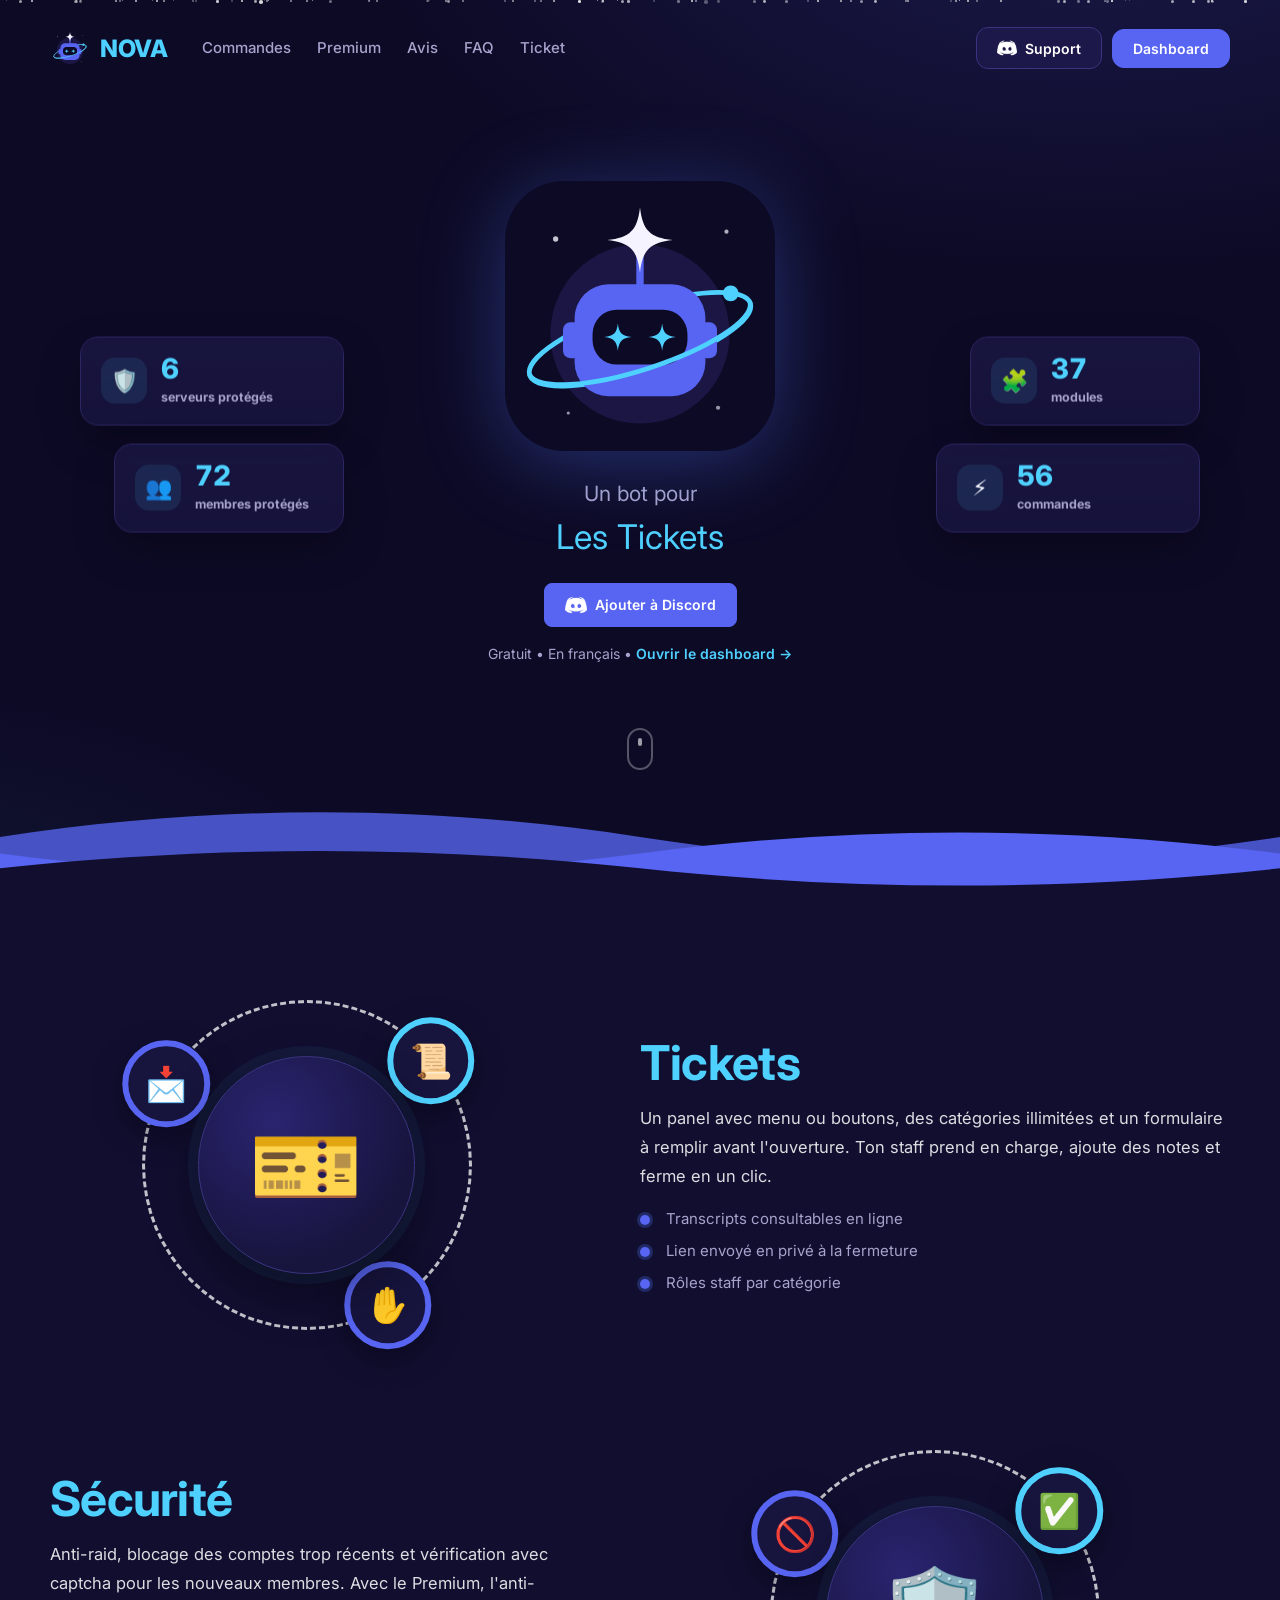
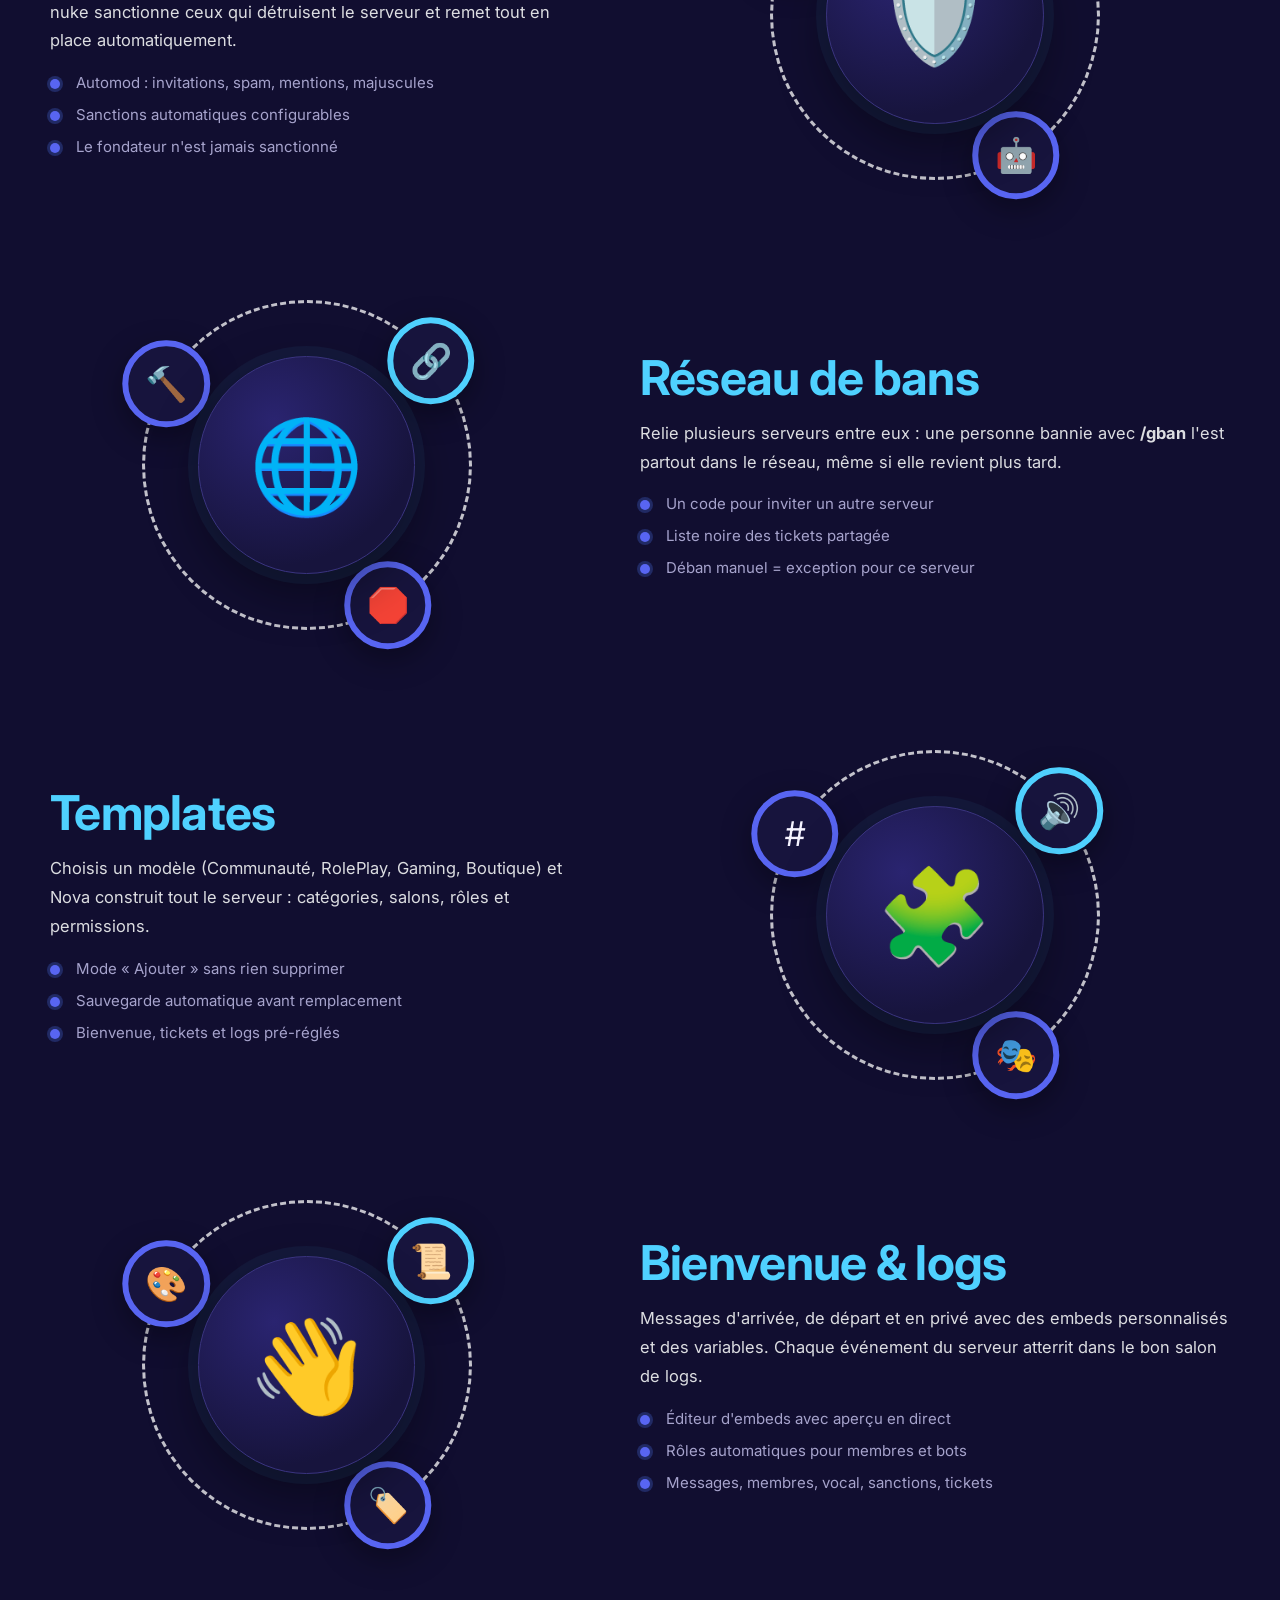
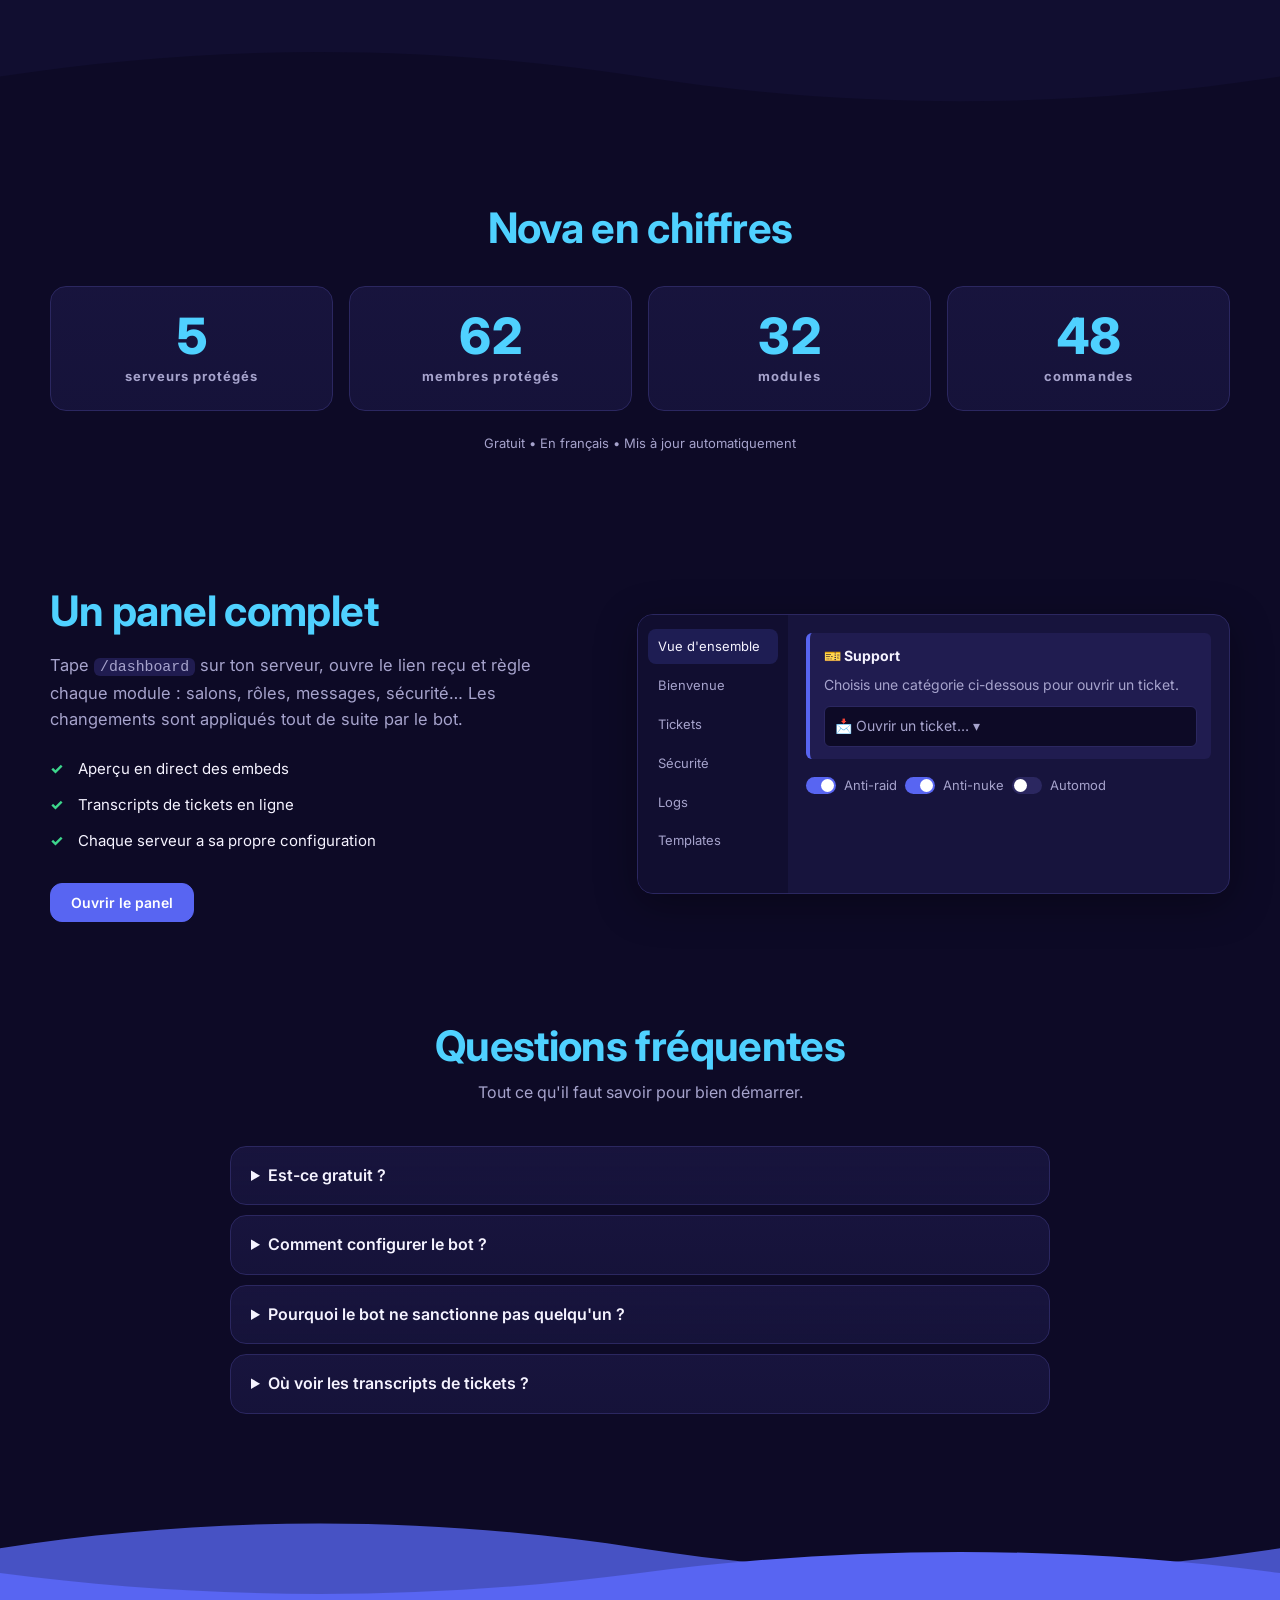
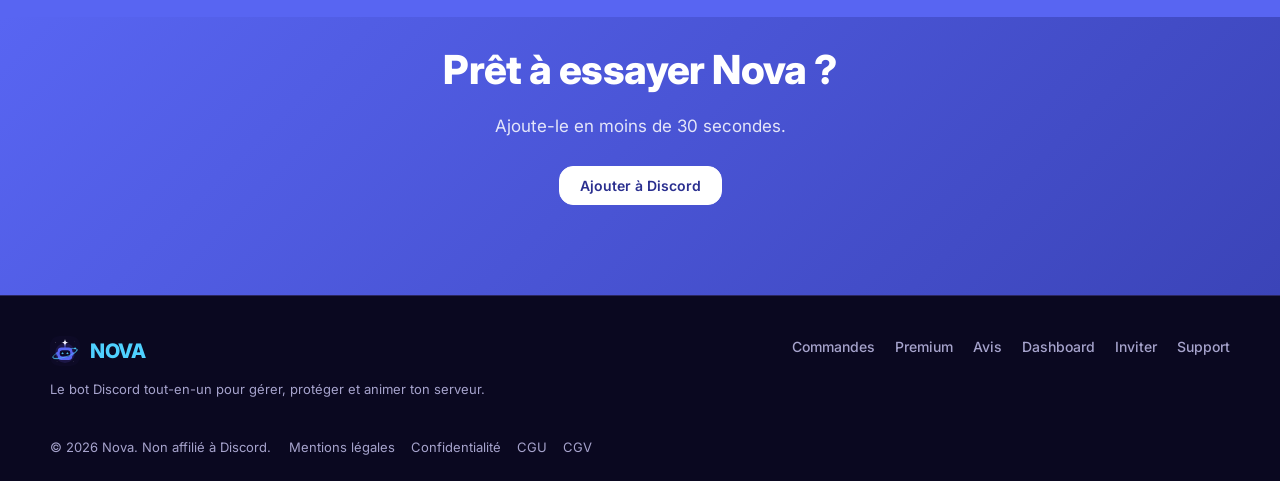
==== commit 43fbd63d: "Nouveau lien Discord partout sur le site" ====
--- a/index.html
+++ b/index.html
@@ -16,7 +16,7 @@
 <header class="nav"><div class="container nav-inner">
   <a class="brand" href="index.html"><img src="assets/logo.svg" alt="" width="40" height="40"><span>NOVA</span></a>
   <nav class="nav-links"><a href="commandes.html">Commandes</a><a href="premium.html">Premium</a><a href="avis.html">Avis</a><a href="#faq">FAQ</a><a data-dash="/support" href="#">Ticket</a></nav>
-  <div class="nav-actions"><a class="btn btn-discord" data-support href="https://discord.gg/69Zmsb3dA7" target="_blank" rel="noopener" aria-label="Rejoindre le serveur Discord de Nova"><img src="assets/discord.png" alt="" width="20" height="20"><span>Support</span></a><a class="btn" data-dash="/login" href="#">Dashboard</a></div>
+  <div class="nav-actions"><a class="btn btn-discord" data-support href="https://discord.gg/zj9Qa7ptby" target="_blank" rel="noopener" aria-label="Rejoindre le serveur Discord de Nova"><img src="assets/discord.png" alt="" width="20" height="20"><span>Support</span></a><a class="btn" data-dash="/login" href="#">Dashboard</a></div>
 </div></header>
 
 <main>
@@ -117,11 +117,11 @@
   <div class="container footer-inner">
     <div><a class="brand" href="index.html"><img src="assets/logo.svg" alt="" width="30" height="30"><span>NOVA</span></a>
       <p class="muted small">Le bot Discord tout-en-un pour gérer, protéger et animer ton serveur.</p></div>
-    <div class="footer-links"><a href="commandes.html">Commandes</a><a href="premium.html">Premium</a><a href="avis.html">Avis</a><a data-dash="/login" href="#">Dashboard</a><a data-dash="/invite" href="#" target="_blank" rel="noopener">Inviter</a><a data-support href="https://discord.gg/69Zmsb3dA7" target="_blank" rel="noopener">Support</a></div>
+    <div class="footer-links"><a href="commandes.html">Commandes</a><a href="premium.html">Premium</a><a href="avis.html">Avis</a><a data-dash="/login" href="#">Dashboard</a><a data-dash="/invite" href="#" target="_blank" rel="noopener">Inviter</a><a data-support href="https://discord.gg/zj9Qa7ptby" target="_blank" rel="noopener">Support</a></div>
   </div>
   <div class="container small muted footer-bottom">© 2026 Nova. Non affilié à Discord.<span class="footer-legal"><a href="mentions-legales.html">Mentions légales</a><a href="confidentialite.html">Confidentialité</a><a href="cgu.html">CGU</a><a href="cgv.html">CGV</a></span></div>
 </footer>
-<script src="assets/config.js?v=5"></script>
+<script src="assets/config.js?v=7"></script>
 <script>
 (() => {
   const box = document.getElementById('stars'); if (!box) return;
--- a/assets/style.css
+++ b/assets/style.css
@@ -427,3 +427,45 @@
 .legal-table th { background: var(--card2); color: var(--text); }
 .legal-table tr:last-child td { border-bottom: 0; }
 @media (max-width: 640px) { .legal { padding-top: 100px; } .legal-toc { columns: 1; } .footer-legal { margin: 8px 0 0; display: flex; } }
+
+/* =====================================================================
+   Thème Nova v5 — identique au dashboard : indigo étoilé, bleu Discord et cyan
+   ===================================================================== */
+:root {
+  --bg: #0D0A26; --bg2: #110E30; --card: #17143D; --card2: #201C50; --line: #2B2760; --line2: #3A3580;
+  --text: #F5F3FF; --muted: #A6A3CC; --accent: #5865F2; --accent2: #4FD1FF; --accent-d: #4752C4; --gold: #F5C451;
+  --radius: 16px;
+}
+body { background: radial-gradient(1200px 600px at 85% -10%, rgba(88,101,242,.16), transparent 60%), radial-gradient(900px 500px at -10% 110%, rgba(79,209,255,.08), transparent 60%), var(--bg);
+  background-attachment: fixed; font-family: Inter, system-ui, sans-serif; }
+h1, h2, h3, .dtitle, .brand { font-family: 'Space Grotesk', Inter, sans-serif; letter-spacing: -.015em; }
+.dtitle { text-transform: none; font-weight: 700; }
+::selection { background: rgba(79,209,255,.3); }
+.btn { border-radius: 12px; background: var(--accent); border: 1px solid var(--accent); text-transform: none; letter-spacing: 0; font: 600 14px Inter, sans-serif; padding: 10px 20px; }
+.btn:hover { background: var(--accent-d); border-color: var(--accent-d); }
+.btn-ghost { background: rgba(32,28,80,.7); border-color: var(--line2); color: var(--text); }
+.btn-ghost:hover { background: var(--card2); border-color: var(--accent2); }
+.btn-discord { background: rgba(32,28,80,.7); border-color: var(--line2); }
+.btn-discord:hover { background: var(--card2); border-color: var(--accent2); }
+.btn-lg { border-radius: 14px; }
+.nav, body.home .nav.solid { background: rgba(13,10,38,.85); backdrop-filter: blur(12px); border-bottom: 1px solid var(--line); }
+.nav-links { text-transform: none; font-weight: 500; color: var(--muted); }
+.nav-links a:hover { color: var(--text); }
+.card, .faq, .cmd, .legal-toc, .numbers .grid-4 > div { background: linear-gradient(180deg, rgba(32,28,80,.55), rgba(23,20,61,.85)); border: 1px solid var(--line); border-radius: var(--radius); }
+.faq { border-left: 1px solid var(--line); }
+.section.alt, .fsec { background: var(--bg2); }
+.footer { background: #0A0820; border-top: 1px solid var(--line); }
+.footer-links { text-transform: none; font-weight: 500; font-size: 14px; }
+.dcta { background: linear-gradient(135deg, #5865F2, #3B44B8); }
+.dcta h2 { text-transform: none; }
+.dcta .btn { background: #fff; border-color: #fff; color: #2A2F8F; }
+.input, input, select, textarea { font-family: Inter, sans-serif; }
+.hs-card { background: linear-gradient(180deg, rgba(32,28,80,.6), rgba(23,20,61,.9)) !important; border: 1px solid var(--line) !important; }
+.hs-ico { background: rgba(79,209,255,.1) !important; }
+.hs-card span:not(.hs-ico) { text-transform: none; letter-spacing: 0; }
+.pm-perk h2, .dhero h1 { text-transform: none; font-family: 'Space Grotesk', Inter, sans-serif; }
+.legal h1, .legal h2 { font-family: 'Space Grotesk', Inter, sans-serif; }
+.feat h2, .dcta h2, .numbers span, .brand { text-transform: none; }
+.feat h2 { font-family: 'Space Grotesk', Inter, sans-serif; font-weight: 700; }
+.orbit-core { background: radial-gradient(circle at 35% 30%, #2A2470, #17143D 70%); border: 1px solid var(--line2); box-shadow: 0 0 0 10px rgba(79,209,255,.05), 0 20px 50px rgba(0,0,0,.4); }
+.bubble { background: var(--card) !important; }
